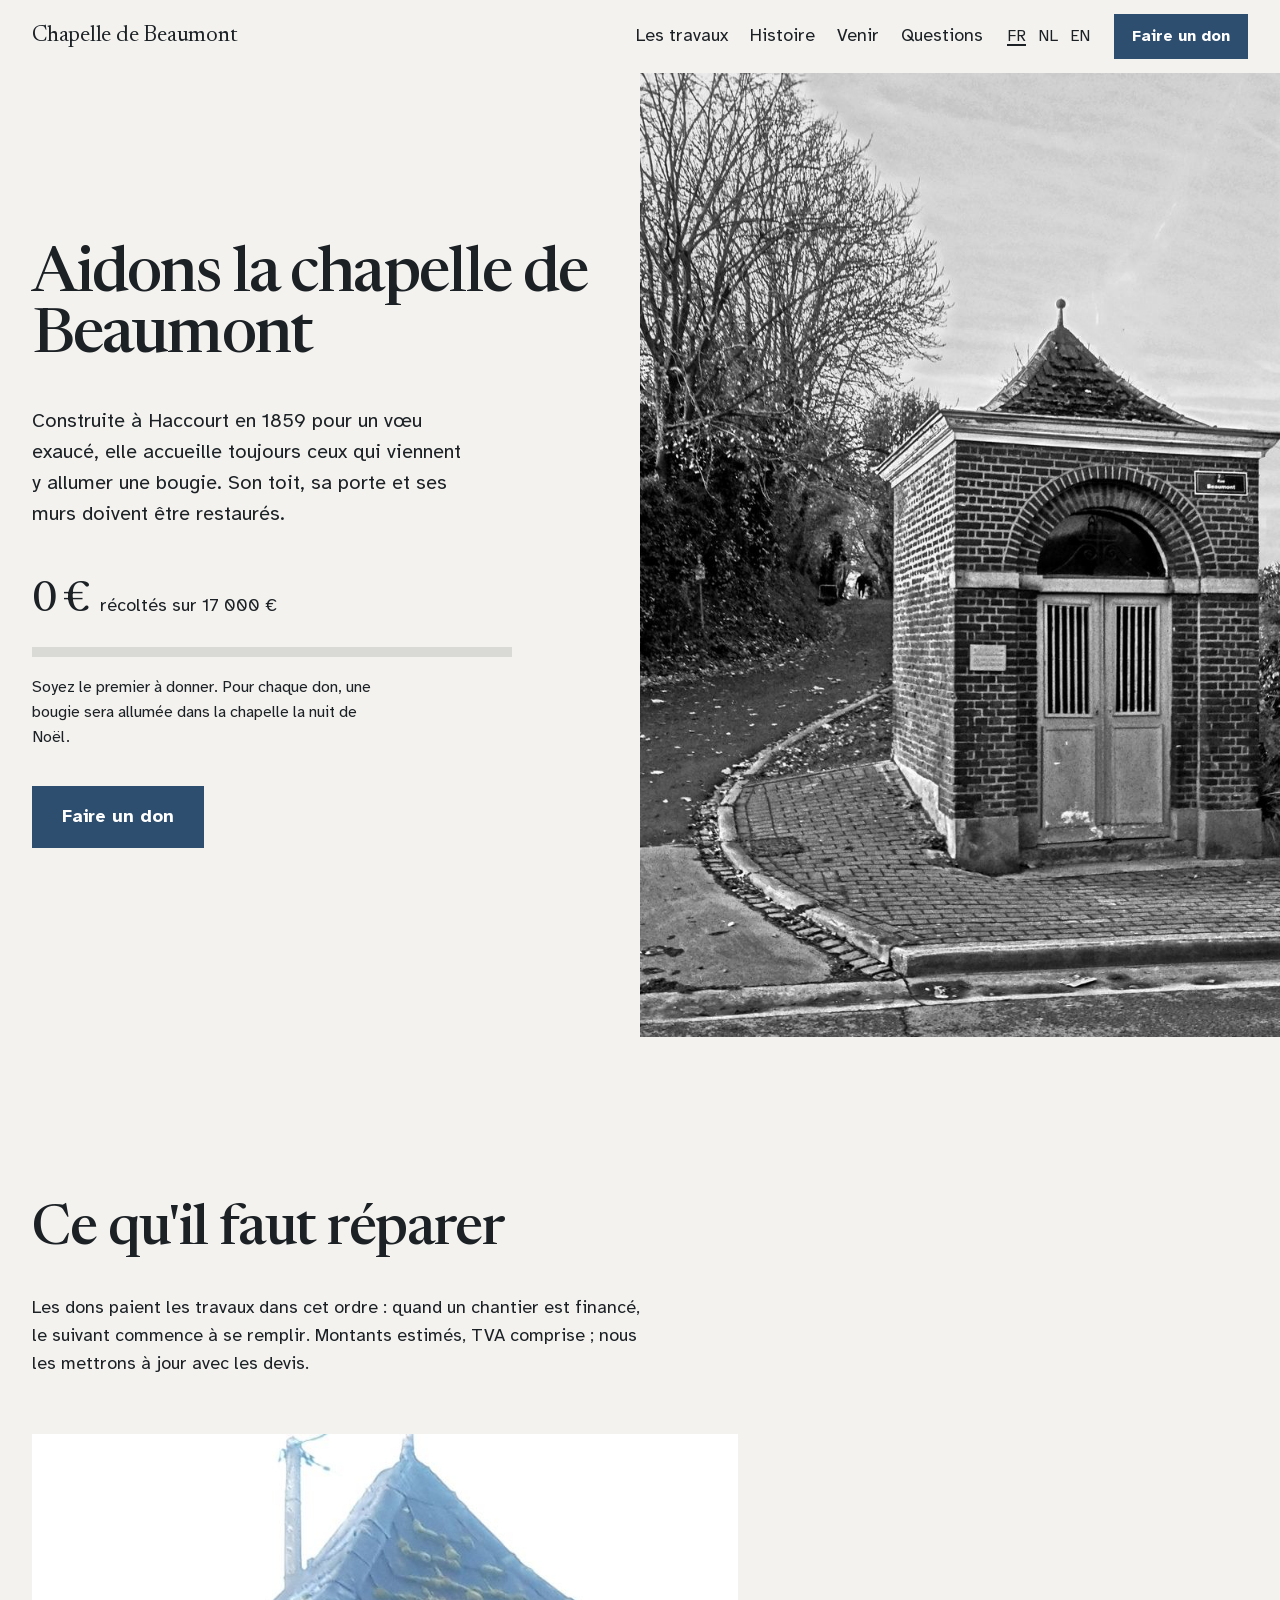
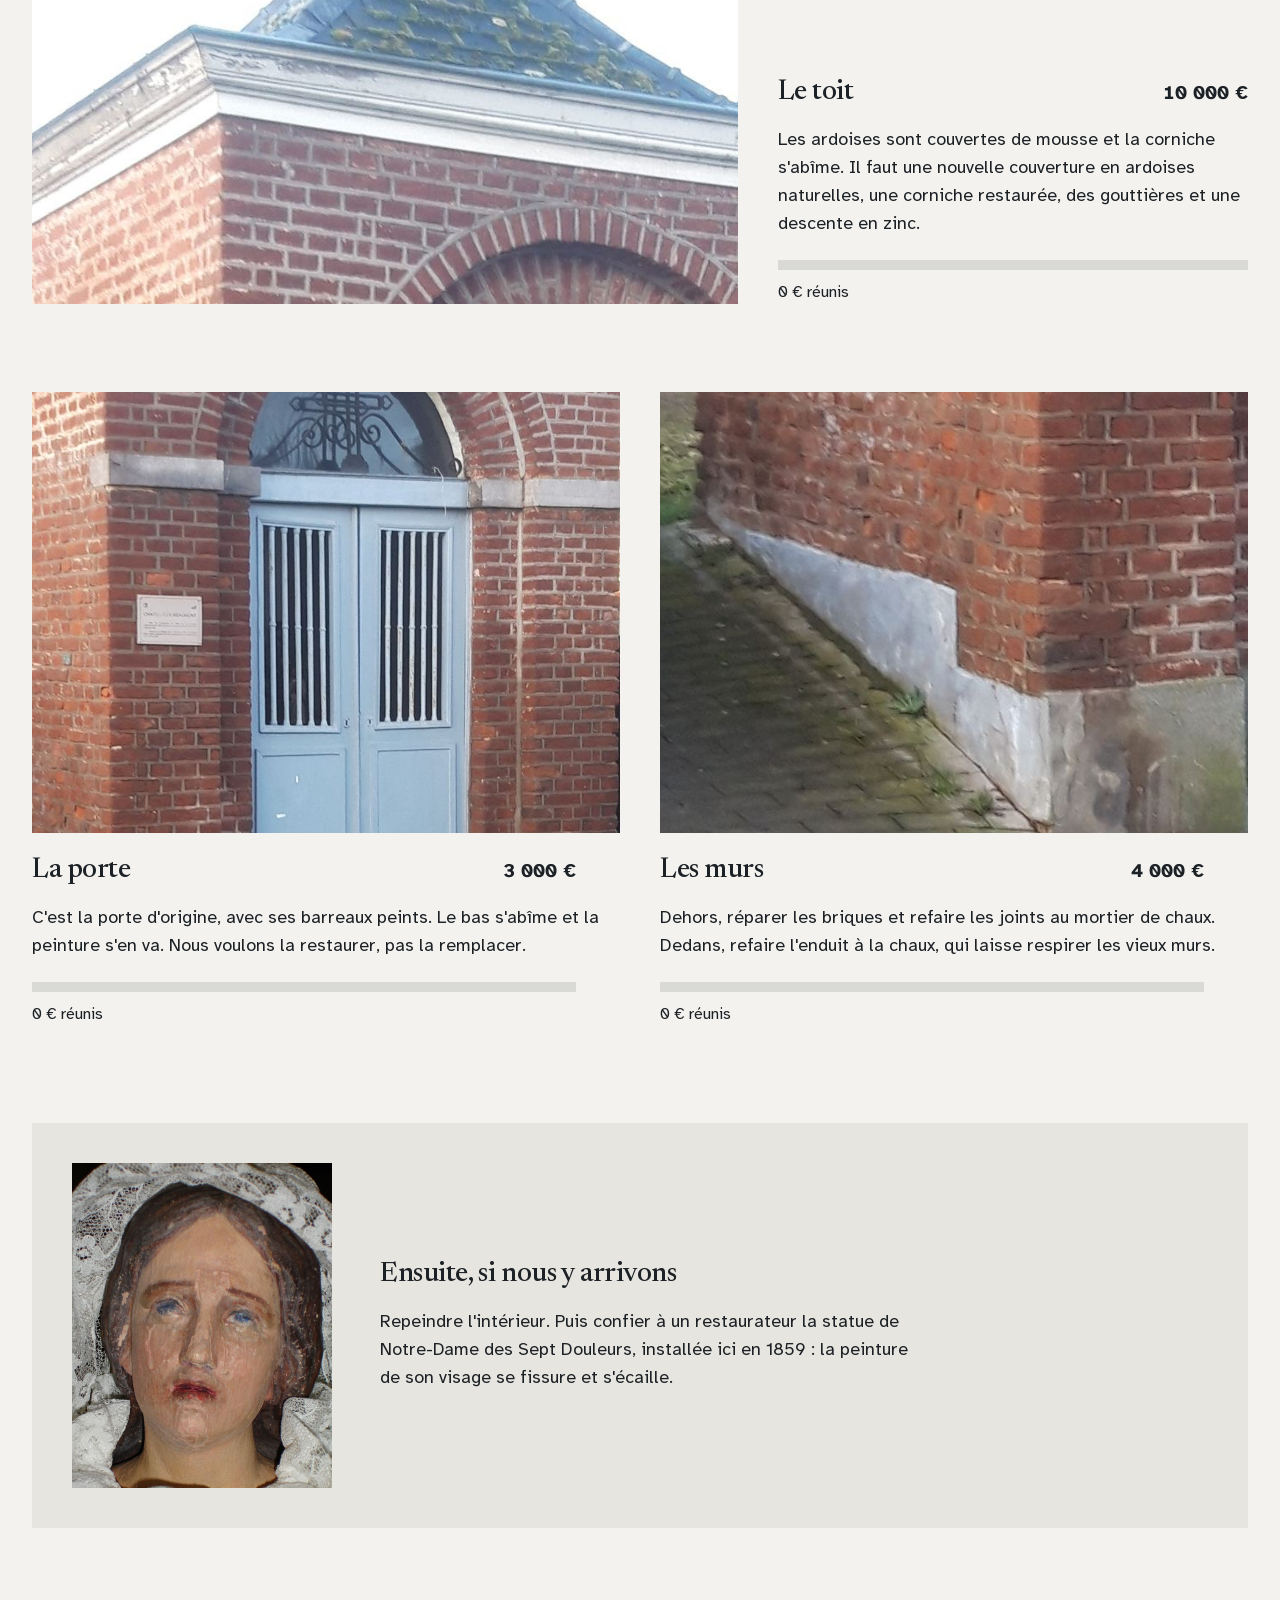
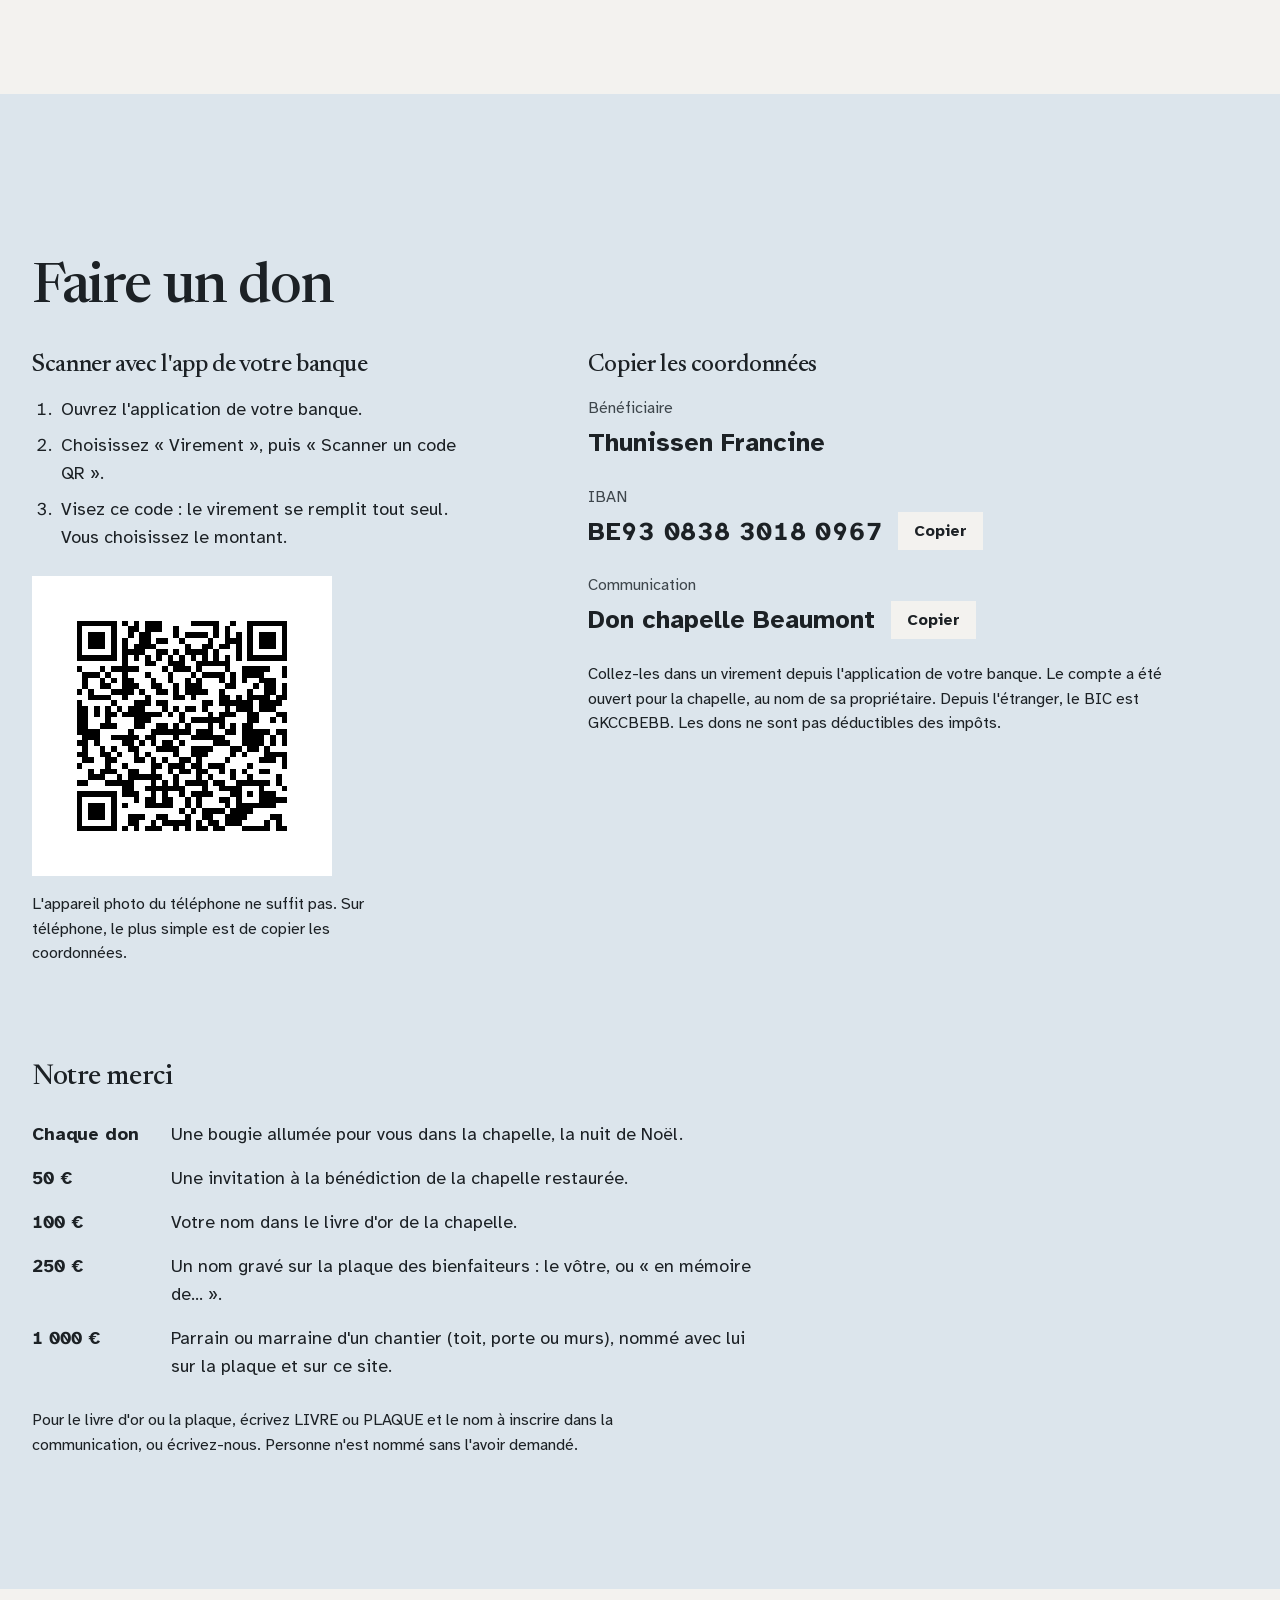
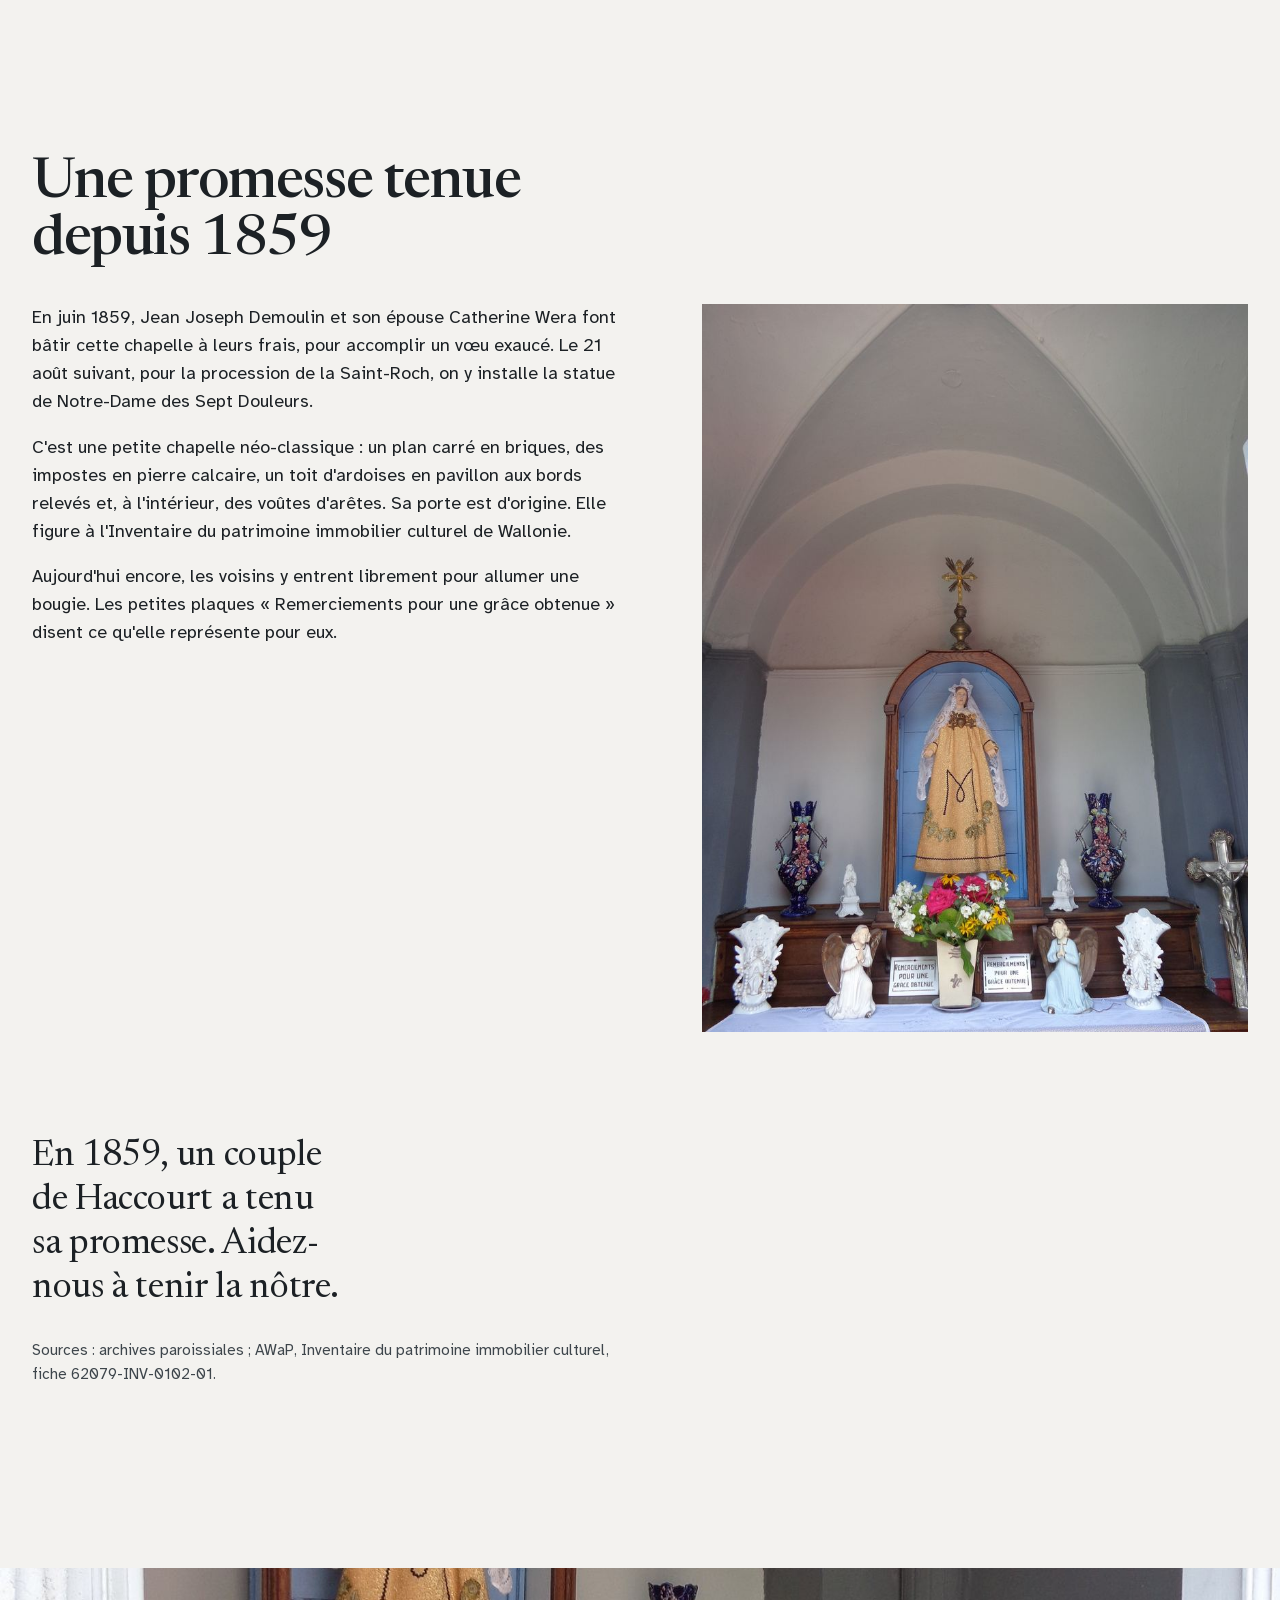
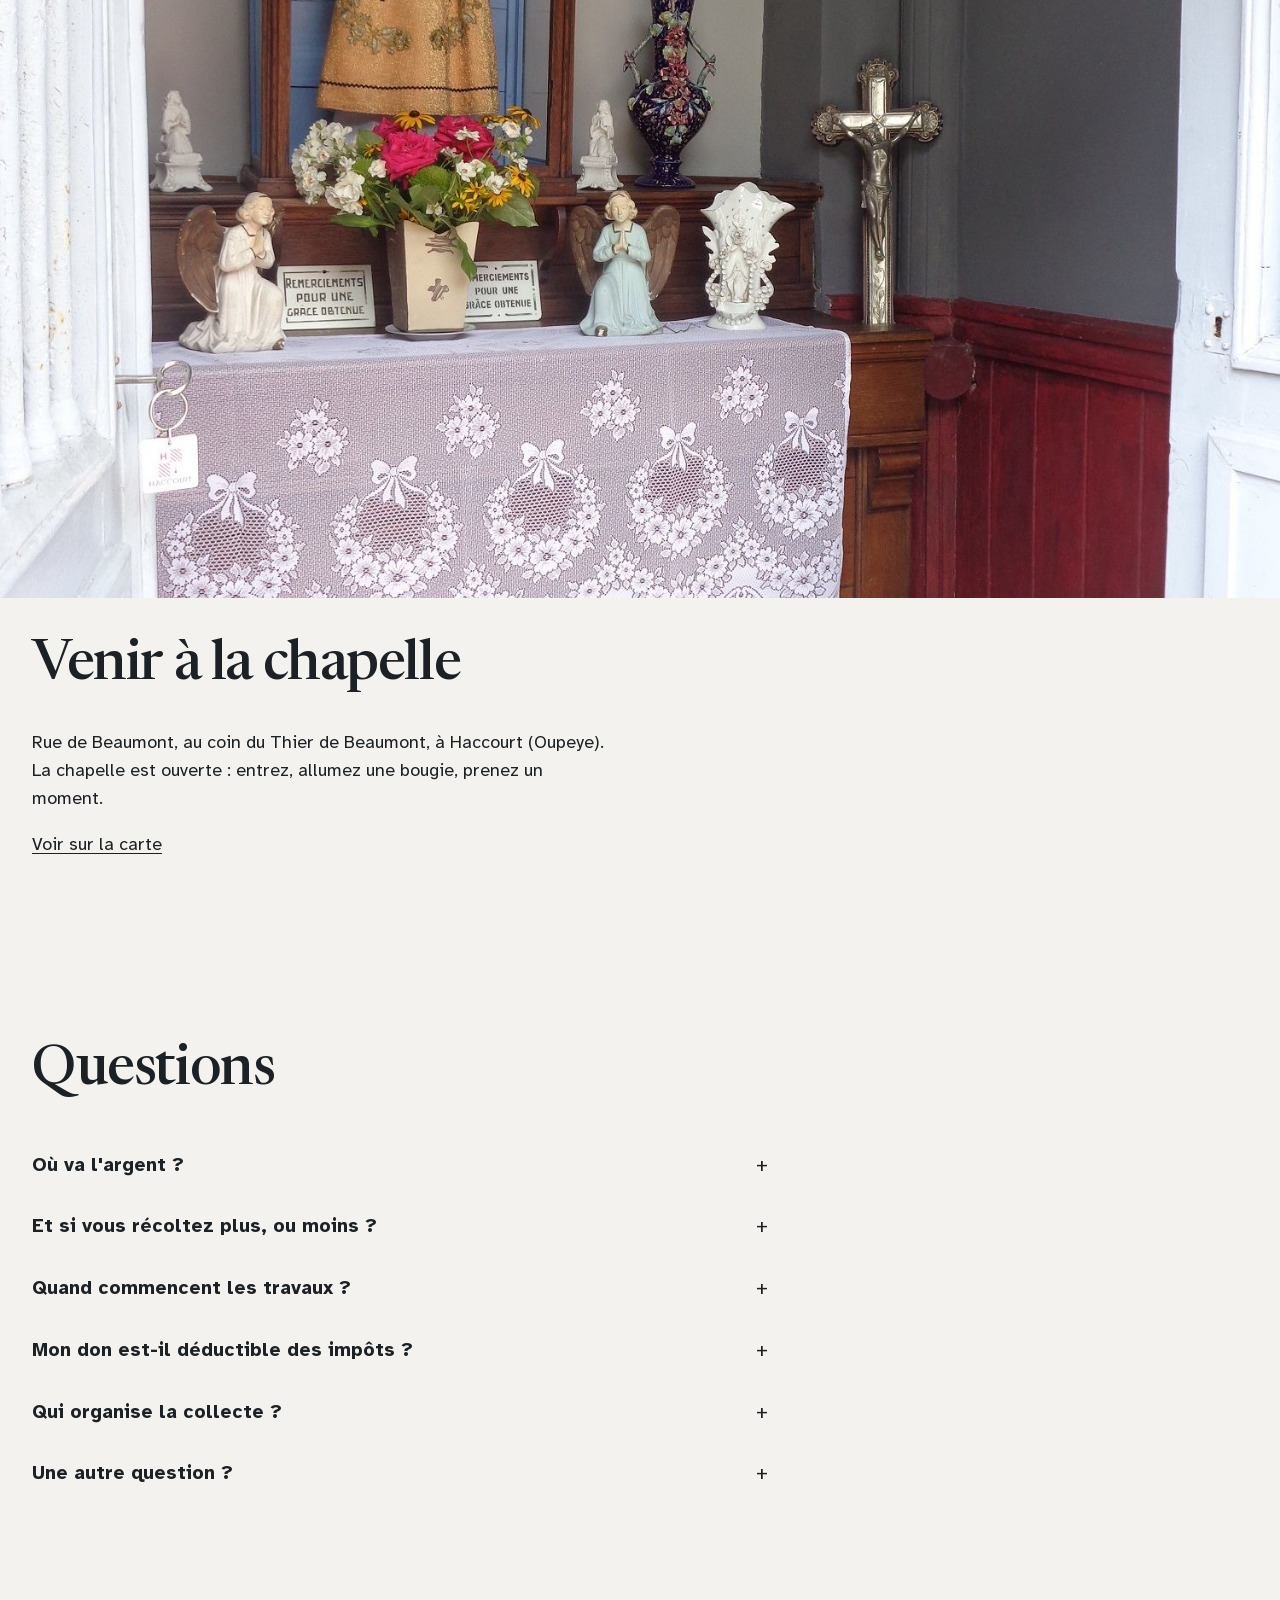
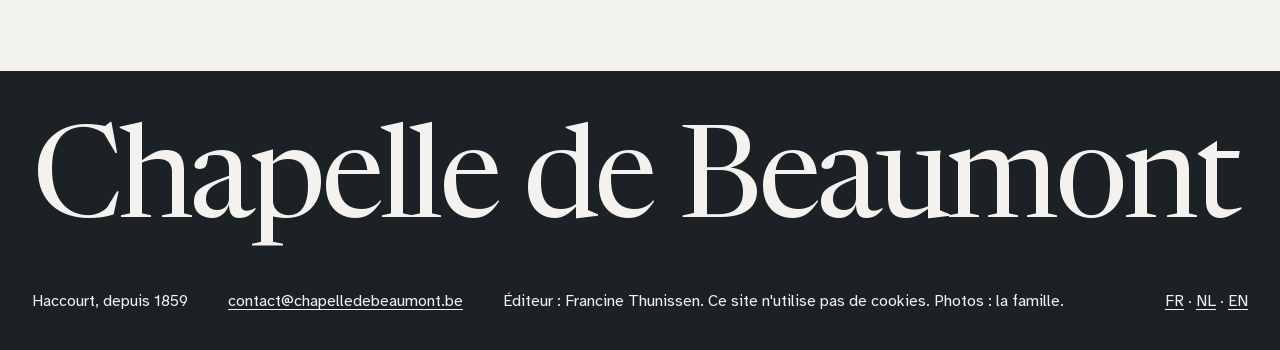
==== index.html @ e0d2d08d "Search: sitemap, robots.txt, structured data, x-default hreflang, IndexNow key; poster and flyer PDF" ====
<!doctype html>
<html lang="fr">
<head>
<meta charset="utf-8">
<meta name="viewport" content="width=device-width, initial-scale=1">
<title>Chapelle de Beaumont, Haccourt : aidez-nous à la restaurer</title>
<meta name="description" content="Construite en 1859 rue de Beaumont à Haccourt, la chapelle Notre-Dame des Sept Douleurs a besoin d'un nouveau toit, de sa porte restaurée et de murs sains. 17 000 € à réunir.">
<link rel="canonical" href="https://chapelledebeaumont.be/">
<link rel="alternate" hreflang="fr" href="https://chapelledebeaumont.be/">
<link rel="alternate" hreflang="nl" href="https://chapelledebeaumont.be/nl/">
<link rel="alternate" hreflang="en" href="https://chapelledebeaumont.be/en/">
<link rel="alternate" hreflang="x-default" href="https://chapelledebeaumont.be/">
<meta property="og:type" content="website">
<meta property="og:url" content="https://chapelledebeaumont.be/">
<meta property="og:title" content="Aidons la chapelle de Beaumont">
<meta property="og:description" content="Construite à Haccourt en 1859 pour un vœu exaucé. Il faut 17 000 € pour le toit, la porte et les murs. Chaque don allume une bougie.">
<meta property="og:image" content="https://chapelledebeaumont.be/img/og-fr.jpg">
<meta property="og:locale" content="fr_BE">
<meta name="theme-color" content="#F3F2EF">
<link rel="icon" href="/favicon.svg" type="image/svg+xml">
<link rel="stylesheet" href="/style.css">
<script type="module" src="/app.js"></script>
<script type="application/ld+json">{"@context": "https://schema.org", "@type": ["Church", "LandmarksOrHistoricalBuildings"], "name": "Chapelle de Beaumont", "alternateName": ["Chapelle Beaumont", "Chapelle Notre-Dame des Sept Douleurs"], "description": "Chapelle néo-classique bâtie en 1859 rue de Beaumont à Haccourt (Oupeye), dédiée à Notre-Dame des Sept Douleurs. Collecte pour restaurer son toit, sa porte et ses murs.", "url": "https://chapelledebeaumont.be/", "image": "https://chapelledebeaumont.be/img/og-fr.jpg", "address": {"@type": "PostalAddress", "streetAddress": "Rue de Beaumont", "addressLocality": "Haccourt", "addressRegion": "Liège", "postalCode": "4684", "addressCountry": "BE"}, "geo": {"@type": "GeoCoordinates", "latitude": 50.7371013, "longitude": 5.6656834}, "hasMap": "https://maps.app.goo.gl/DFtRdm73fBxWgoe66", "isAccessibleForFree": true, "publicAccess": true}</script>
</head>
<body data-goal="17000" data-last-total="0" data-last-count="0" data-last-date="" data-sheet="">
<a class="skip" href="#contenu">Aller au contenu</a>

<header class="top">
  <a class="wordmark" href="/">Chapelle de Beaumont</a>
  <nav class="links" aria-label="Sections">
    <a href="#travaux">Les travaux</a>
    <a href="#histoire">Histoire</a>
    <a href="#venir">Venir</a>
    <a href="#questions">Questions</a>
  </nav>
  <nav class="langs" aria-label="Langue">
    <a href="/" aria-current="page" hreflang="fr" lang="fr">FR</a>
    <a href="/nl/" hreflang="nl" lang="nl">NL</a>
    <a href="/en/" hreflang="en" lang="en">EN</a>
  </nav>
  <a class="btn btn-small" href="#don">Faire un don</a>
</header>

<main id="contenu">
  <section class="hero" aria-labelledby="titre">
    <div class="hero-photo">
      <img src="/img/exterieur-nb-1600.jpg" srcset="/img/exterieur-nb-800.jpg 800w, /img/exterieur-nb-1600.jpg 1360w" sizes="(min-width: 900px) 50vw, 100vw" width="1360" height="2048" fetchpriority="high"
        alt="La chapelle de Beaumont aujourd'hui, au coin de la rue : murs de briques, toit d'ardoises en pointe couvert de mousse, porte à deux battants.">
    </div>
    <div class="hero-text">
      <h1 id="titre">Aidons la chapelle de Beaumont</h1>
      <p class="lede">Construite à Haccourt en 1859 pour un vœu exaucé, elle accueille toujours ceux qui viennent y allumer une bougie. Son toit, sa porte et ses murs doivent être restaurés.</p>
      <div class="tally">
        <p class="sum"><strong data-total>0 €</strong> récoltés sur 17 000 €</p>
        <div class="bar" data-bar role="progressbar" aria-label="Montant récolté" aria-valuemin="0" aria-valuemax="17000" aria-valuenow="0"></div>
        <p class="gifts"><span data-count>0</span> <span data-count-label data-zero="Soyez le premier à donner." data-one="don reçu." data-many="dons reçus.">dons reçus.</span> Pour chaque don, une bougie sera allumée dans la chapelle la nuit de Noël.</p>
      </div>
      <a class="btn" href="#don">Faire un don</a>
    </div>
  </section>

  <section class="works" id="travaux" aria-labelledby="travaux-titre">
    <h2 id="travaux-titre">Ce qu'il faut réparer</h2>
    <p class="intro">Les dons paient les travaux dans cet ordre : quand un chantier est financé, le suivant commence à se remplir. Montants estimés, TVA comprise ; nous les mettrons à jour avec les devis.</p>

    <article class="job job-main" data-job="10000">
      <img src="/img/toit-1600.jpg" srcset="/img/toit-800.jpg 800w, /img/toit-1600.jpg 1600w" sizes="(min-width: 900px) 58vw, 100vw" loading="lazy"
        alt="Le toit d'ardoises couvert de mousse et la corniche blanche qui s'écaille.">
      <div>
        <h3>Le toit <span class="amount">10 000 €</span></h3>
        <p>Les ardoises sont couvertes de mousse et la corniche s'abîme. Il faut une nouvelle couverture en ardoises naturelles, une corniche restaurée, des gouttières et une descente en zinc.</p>
        <div class="bar" aria-hidden="true"></div>
        <p class="raised"><span data-raised>0 €</span> réunis</p>
      </div>
    </article>

    <div class="job-pair">
      <article class="job" data-job="3000">
        <img src="/img/porte-1600.jpg" srcset="/img/porte-800.jpg 800w, /img/porte-1600.jpg 1600w" sizes="(min-width: 900px) 45vw, 100vw" loading="lazy"
          alt="La porte bleue à deux battants, avec ses barreaux ; la peinture du bas s'en va.">
        <h3>La porte <span class="amount">3 000 €</span></h3>
        <p>C'est la porte d'origine, avec ses barreaux peints. Le bas s'abîme et la peinture s'en va. Nous voulons la restaurer, pas la remplacer.</p>
        <div class="bar" aria-hidden="true"></div>
        <p class="raised"><span data-raised>0 €</span> réunis</p>
      </article>
      <article class="job" data-job="4000">
        <img src="/img/murs-1600.jpg" srcset="/img/murs-800.jpg 800w, /img/murs-1600.jpg 1600w" sizes="(min-width: 900px) 45vw, 100vw" loading="lazy"
          alt="Le mur de briques et le soubassement en pierre bleue couvert d'algues.">
        <h3>Les murs <span class="amount">4 000 €</span></h3>
        <p>Dehors, réparer les briques et refaire les joints au mortier de chaux. Dedans, refaire l'enduit à la chaux, qui laisse respirer les vieux murs.</p>
        <div class="bar" aria-hidden="true"></div>
        <p class="raised"><span data-raised>0 €</span> réunis</p>
      </article>
    </div>

    <div class="next">
      <img src="/img/visage-800.jpg" width="800" height="1000" loading="lazy"
        alt="Le visage peint de la statue de Notre-Dame des Sept Douleurs ; la peinture se fissure et s'écaille.">
      <div>
        <h3>Ensuite, si nous y arrivons</h3>
        <p>Repeindre l'intérieur. Puis confier à un restaurateur la statue de Notre-Dame des Sept Douleurs, installée ici en 1859 : la peinture de son visage se fissure et s'écaille.</p>
      </div>
    </div>
  </section>

  <section class="give" id="don" aria-labelledby="don-titre">
    <h2 id="don-titre">Faire un don</h2>
    <div class="give-grid">
      <div class="bank">
        <h3>Copier les coordonnées</h3>
        <dl>
          <dt>Bénéficiaire</dt>
          <dd>Thunissen Francine</dd>
          <dt>IBAN</dt>
          <dd><span class="iban">BE93 0838 3018 0967</span> <button class="copy" type="button" data-copy="BE93083830180967" data-done="Copié">Copier</button></dd>
          <dt>Communication</dt>
          <dd>Don chapelle Beaumont <button class="copy" type="button" data-copy="Don chapelle Beaumont" data-done="Copié">Copier</button></dd>
        </dl>
        <p class="small">Collez-les dans un virement depuis l'application de votre banque. Le compte a été ouvert pour la chapelle, au nom de sa propriétaire. Depuis l'étranger, le BIC est GKCCBEBB. Les dons ne sont pas déductibles des impôts.</p>
      </div>
      <div class="scan">
        <h3>Scanner avec l'app de votre banque</h3>
        <ol class="steps">
          <li>Ouvrez l'application de votre banque.</li>
          <li>Choisissez « Virement », puis « Scanner un code QR ».</li>
          <li>Visez ce code : le virement se remplit tout seul. Vous choisissez le montant.</li>
        </ol>
        <div class="qr-tile"><img src="/qr-virement.svg?v=2" width="300" height="300" alt="Code QR de paiement : virement à Thunissen Francine, BE93 0838 3018 0967, communication « Don chapelle Beaumont »."></div>
        <p class="small">L'appareil photo du téléphone ne suffit pas. Sur téléphone, le plus simple est de copier les coordonnées.</p>
      </div>
    </div>

    <h3>Notre merci</h3>
    <dl class="thanks">
      <dt>Chaque don</dt><dd>Une bougie allumée pour vous dans la chapelle, la nuit de Noël.</dd>
      <dt>50 €</dt><dd>Une invitation à la bénédiction de la chapelle restaurée.</dd>
      <dt>100 €</dt><dd>Votre nom dans le livre d'or de la chapelle.</dd>
      <dt>250 €</dt><dd>Un nom gravé sur la plaque des bienfaiteurs : le vôtre, ou « en mémoire de… ».</dd>
      <dt>1 000 €</dt><dd>Parrain ou marraine d'un chantier (toit, porte ou murs), nommé avec lui sur la plaque et sur ce site.</dd>
    </dl>
    <p class="small">Pour le livre d'or ou la plaque, écrivez LIVRE ou PLAQUE et le nom à inscrire dans la communication, ou écrivez-nous. Personne n'est nommé sans l'avoir demandé.</p>
  </section>

  <section class="story" id="histoire" aria-labelledby="histoire-titre">
    <h2 id="histoire-titre">Une promesse tenue depuis 1859</h2>
    <div class="story-grid">
      <div class="story-text">
        <p>En juin 1859, Jean Joseph Demoulin et son épouse Catherine Wera font bâtir cette chapelle à leurs frais, pour accomplir un vœu exaucé. Le 21 août suivant, pour la procession de la Saint-Roch, on y installe la statue de Notre-Dame des Sept Douleurs.</p>
        <p>C'est une petite chapelle néo-classique : un plan carré en briques, des impostes en pierre calcaire, un toit d'ardoises en pavillon aux bords relevés et, à l'intérieur, des voûtes d'arêtes. Sa porte est d'origine. Elle figure à l'Inventaire du patrimoine immobilier culturel de Wallonie.</p>
        <p>Aujourd'hui encore, les voisins y entrent librement pour allumer une bougie. Les petites plaques « Remerciements pour une grâce obtenue » disent ce qu'elle représente pour eux.</p>
      </div>
      <img src="/img/interieur-1600.jpg" srcset="/img/interieur-800.jpg 800w, /img/interieur-1600.jpg 1500w" sizes="(min-width: 900px) 45vw, 100vw" loading="lazy"
        alt="L'autel : la statue habillée de Notre-Dame des Sept Douleurs dans sa niche bleue, entre des vases, des anges et des plaques de remerciement.">
    </div>
    <blockquote class="statement"><p>En 1859, un couple de Haccourt a tenu sa promesse. Aidez-nous à tenir la nôtre.</p></blockquote>
    <p class="source">Sources : archives paroissiales ; AWaP, Inventaire du patrimoine immobilier culturel, fiche 62079-INV-0102-01.</p>
  </section>

  <section class="visit" id="venir" aria-labelledby="venir-titre">
    <img src="/img/bougies-1600.jpg" srcset="/img/bougies-800.jpg 800w, /img/bougies-1600.jpg 1500w" sizes="100vw" loading="lazy"
      alt="L'intérieur vu depuis la porte : la statue, les fleurs et des bougies allumées.">
    <div class="visit-text">
      <h2 id="venir-titre">Venir à la chapelle</h2>
      <p>Rue de Beaumont, au coin du Thier de Beaumont, à Haccourt (Oupeye). La chapelle est ouverte : entrez, allumez une bougie, prenez un moment.</p>
      <p><a href="https://maps.app.goo.gl/DFtRdm73fBxWgoe66">Voir sur la carte</a></p>
    </div>
  </section>

  <section class="faq" id="questions" aria-labelledby="questions-titre">
    <h2 id="questions-titre">Questions</h2>
    <details><summary>Où va l'argent ?</summary><p>Sur un compte d'épargne ouvert pour la chapelle, au nom de sa propriétaire, Francine Thunissen. Il ne sert qu'aux travaux. Nous publierons ici l'avancement et les dépenses.</p></details>
    <details><summary>Et si vous récoltez plus, ou moins ?</summary><p>Les travaux se font dans l'ordre : le toit, la porte, puis les murs. S'il reste de l'argent, il va au chantier suivant : la peinture intérieure, puis la statue.</p></details>
    <details><summary>Quand commencent les travaux ?</summary><p>Quand l'argent du toit est réuni et que la Région wallonne a répondu à notre demande de subside pour le petit patrimoine : la règle interdit de commencer avant sa décision. Nous annoncerons la date ici.</p></details>
    <details><summary>Mon don est-il déductible des impôts ?</summary><p>Non. La chapelle appartient à une famille, pas à une association reconnue.</p></details>
    <details><summary>Qui organise la collecte ?</summary><p>Francine Thunissen, propriétaire de la chapelle, avec sa famille.</p></details>
    <details><summary>Une autre question ?</summary><p>Écrivez à <a href="mailto:contact@chapelledebeaumont.be">contact@chapelledebeaumont.be</a>.</p></details>
  </section>
</main>

<footer class="foot">
  <p class="foot-name">Chapelle de Beaumont</p>
  <div class="foot-row">
    <p>Haccourt, depuis 1859</p>
    <p><a href="mailto:contact@chapelledebeaumont.be">contact@chapelledebeaumont.be</a></p>
    <p>Éditeur : Francine Thunissen. Ce site n'utilise pas de cookies. Photos : la famille.</p>
    <nav aria-label="Langue"><a href="/" lang="fr">FR</a> · <a href="/nl/" lang="nl">NL</a> · <a href="/en/" lang="en">EN</a></nav>
  </div>
</footer>
</body>
</html>
---- style.css ----
@font-face {
  font-family: 'Atkinson Hyperlegible';
  font-style: normal;
  font-weight: 400;
  font-display: swap;
  src: url(/fonts/atkinson-hyperlegible-400-latin-ext.woff2) format('woff2');
  unicode-range: U+0100-02BA, U+02BD-02C5, U+02C7-02CC, U+02CE-02D7, U+02DD-02FF, U+0304, U+0308, U+0329, U+1D00-1DBF, U+1E00-1E9F, U+1EF2-1EFF, U+2020, U+20A0-20AB, U+20AD-20C4, U+2113, U+2C60-2C7F, U+A720-A7FF;
}
@font-face {
  font-family: 'Atkinson Hyperlegible';
  font-style: normal;
  font-weight: 400;
  font-display: swap;
  src: url(/fonts/atkinson-hyperlegible-400-latin.woff2) format('woff2');
  unicode-range: U+0000-00FF, U+0131, U+0152-0153, U+02BB-02BC, U+02C6, U+02DA, U+02DC, U+0304, U+0308, U+0329, U+2000-206F, U+20AC, U+2122, U+2191, U+2193, U+2212, U+2215, U+FEFF, U+FFFD;
}
@font-face {
  font-family: 'Atkinson Hyperlegible';
  font-style: normal;
  font-weight: 700;
  font-display: swap;
  src: url(/fonts/atkinson-hyperlegible-700-latin-ext.woff2) format('woff2');
  unicode-range: U+0100-02BA, U+02BD-02C5, U+02C7-02CC, U+02CE-02D7, U+02DD-02FF, U+0304, U+0308, U+0329, U+1D00-1DBF, U+1E00-1E9F, U+1EF2-1EFF, U+2020, U+20A0-20AB, U+20AD-20C4, U+2113, U+2C60-2C7F, U+A720-A7FF;
}
@font-face {
  font-family: 'Atkinson Hyperlegible';
  font-style: normal;
  font-weight: 700;
  font-display: swap;
  src: url(/fonts/atkinson-hyperlegible-700-latin.woff2) format('woff2');
  unicode-range: U+0000-00FF, U+0131, U+0152-0153, U+02BB-02BC, U+02C6, U+02DA, U+02DC, U+0304, U+0308, U+0329, U+2000-206F, U+20AC, U+2122, U+2191, U+2193, U+2212, U+2215, U+FEFF, U+FFFD;
}
@font-face {
  font-family: 'Newsreader';
  font-style: normal;
  font-weight: 400 600;
  font-display: swap;
  src: url(/fonts/newsreader-400-600-latin-ext.woff2) format('woff2');
  unicode-range: U+0100-02BA, U+02BD-02C5, U+02C7-02CC, U+02CE-02D7, U+02DD-02FF, U+0304, U+0308, U+0329, U+1D00-1DBF, U+1E00-1E9F, U+1EF2-1EFF, U+2020, U+20A0-20AB, U+20AD-20C4, U+2113, U+2C60-2C7F, U+A720-A7FF;
}
@font-face {
  font-family: 'Newsreader';
  font-style: normal;
  font-weight: 400 600;
  font-display: swap;
  src: url(/fonts/newsreader-400-600-latin.woff2) format('woff2');
  unicode-range: U+0000-00FF, U+0131, U+0152-0153, U+02BB-02BC, U+02C6, U+02DA, U+02DC, U+0304, U+0308, U+0329, U+2000-206F, U+20AC, U+2122, U+2191, U+2193, U+2212, U+2215, U+FEFF, U+FFFD;
}
:root {
  --ground: #F3F2EF;
  --ink: #1C2125;
  --muted: #3E464C;
  --accent: #2D4E6E;
  --accent-hover: #233F5A;
  --field: #DCE5EC;
  --tone: #E7E5E0;
  --flame: #E9A23B;
  --serif: "Newsreader", Georgia, "Times New Roman", serif;
  --sans: "Atkinson Hyperlegible", system-ui, sans-serif;
  --ease-out: cubic-bezier(0.23, 1, 0.32, 1);
  --gutter: clamp(16px, 4vw, 32px);
  --gap: clamp(96px, 13vw, 200px);
}

* { box-sizing: border-box; }
html { -webkit-text-size-adjust: 100%; scroll-behavior: smooth; }
body { margin: 0; background: var(--ground); color: var(--ink); font: 400 1.125rem/1.55 var(--sans); }
img { display: block; max-width: 100%; height: auto; }
a { color: inherit; text-underline-offset: 0.18em; }
:focus-visible { outline: 3px solid var(--flame); outline-offset: 3px; }

h1, h2, h3 { font-family: var(--serif); font-weight: 500; margin: 0; }
h1 { font-size: clamp(2.6rem, 4.9vw, 4.6rem); line-height: 0.98; letter-spacing: -0.03em; max-width: 15ch; }
h2 { font-size: clamp(2.1rem, 4.4vw, 3.6rem); line-height: 1.02; letter-spacing: -0.025em; margin-bottom: 0.6em; max-width: 16ch; }
h3 { font-size: clamp(1.5rem, 2.2vw, 1.9rem); line-height: 1.1; letter-spacing: -0.015em; }

.skip { position: absolute; left: -9999px; }
.skip:focus { left: var(--gutter); top: 8px; z-index: 2; background: var(--ink); color: var(--ground); padding: 8px 14px; }

/* Header */
.top { display: flex; align-items: center; gap: 24px; padding: 14px var(--gutter); }
.wordmark { font-family: var(--serif); font-size: 1.4rem; letter-spacing: -0.01em; text-decoration: none; margin-right: auto; }
.links, .langs { display: flex; gap: 22px; }
.langs { gap: 12px; font-size: 1rem; }
.links a, .langs a { text-decoration: none; }
.langs [aria-current] { text-decoration: underline; text-decoration-thickness: 2px; }
@media (hover: hover) and (pointer: fine) {
  .links a:hover, .langs a:hover { text-decoration: underline; }
}
@media (max-width: 899px) { .links, .top .btn-small { display: none; } }

/* Buttons */
.btn {
  display: inline-block; background: var(--accent); color: #fff; font-weight: 700; text-decoration: none;
  padding: 17px 30px; transition: transform 160ms var(--ease-out), background-color 160ms ease;
}
.btn:active { transform: scale(0.97); }
@media (hover: hover) and (pointer: fine) { .btn:hover { background: var(--accent-hover); } }
.btn-small { padding: 10px 18px; font-size: 1rem; }

/* Hero */
.hero-photo img { width: 100%; aspect-ratio: 4 / 5; object-fit: cover; object-position: 50% 45%; }
.hero-text { padding: 32px var(--gutter) 0; }
.lede { font-size: 1.25rem; max-width: 34ch; margin: 36px 0 0; }
.tally { margin: 40px 0 36px; max-width: 30rem; }
.sum { margin: 0 0 14px; }
.sum strong { font-family: var(--serif); font-size: 2.6rem; font-weight: 500; letter-spacing: -0.02em; font-variant-numeric: tabular-nums; margin-right: 6px; }
@media (min-width: 900px) {
  .hero { display: grid; grid-template-columns: minmax(0, 1fr) minmax(0, 1fr); min-height: calc(100svh - 70px); }
  .hero-photo { order: 2; }
  .hero-photo img { height: 100%; aspect-ratio: auto; }
  .hero-text { align-self: center; padding: 48px var(--gutter) 64px; }
}

/* Progress */
.bar { height: 10px; background: rgba(28, 33, 37, 0.12); position: relative; overflow: hidden; }
.bar::after {
  content: ""; position: absolute; inset: 0; background: var(--accent);
  transform-origin: left; transform: scaleX(var(--p, 0)); transition: transform 900ms var(--ease-out);
}
.gifts { margin: 18px 0 0; font-size: 1rem; max-width: 34ch; }

/* Sections */
section:not(.hero) { padding: var(--gap) var(--gutter) 0; }
.intro { max-width: 52ch; margin: 0 0 56px; }
.job img { width: 100%; aspect-ratio: 4 / 3; object-fit: cover; margin-bottom: 22px; }
.job h3 { display: flex; justify-content: space-between; align-items: baseline; gap: 16px; max-width: 34rem; }
.amount { font-family: var(--sans); font-size: 1.2rem; font-weight: 700; letter-spacing: 0; font-variant-numeric: tabular-nums; }
.job p { max-width: 52ch; }
.job .bar { max-width: 34rem; margin-top: 22px; }
.raised { font-size: 1rem; margin: 10px 0 0; }
.job-main img { aspect-ratio: 3 / 2; }
.job-pair { display: grid; gap: 64px; margin-top: 88px; }
@media (min-width: 900px) {
  .job-main { display: grid; grid-template-columns: minmax(0, 1.5fr) minmax(0, 1fr); gap: 40px; align-items: end; }
  .job-main img { margin-bottom: 0; }
  .job-pair { grid-template-columns: 1fr 1fr; gap: 40px; }
}

.next { display: grid; gap: 28px; margin-top: 96px; background: var(--tone); padding: 28px; }
.next img { width: 100%; max-width: 320px; aspect-ratio: 4 / 5; object-fit: cover; }
.next p { max-width: 46ch; margin-bottom: 0; }
@media (min-width: 700px) { .next { grid-template-columns: 260px minmax(0, 1fr); align-items: center; padding: 40px; gap: 48px; } }

/* Give */
section.give { background: var(--field); margin-top: var(--gap); padding-bottom: clamp(80px, 9vw, 140px); }
.give-grid { display: grid; gap: 48px; }
@media (min-width: 900px) { .give-grid { grid-template-columns: minmax(0, 1fr) minmax(0, 1.3fr); } .give-grid .scan { order: -1; } }
.bank dl { margin: 0 0 20px; }
.bank dt { color: var(--muted); font-size: 1rem; }
.bank dd { margin: 2px 0 22px; font-size: clamp(1.3rem, 2.4vw, 1.6rem); font-weight: 700; display: flex; flex-wrap: wrap; align-items: center; gap: 10px 16px; }
.iban { font-variant-numeric: tabular-nums; letter-spacing: 0.03em; }
.copy {
  font: 700 1rem var(--sans); background: var(--ground); color: var(--ink); border: 0; padding: 9px 16px; cursor: pointer;
  transition: transform 160ms var(--ease-out), background-color 160ms ease, color 160ms ease;
}
.copy:active { transform: scale(0.97); }
.copy[data-copied] { background: var(--accent); color: #fff; }
.qr-tile { background: #fff; width: min(100%, 300px); aspect-ratio: 1; padding: 22px; display: grid; place-items: center; text-align: center; color: var(--muted); font-size: 1rem; }
.qr-tile img { width: 100%; height: auto; }
.give > h3 { margin-top: 80px; }
.give-grid h3 { font-size: 1.5rem; margin-bottom: 18px; }
.steps { margin: 0 0 24px; padding-left: 1.4em; max-width: 36ch; }
.steps li { margin-bottom: 8px; padding-left: 4px; }
.scan .small { margin-top: 16px; max-width: 34ch; }
.thanks { display: grid; grid-template-columns: max-content minmax(0, 1fr); gap: 16px 32px; margin: 28px 0; max-width: 46rem; }
.thanks dt { font-weight: 700; font-variant-numeric: tabular-nums; }
.thanks dd { margin: 0; }
.small { font-size: 1rem; max-width: 60ch; }

/* Story */
.story-grid { display: grid; gap: 40px; }
.story-text p { max-width: 58ch; margin: 0 0 1em; }
.story-grid img { width: 100%; aspect-ratio: 3 / 4; object-fit: cover; }
@media (min-width: 900px) { .story-grid { grid-template-columns: minmax(0, 1fr) minmax(0, 0.9fr); gap: 64px; align-items: start; } }
.statement { margin: 104px 0 0; max-width: 26ch; }
.statement p { font-family: var(--serif); font-size: clamp(1.55rem, 3vw, 2.25rem); line-height: 1.22; letter-spacing: -0.01em; margin: 0; }
.source { font-size: 0.95rem; color: var(--muted); margin-top: 28px; max-width: 60ch; }

/* Visit */
section.visit { padding-left: 0; padding-right: 0; }
.visit img { width: 100%; height: min(70vh, 640px); object-fit: cover; object-position: 50% 55%; }
.visit-text { padding: 40px var(--gutter) 0; max-width: 40rem; }

/* Questions */
.faq details { padding: 16px 0; max-width: 46rem; }
.faq summary { font-weight: 700; font-size: 1.2rem; cursor: pointer; list-style: none; display: flex; justify-content: space-between; gap: 16px; }
.faq summary::-webkit-details-marker { display: none; }
.faq summary::after { content: "+"; font-weight: 400; }
.faq details[open] summary::after { content: "–"; }
.faq details p { margin: 10px 0 0; max-width: 60ch; }

/* Footer */
.foot { margin-top: var(--gap); background: var(--ink); color: var(--ground); padding: 56px var(--gutter) 36px; }
.foot-name { font-family: var(--serif); font-size: clamp(2.6rem, 10vw, 9rem); line-height: 0.95; letter-spacing: -0.035em; margin: 0 0 40px; }
.foot-row { display: grid; gap: 10px; font-size: 1rem; }
.foot-row p { margin: 0; }
@media (min-width: 900px) { .foot-row { grid-template-columns: auto auto minmax(0, 1fr) auto; gap: 40px; } }

@media (prefers-reduced-motion: reduce) {
  html { scroll-behavior: auto; }
  .bar::after { transition: none; }
}
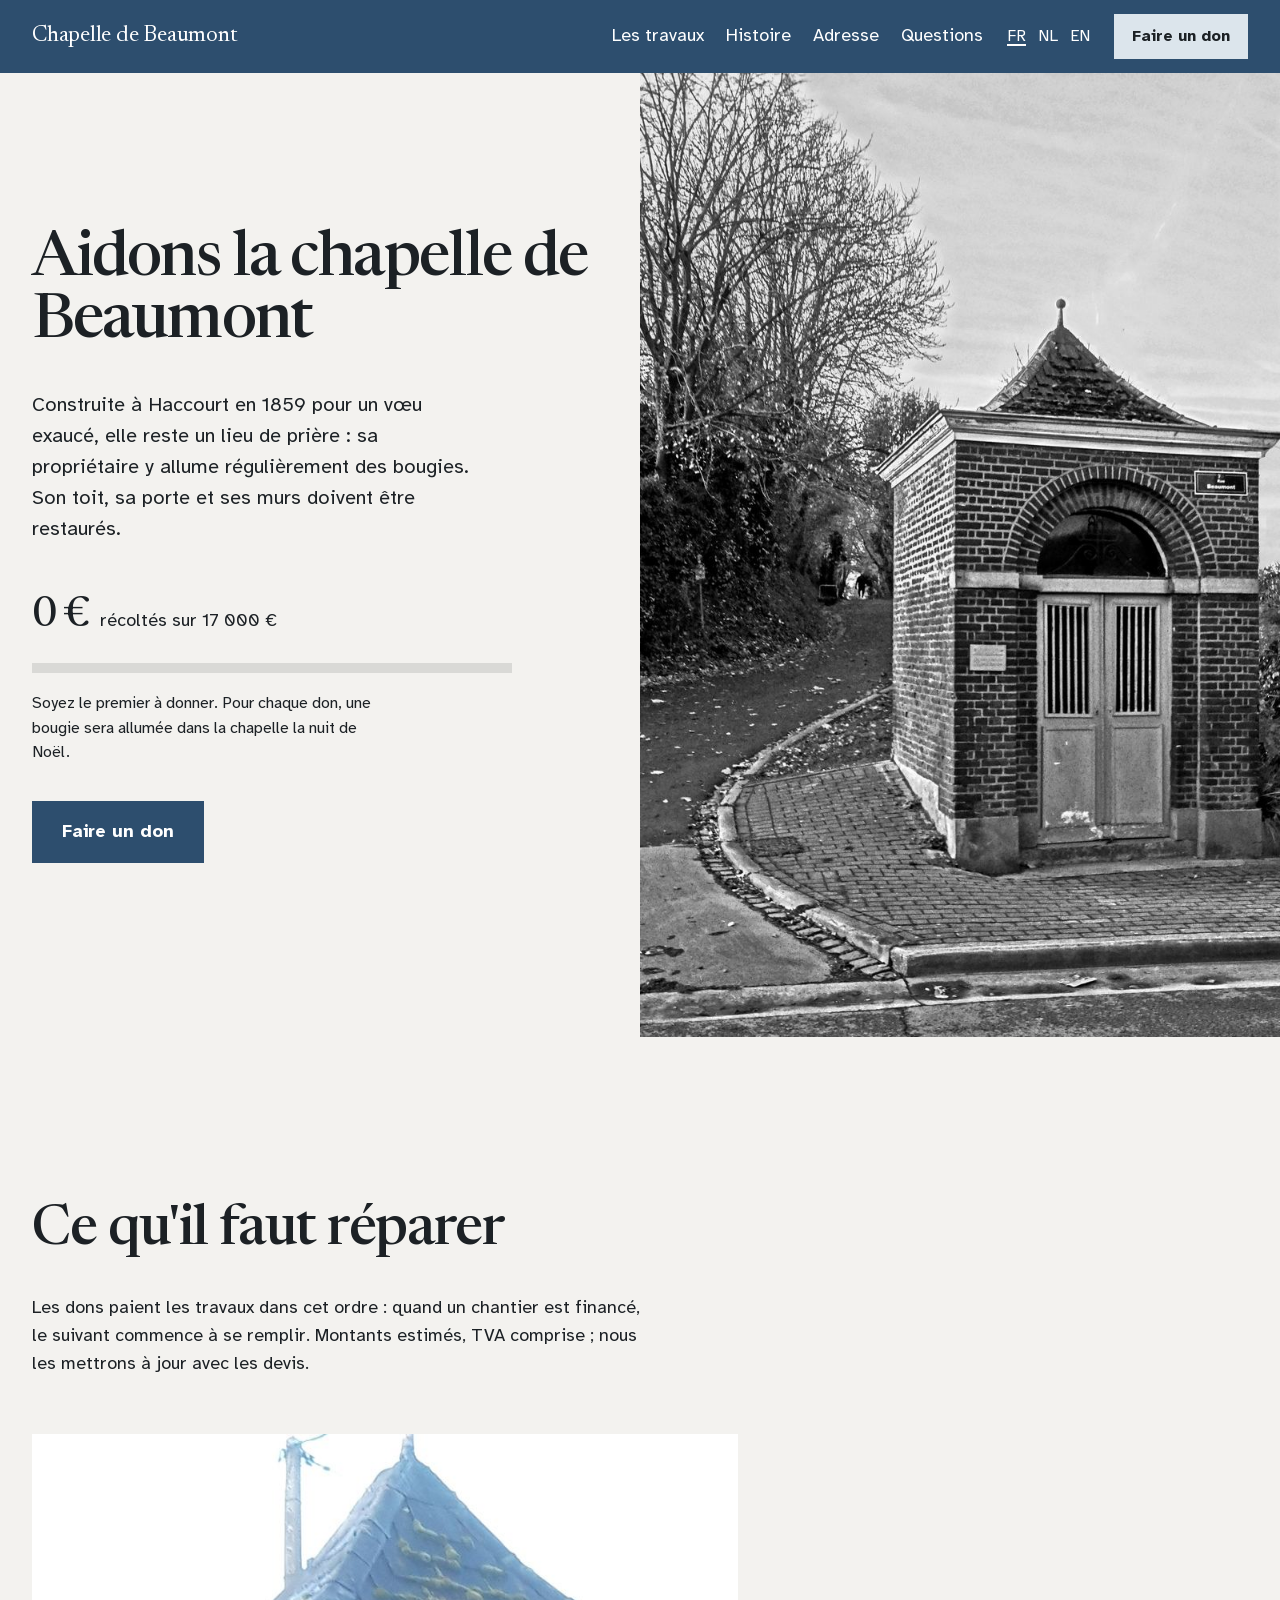
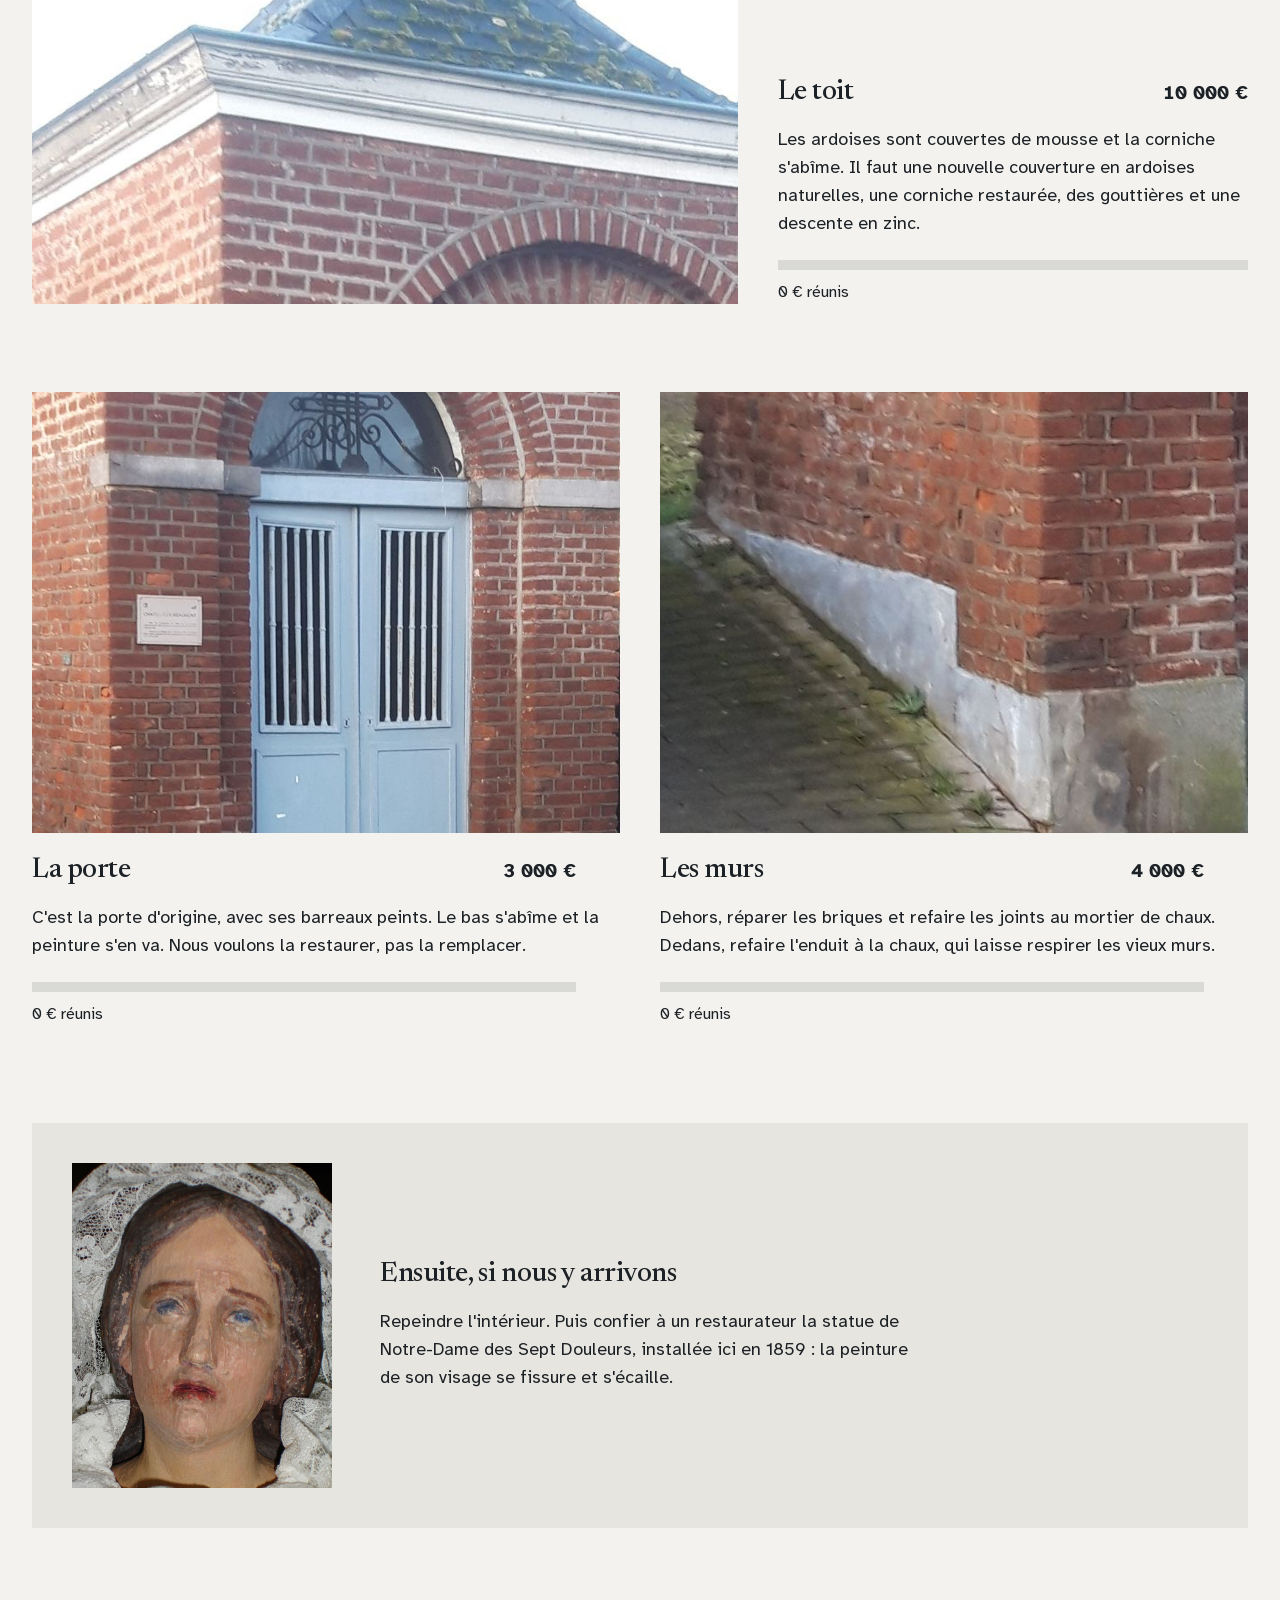
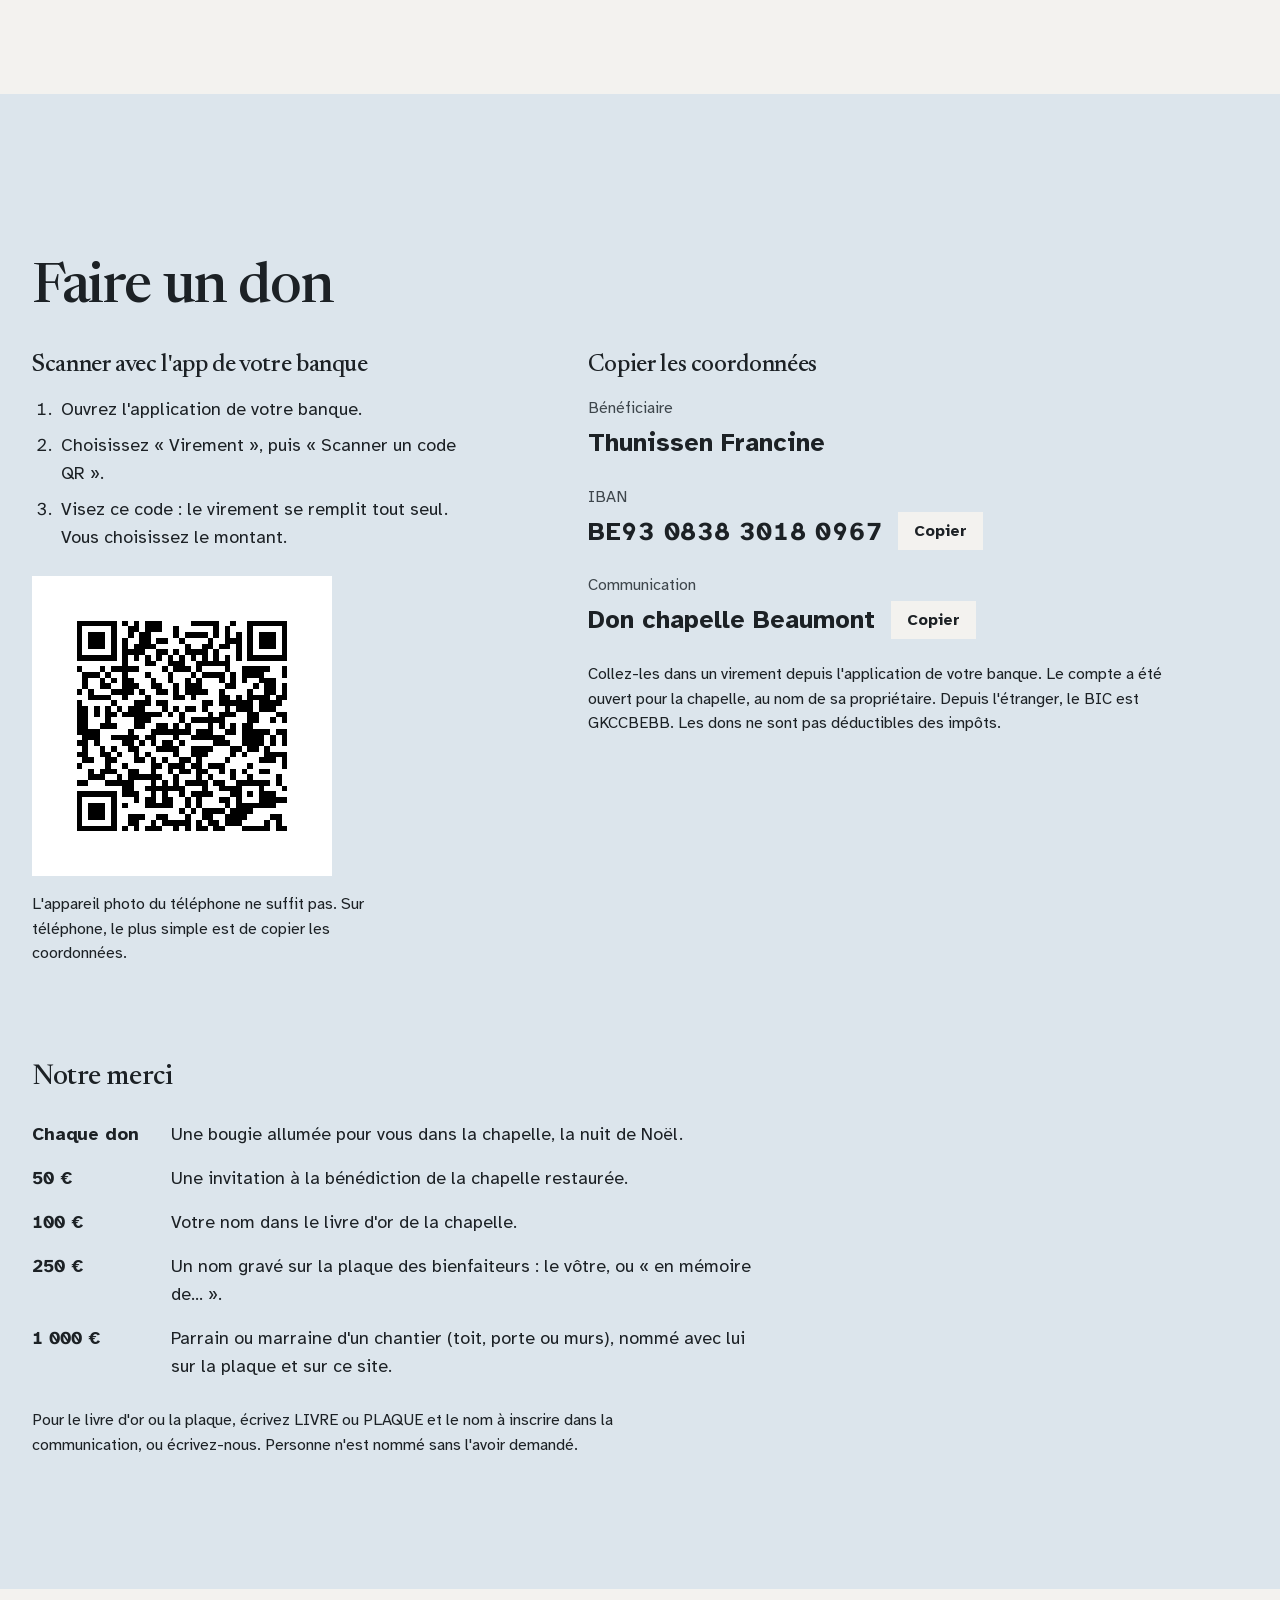
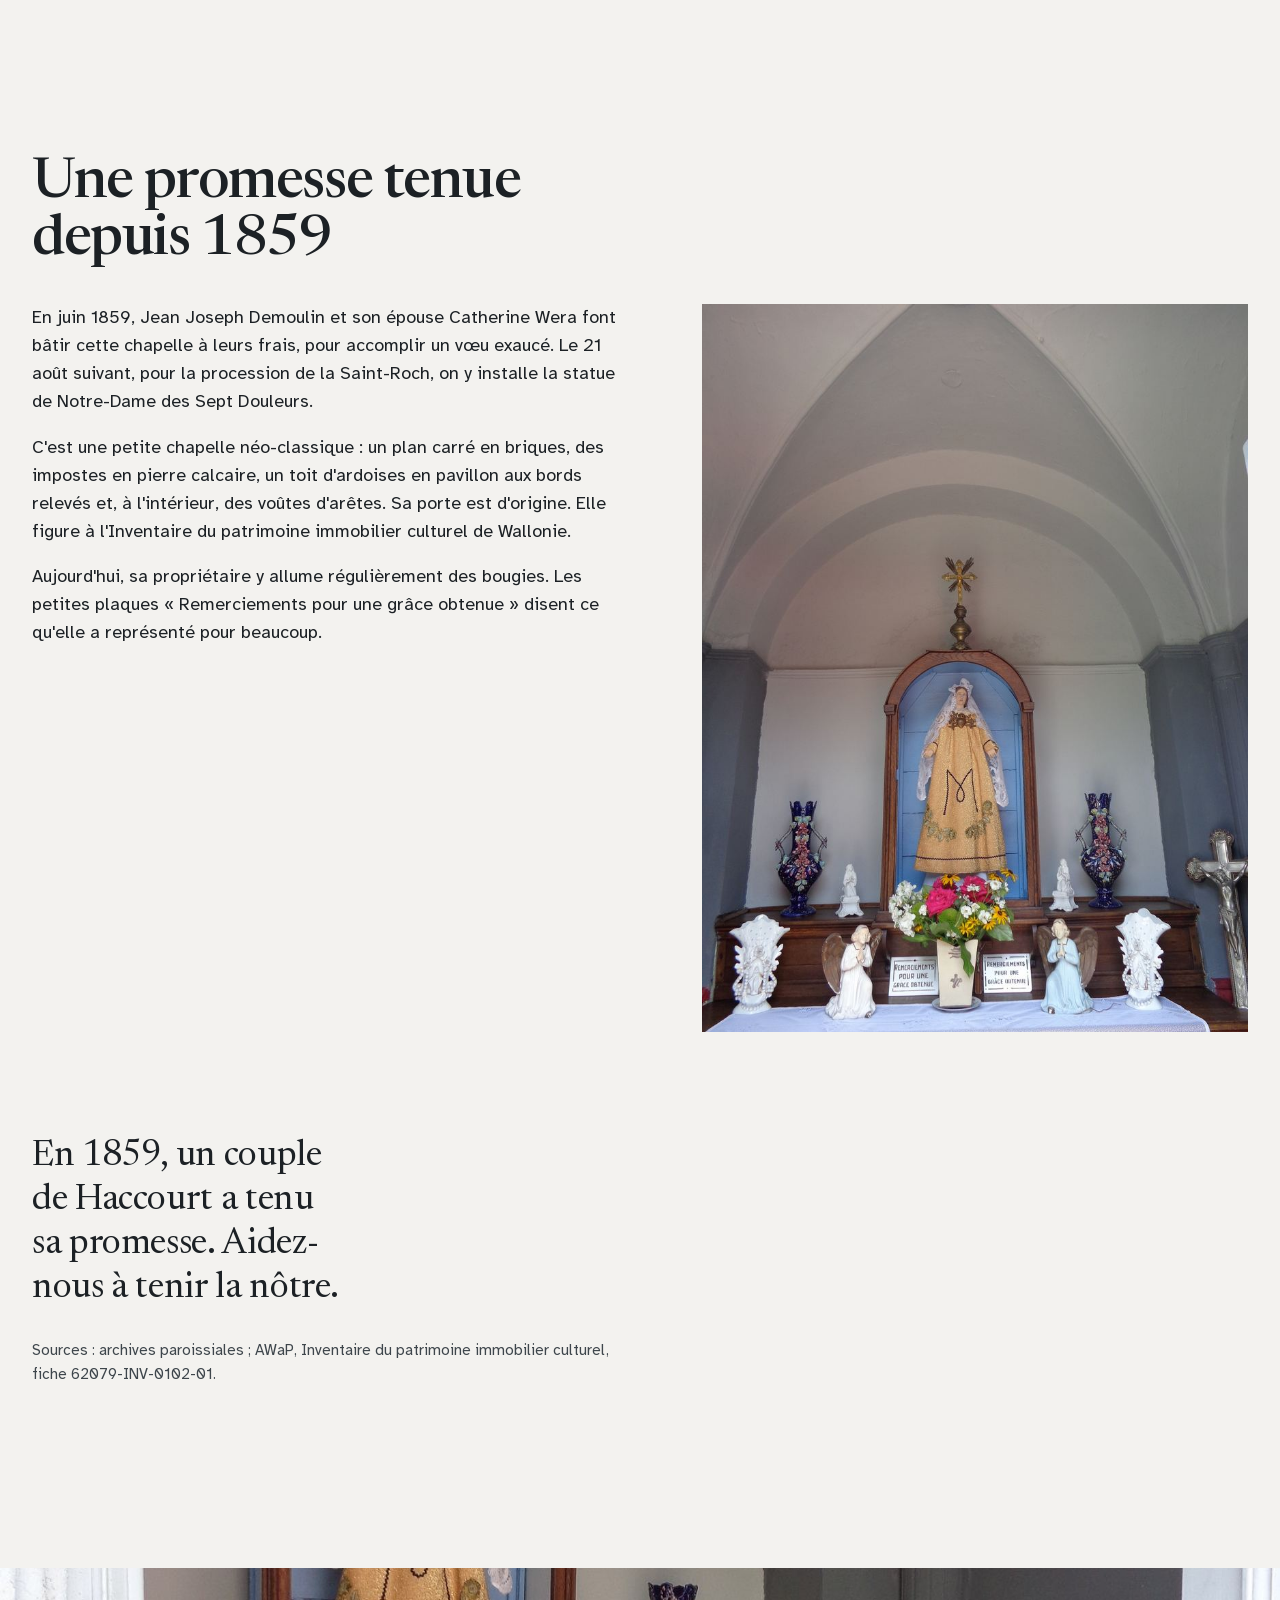
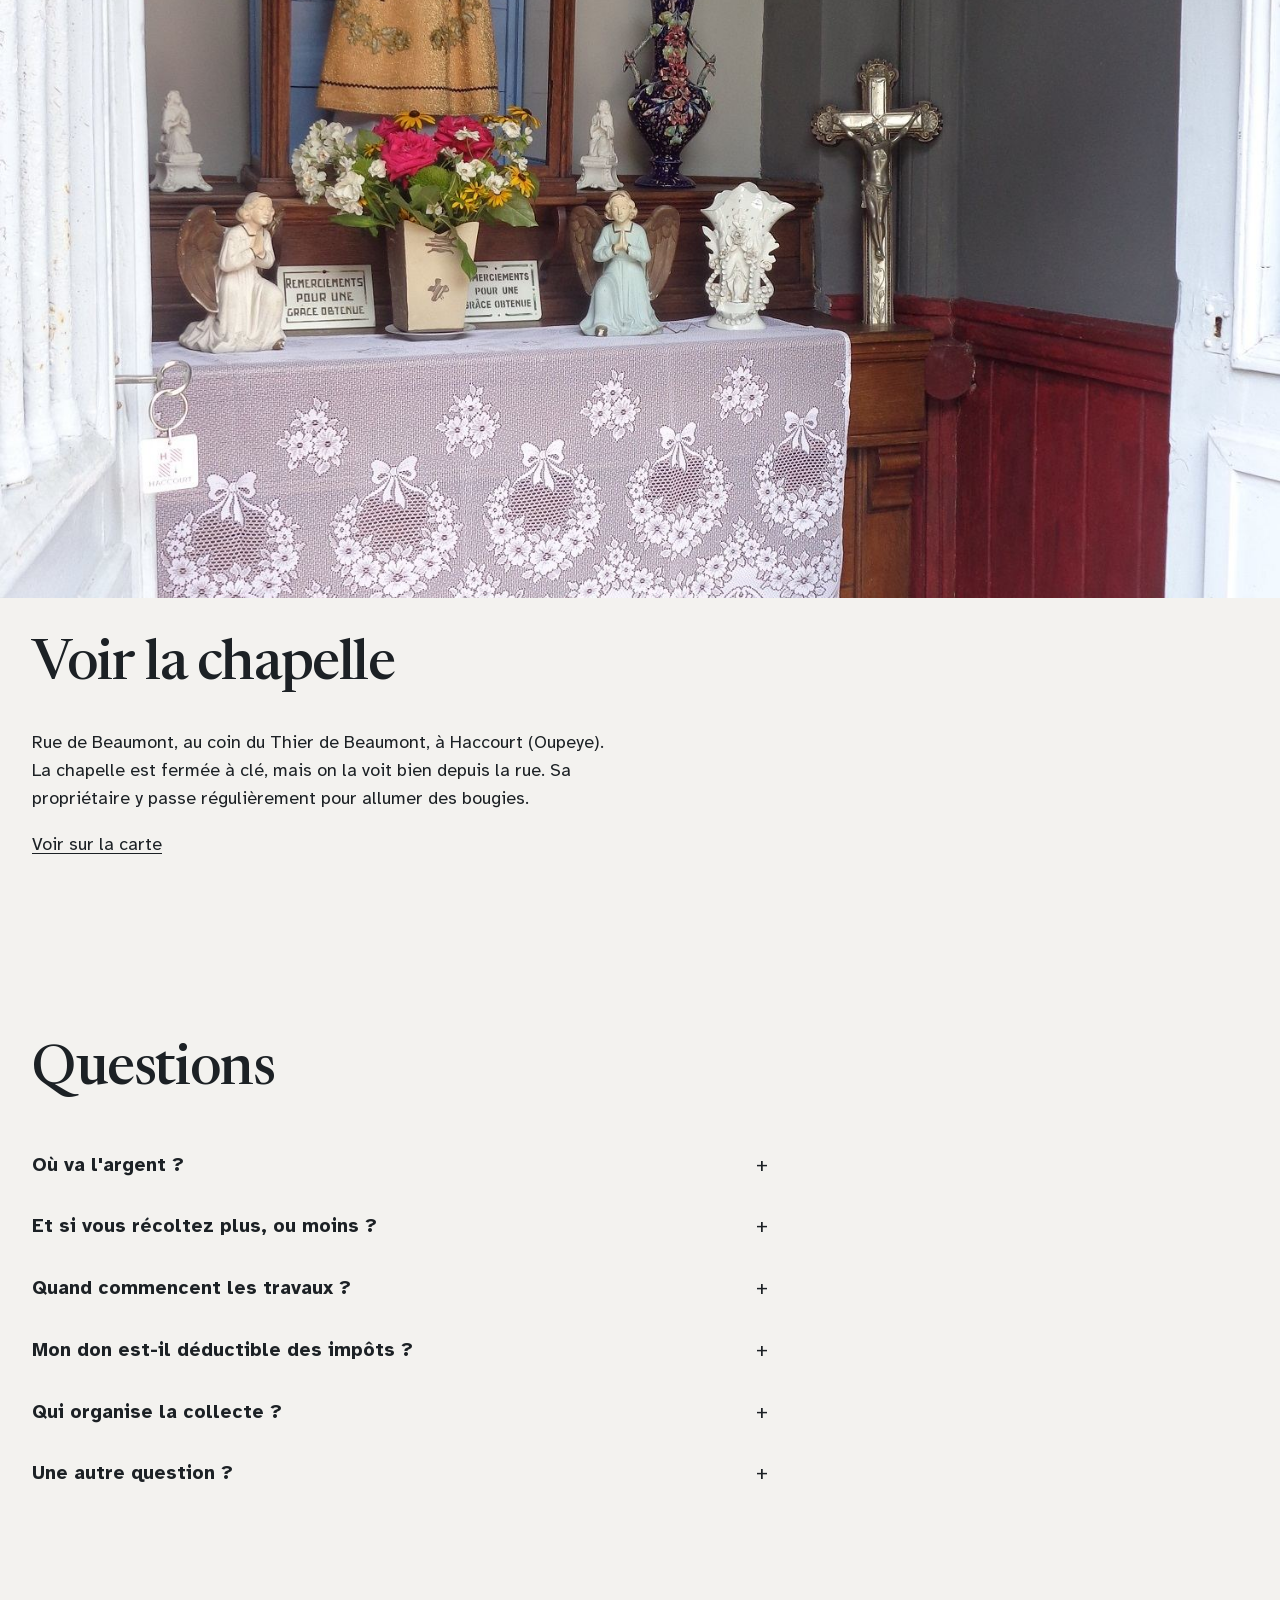
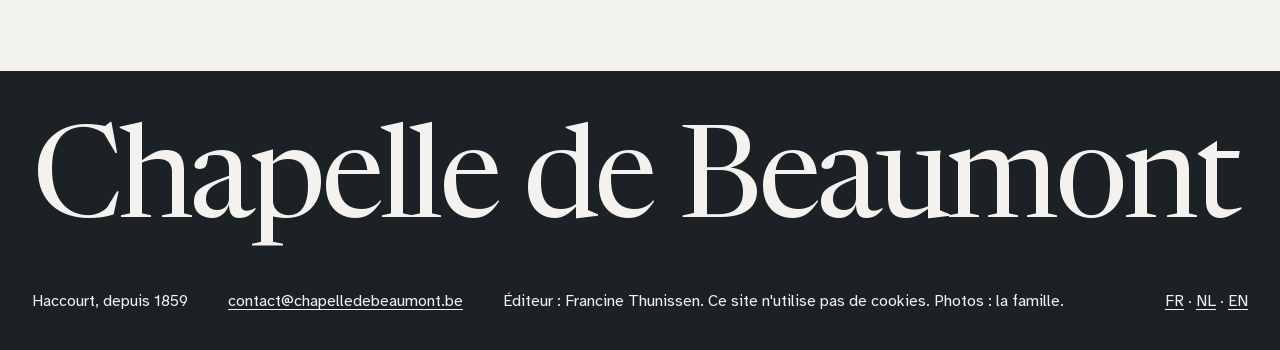
==== commit 3151b20b: "The chapel is locked: the owner lights the candles; blue header band and theme colour Co-Authored-By" ====
--- a/index.html
+++ b/index.html
@@ -16,11 +16,11 @@
 <meta property="og:description" content="Construite à Haccourt en 1859 pour un vœu exaucé. Il faut 17 000 € pour le toit, la porte et les murs. Chaque don allume une bougie.">
 <meta property="og:image" content="https://chapelledebeaumont.be/img/og-fr.jpg">
 <meta property="og:locale" content="fr_BE">
-<meta name="theme-color" content="#F3F2EF">
+<meta name="theme-color" content="#2D4E6E">
 <link rel="icon" href="/favicon.svg" type="image/svg+xml">
 <link rel="stylesheet" href="/style.css">
 <script type="module" src="/app.js"></script>
-<script type="application/ld+json">{"@context": "https://schema.org", "@type": ["Church", "LandmarksOrHistoricalBuildings"], "name": "Chapelle de Beaumont", "alternateName": ["Chapelle Beaumont", "Chapelle Notre-Dame des Sept Douleurs"], "description": "Chapelle néo-classique bâtie en 1859 rue de Beaumont à Haccourt (Oupeye), dédiée à Notre-Dame des Sept Douleurs. Collecte pour restaurer son toit, sa porte et ses murs.", "url": "https://chapelledebeaumont.be/", "image": "https://chapelledebeaumont.be/img/og-fr.jpg", "address": {"@type": "PostalAddress", "streetAddress": "Rue de Beaumont", "addressLocality": "Haccourt", "addressRegion": "Liège", "postalCode": "4684", "addressCountry": "BE"}, "geo": {"@type": "GeoCoordinates", "latitude": 50.7371013, "longitude": 5.6656834}, "hasMap": "https://maps.app.goo.gl/DFtRdm73fBxWgoe66", "isAccessibleForFree": true, "publicAccess": true}</script>
+<script type="application/ld+json">{"@context": "https://schema.org", "@type": ["Church", "LandmarksOrHistoricalBuildings"], "name": "Chapelle de Beaumont", "alternateName": ["Chapelle Beaumont", "Chapelle Notre-Dame des Sept Douleurs"], "description": "Chapelle néo-classique bâtie en 1859 rue de Beaumont à Haccourt (Oupeye), dédiée à Notre-Dame des Sept Douleurs. Collecte pour restaurer son toit, sa porte et ses murs.", "url": "https://chapelledebeaumont.be/", "image": "https://chapelledebeaumont.be/img/og-fr.jpg", "address": {"@type": "PostalAddress", "streetAddress": "Rue de Beaumont", "addressLocality": "Haccourt", "addressRegion": "Liège", "postalCode": "4684", "addressCountry": "BE"}, "geo": {"@type": "GeoCoordinates", "latitude": 50.7371013, "longitude": 5.6656834}, "hasMap": "https://maps.app.goo.gl/DFtRdm73fBxWgoe66"}</script>
 </head>
 <body data-goal="17000" data-last-total="0" data-last-count="0" data-last-date="" data-sheet="">
 <a class="skip" href="#contenu">Aller au contenu</a>
@@ -30,7 +30,7 @@
   <nav class="links" aria-label="Sections">
     <a href="#travaux">Les travaux</a>
     <a href="#histoire">Histoire</a>
-    <a href="#venir">Venir</a>
+    <a href="#venir">Adresse</a>
     <a href="#questions">Questions</a>
   </nav>
   <nav class="langs" aria-label="Langue">
@@ -49,7 +49,7 @@
     </div>
     <div class="hero-text">
       <h1 id="titre">Aidons la chapelle de Beaumont</h1>
-      <p class="lede">Construite à Haccourt en 1859 pour un vœu exaucé, elle accueille toujours ceux qui viennent y allumer une bougie. Son toit, sa porte et ses murs doivent être restaurés.</p>
+      <p class="lede">Construite à Haccourt en 1859 pour un vœu exaucé, elle reste un lieu de prière : sa propriétaire y allume régulièrement des bougies. Son toit, sa porte et ses murs doivent être restaurés.</p>
       <div class="tally">
         <p class="sum"><strong data-total>0 €</strong> récoltés sur 17 000 €</p>
         <div class="bar" data-bar role="progressbar" aria-label="Montant récolté" aria-valuemin="0" aria-valuemax="17000" aria-valuenow="0"></div>
@@ -147,7 +147,7 @@
       <div class="story-text">
         <p>En juin 1859, Jean Joseph Demoulin et son épouse Catherine Wera font bâtir cette chapelle à leurs frais, pour accomplir un vœu exaucé. Le 21 août suivant, pour la procession de la Saint-Roch, on y installe la statue de Notre-Dame des Sept Douleurs.</p>
         <p>C'est une petite chapelle néo-classique : un plan carré en briques, des impostes en pierre calcaire, un toit d'ardoises en pavillon aux bords relevés et, à l'intérieur, des voûtes d'arêtes. Sa porte est d'origine. Elle figure à l'Inventaire du patrimoine immobilier culturel de Wallonie.</p>
-        <p>Aujourd'hui encore, les voisins y entrent librement pour allumer une bougie. Les petites plaques « Remerciements pour une grâce obtenue » disent ce qu'elle représente pour eux.</p>
+        <p>Aujourd'hui, sa propriétaire y allume régulièrement des bougies. Les petites plaques « Remerciements pour une grâce obtenue » disent ce qu'elle a représenté pour beaucoup.</p>
       </div>
       <img src="/img/interieur-1600.jpg" srcset="/img/interieur-800.jpg 800w, /img/interieur-1600.jpg 1500w" sizes="(min-width: 900px) 45vw, 100vw" loading="lazy"
         alt="L'autel : la statue habillée de Notre-Dame des Sept Douleurs dans sa niche bleue, entre des vases, des anges et des plaques de remerciement.">
@@ -160,8 +160,8 @@
     <img src="/img/bougies-1600.jpg" srcset="/img/bougies-800.jpg 800w, /img/bougies-1600.jpg 1500w" sizes="100vw" loading="lazy"
       alt="L'intérieur vu depuis la porte : la statue, les fleurs et des bougies allumées.">
     <div class="visit-text">
-      <h2 id="venir-titre">Venir à la chapelle</h2>
-      <p>Rue de Beaumont, au coin du Thier de Beaumont, à Haccourt (Oupeye). La chapelle est ouverte : entrez, allumez une bougie, prenez un moment.</p>
+      <h2 id="venir-titre">Voir la chapelle</h2>
+      <p>Rue de Beaumont, au coin du Thier de Beaumont, à Haccourt (Oupeye). La chapelle est fermée à clé, mais on la voit bien depuis la rue. Sa propriétaire y passe régulièrement pour allumer des bougies.</p>
       <p><a href="https://maps.app.goo.gl/DFtRdm73fBxWgoe66">Voir sur la carte</a></p>
     </div>
   </section>
--- a/style.css
+++ b/style.css
@@ -78,7 +78,8 @@
 .skip:focus { left: var(--gutter); top: 8px; z-index: 2; background: var(--ink); color: var(--ground); padding: 8px 14px; }
 
 /* Header */
-.top { display: flex; align-items: center; gap: 24px; padding: 14px var(--gutter); }
+.top { display: flex; align-items: center; gap: 24px; padding: 14px var(--gutter); background: var(--accent); color: #fff; }
+.top .btn-small { background: var(--field); color: var(--ink); }
 .wordmark { font-family: var(--serif); font-size: 1.4rem; letter-spacing: -0.01em; text-decoration: none; margin-right: auto; }
 .links, .langs { display: flex; gap: 22px; }
 .langs { gap: 12px; font-size: 1rem; }
@@ -95,7 +96,7 @@
   padding: 17px 30px; transition: transform 160ms var(--ease-out), background-color 160ms ease;
 }
 .btn:active { transform: scale(0.97); }
-@media (hover: hover) and (pointer: fine) { .btn:hover { background: var(--accent-hover); } }
+@media (hover: hover) and (pointer: fine) { .btn:hover { background: var(--accent-hover); } .top .btn-small:hover { background: #fff; } }
 .btn-small { padding: 10px 18px; font-size: 1rem; }
 
 /* Hero */
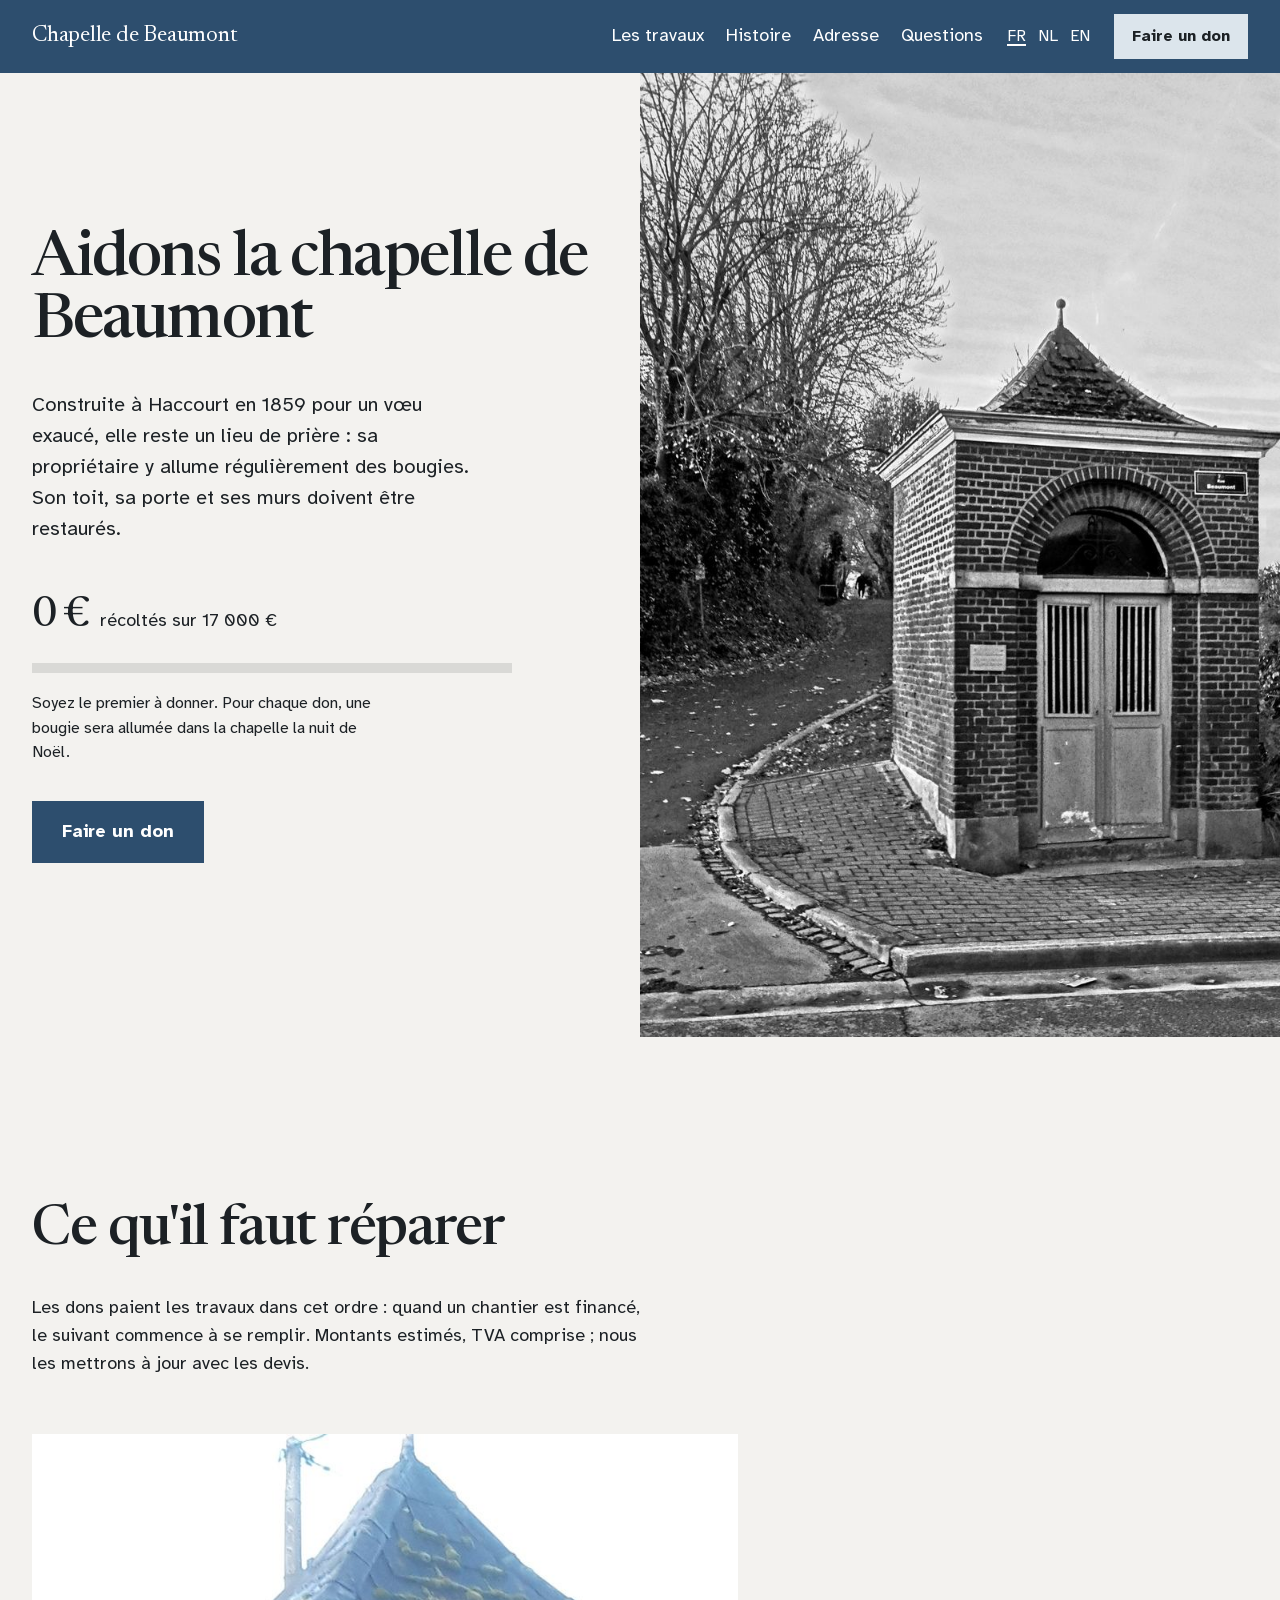
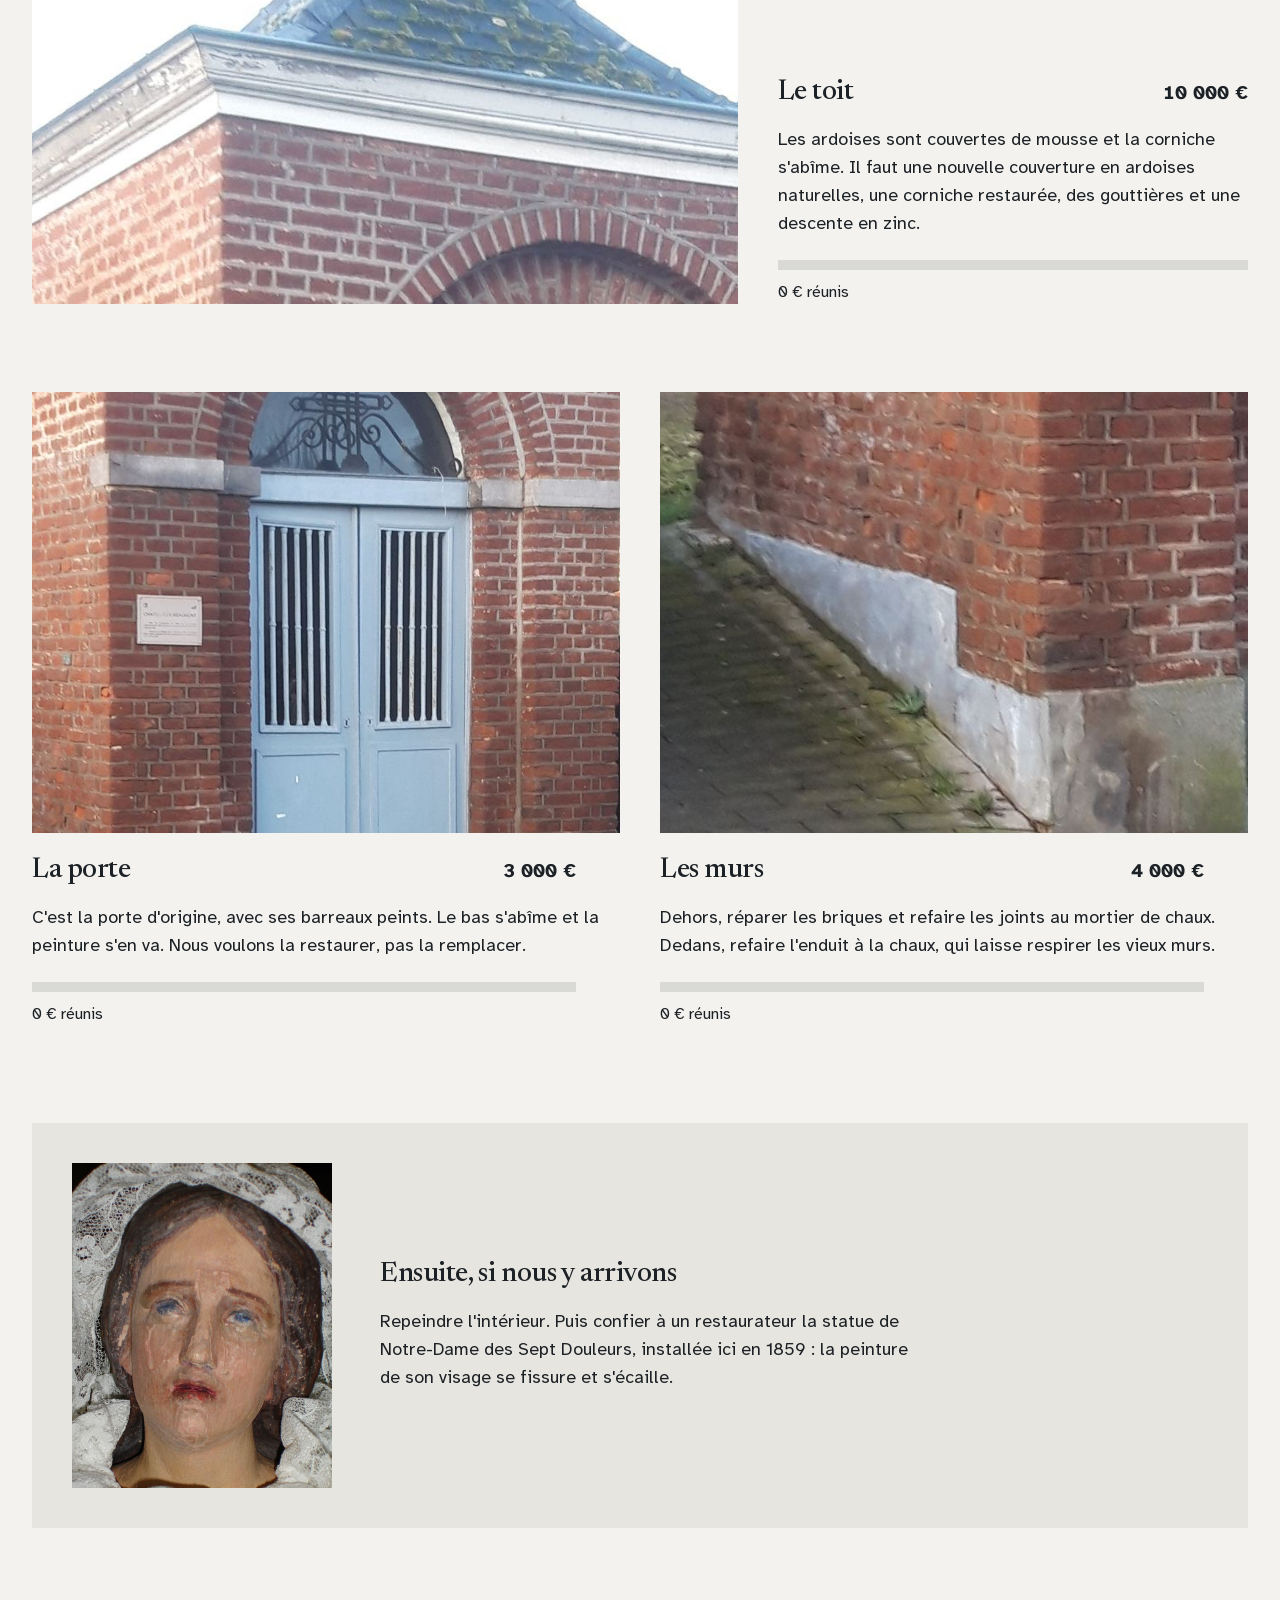
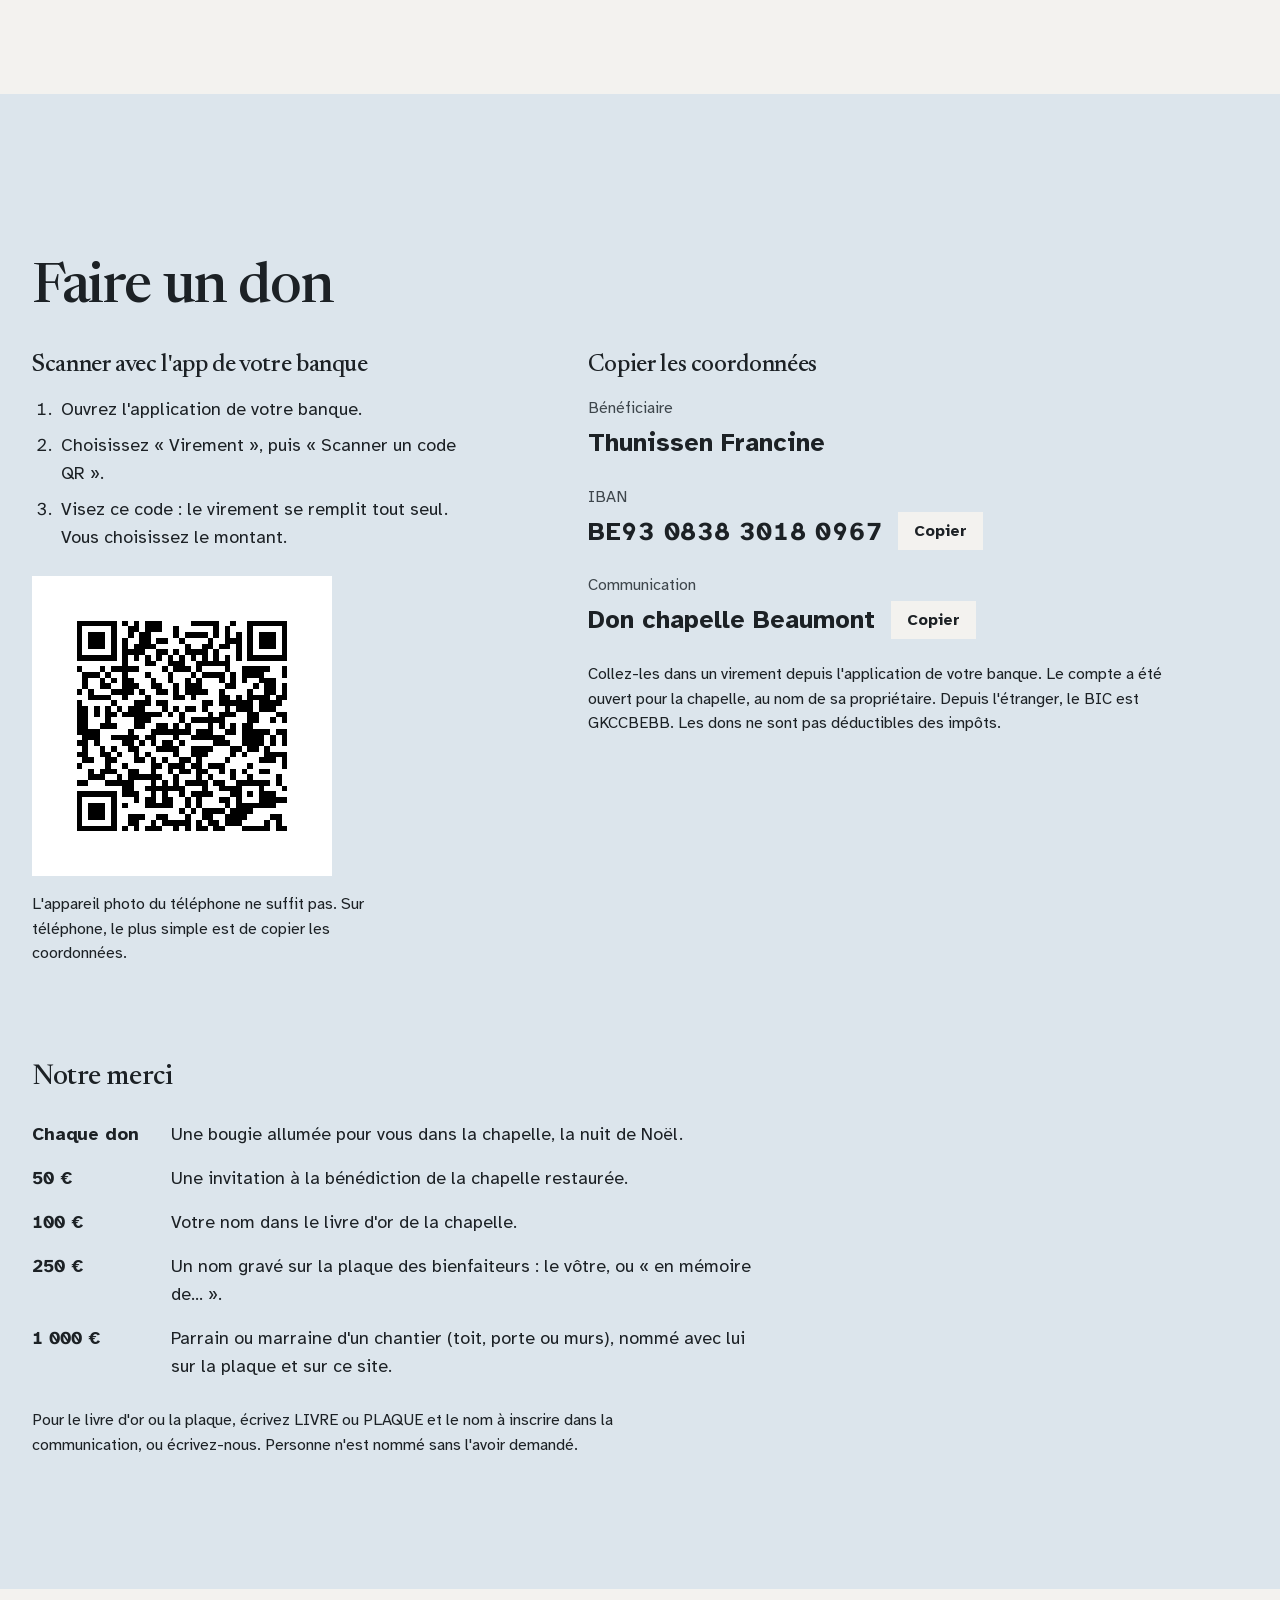
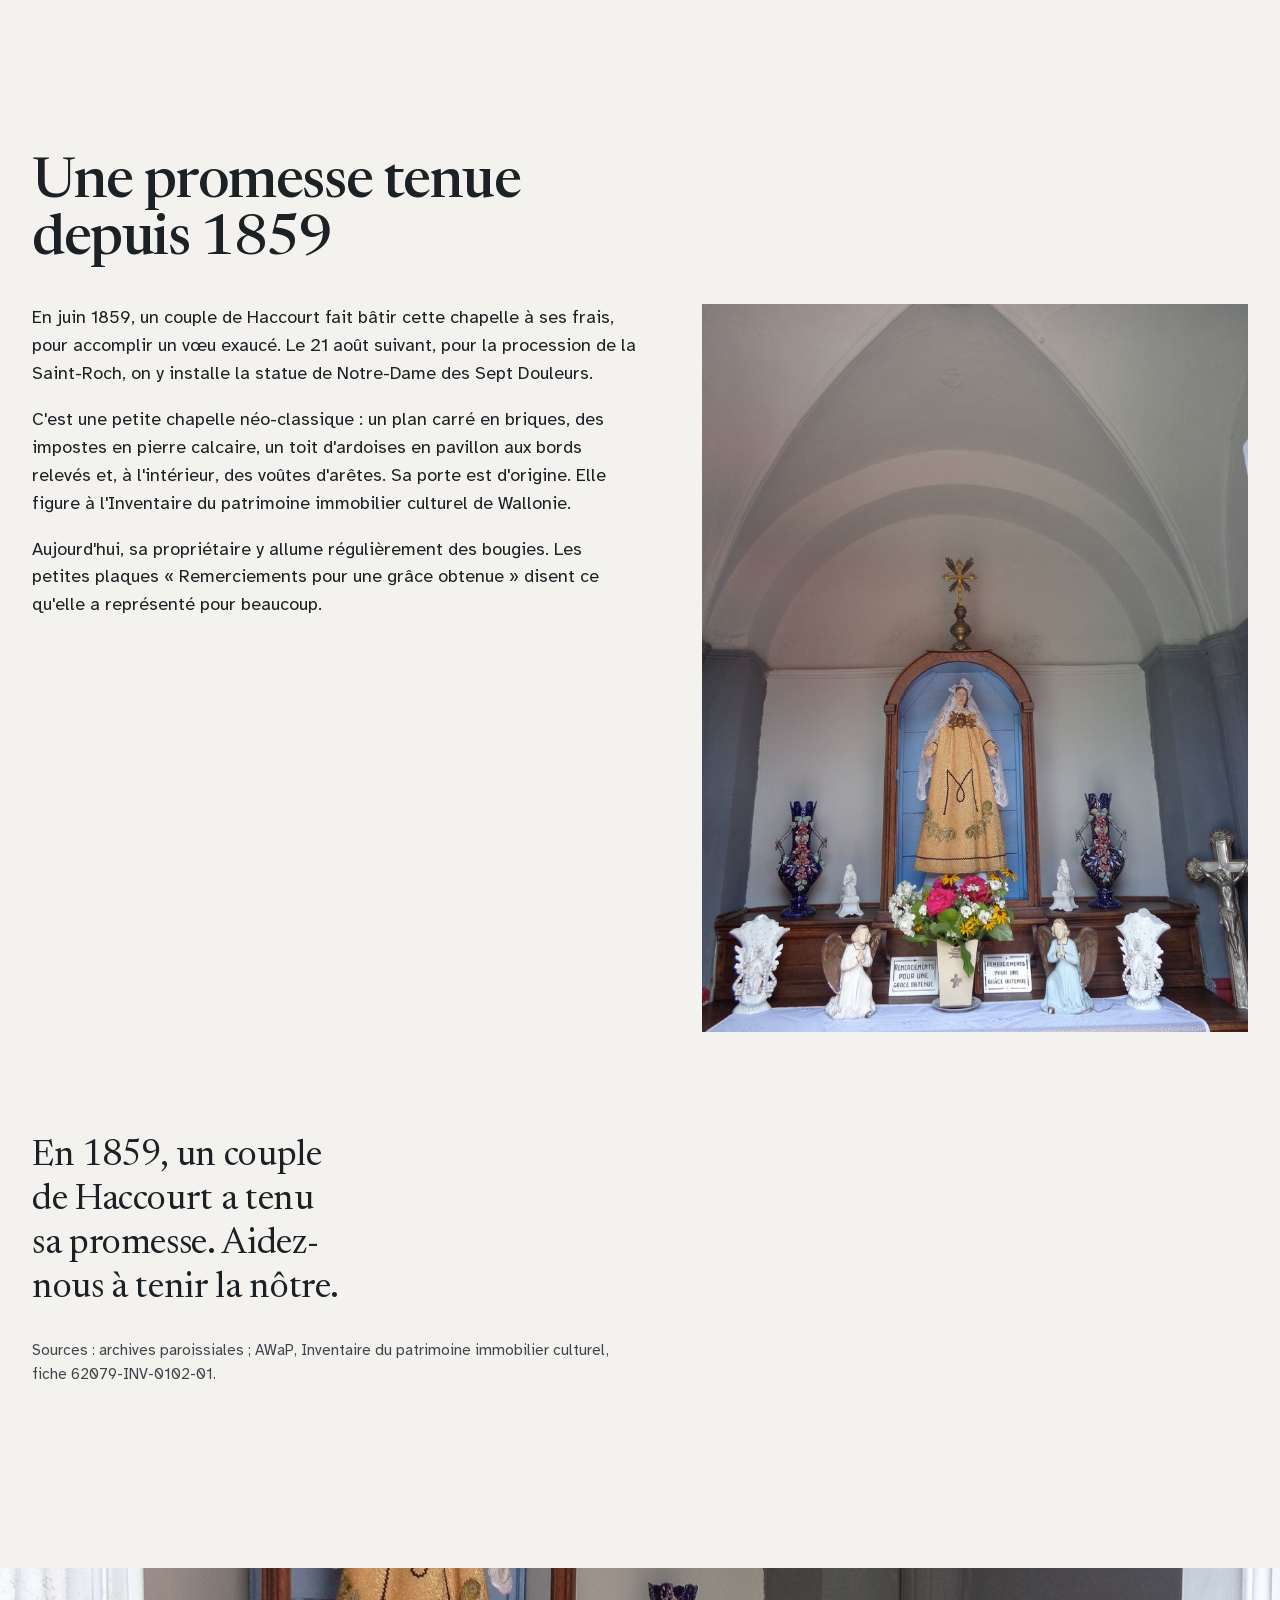
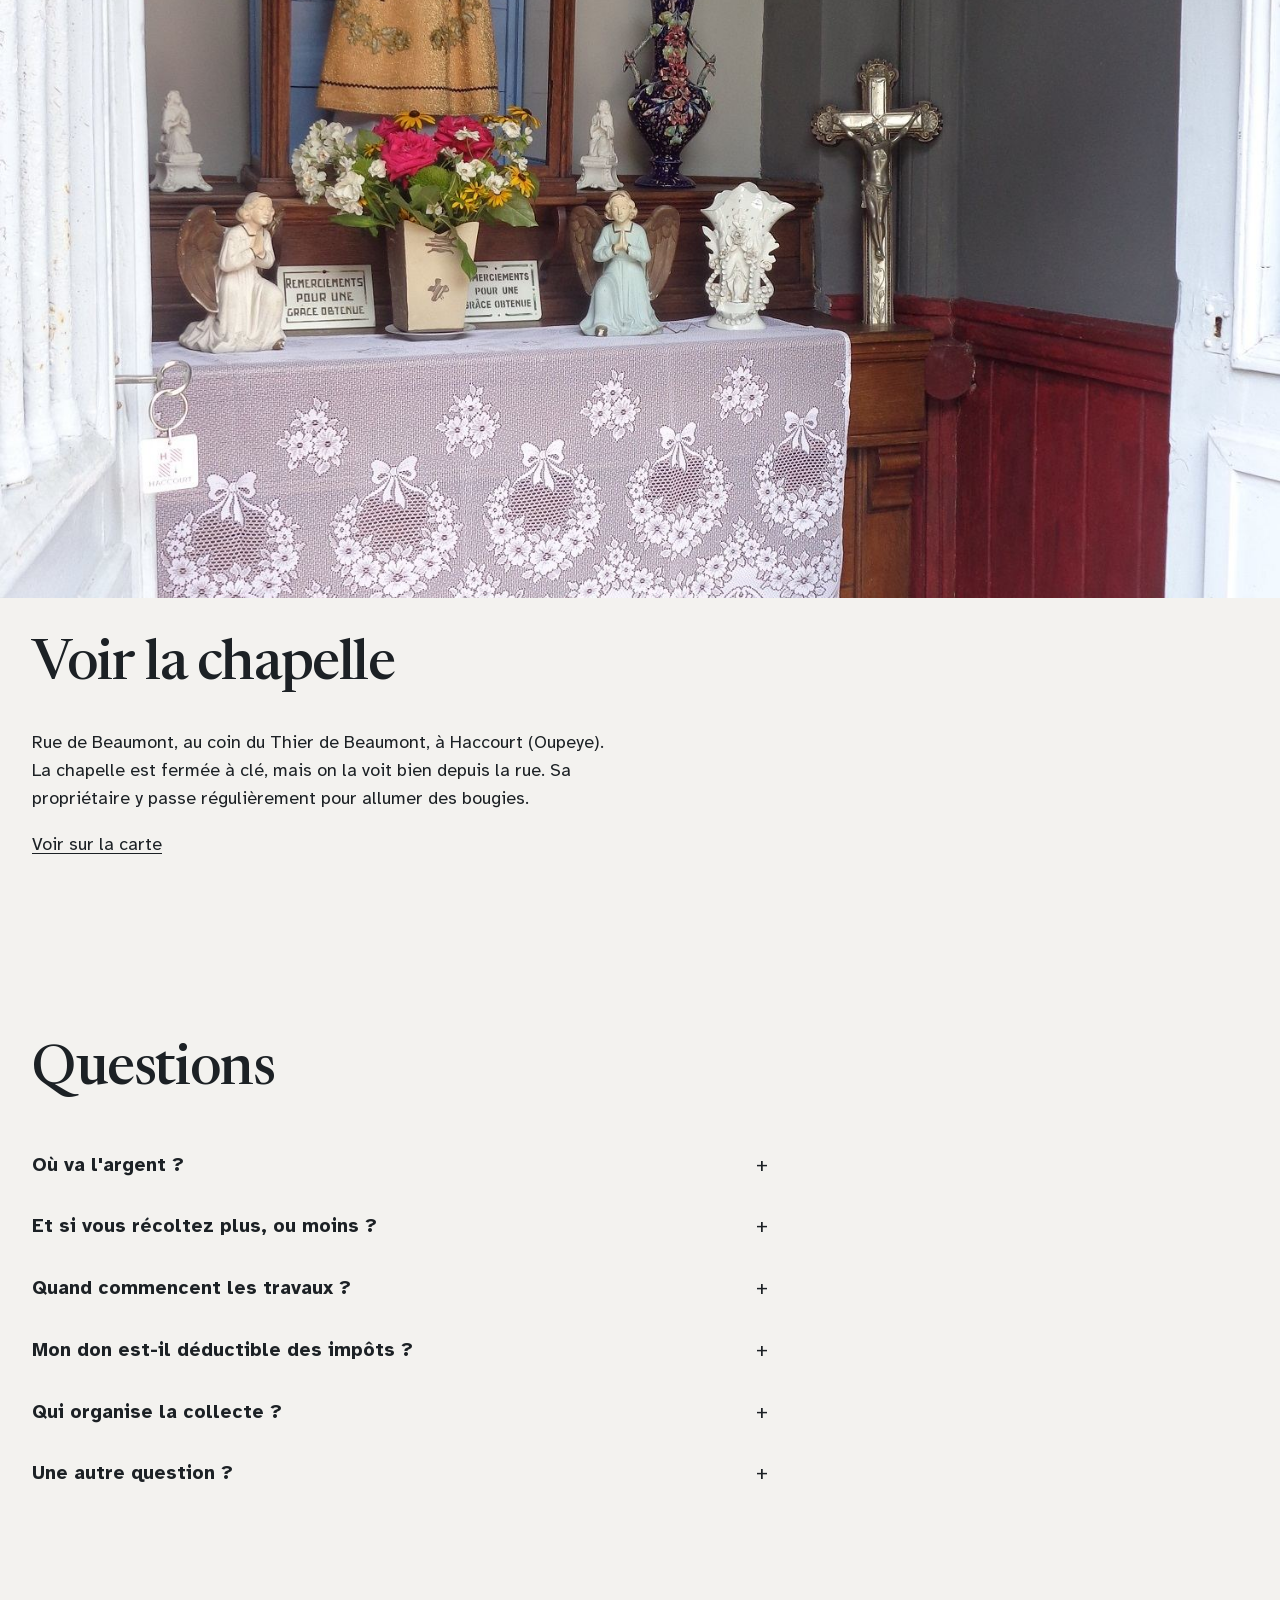
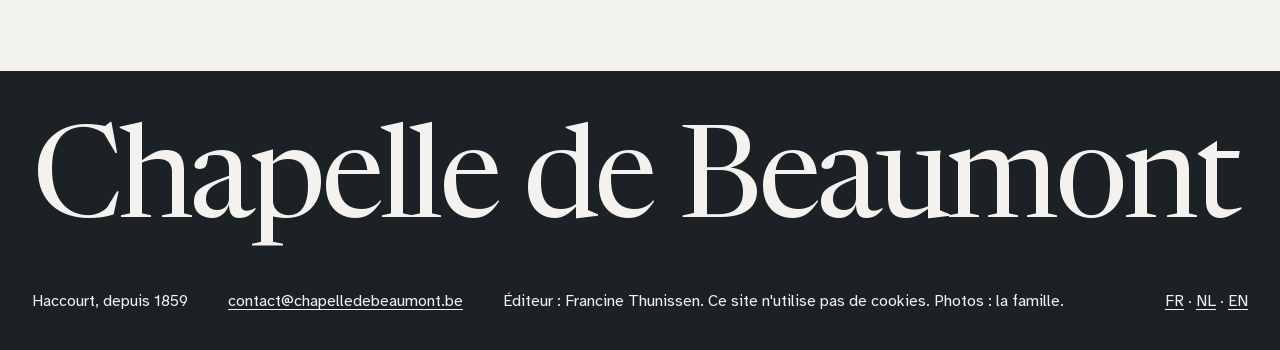
==== commit 135430e8: "Remove the founders' names from the site and launch texts; fix the last neighbour-candle sentence Co" ====
--- a/index.html
+++ b/index.html
@@ -145,7 +145,7 @@
     <h2 id="histoire-titre">Une promesse tenue depuis 1859</h2>
     <div class="story-grid">
       <div class="story-text">
-        <p>En juin 1859, Jean Joseph Demoulin et son épouse Catherine Wera font bâtir cette chapelle à leurs frais, pour accomplir un vœu exaucé. Le 21 août suivant, pour la procession de la Saint-Roch, on y installe la statue de Notre-Dame des Sept Douleurs.</p>
+        <p>En juin 1859, un couple de Haccourt fait bâtir cette chapelle à ses frais, pour accomplir un vœu exaucé. Le 21 août suivant, pour la procession de la Saint-Roch, on y installe la statue de Notre-Dame des Sept Douleurs.</p>
         <p>C'est une petite chapelle néo-classique : un plan carré en briques, des impostes en pierre calcaire, un toit d'ardoises en pavillon aux bords relevés et, à l'intérieur, des voûtes d'arêtes. Sa porte est d'origine. Elle figure à l'Inventaire du patrimoine immobilier culturel de Wallonie.</p>
         <p>Aujourd'hui, sa propriétaire y allume régulièrement des bougies. Les petites plaques « Remerciements pour une grâce obtenue » disent ce qu'elle a représenté pour beaucoup.</p>
       </div>
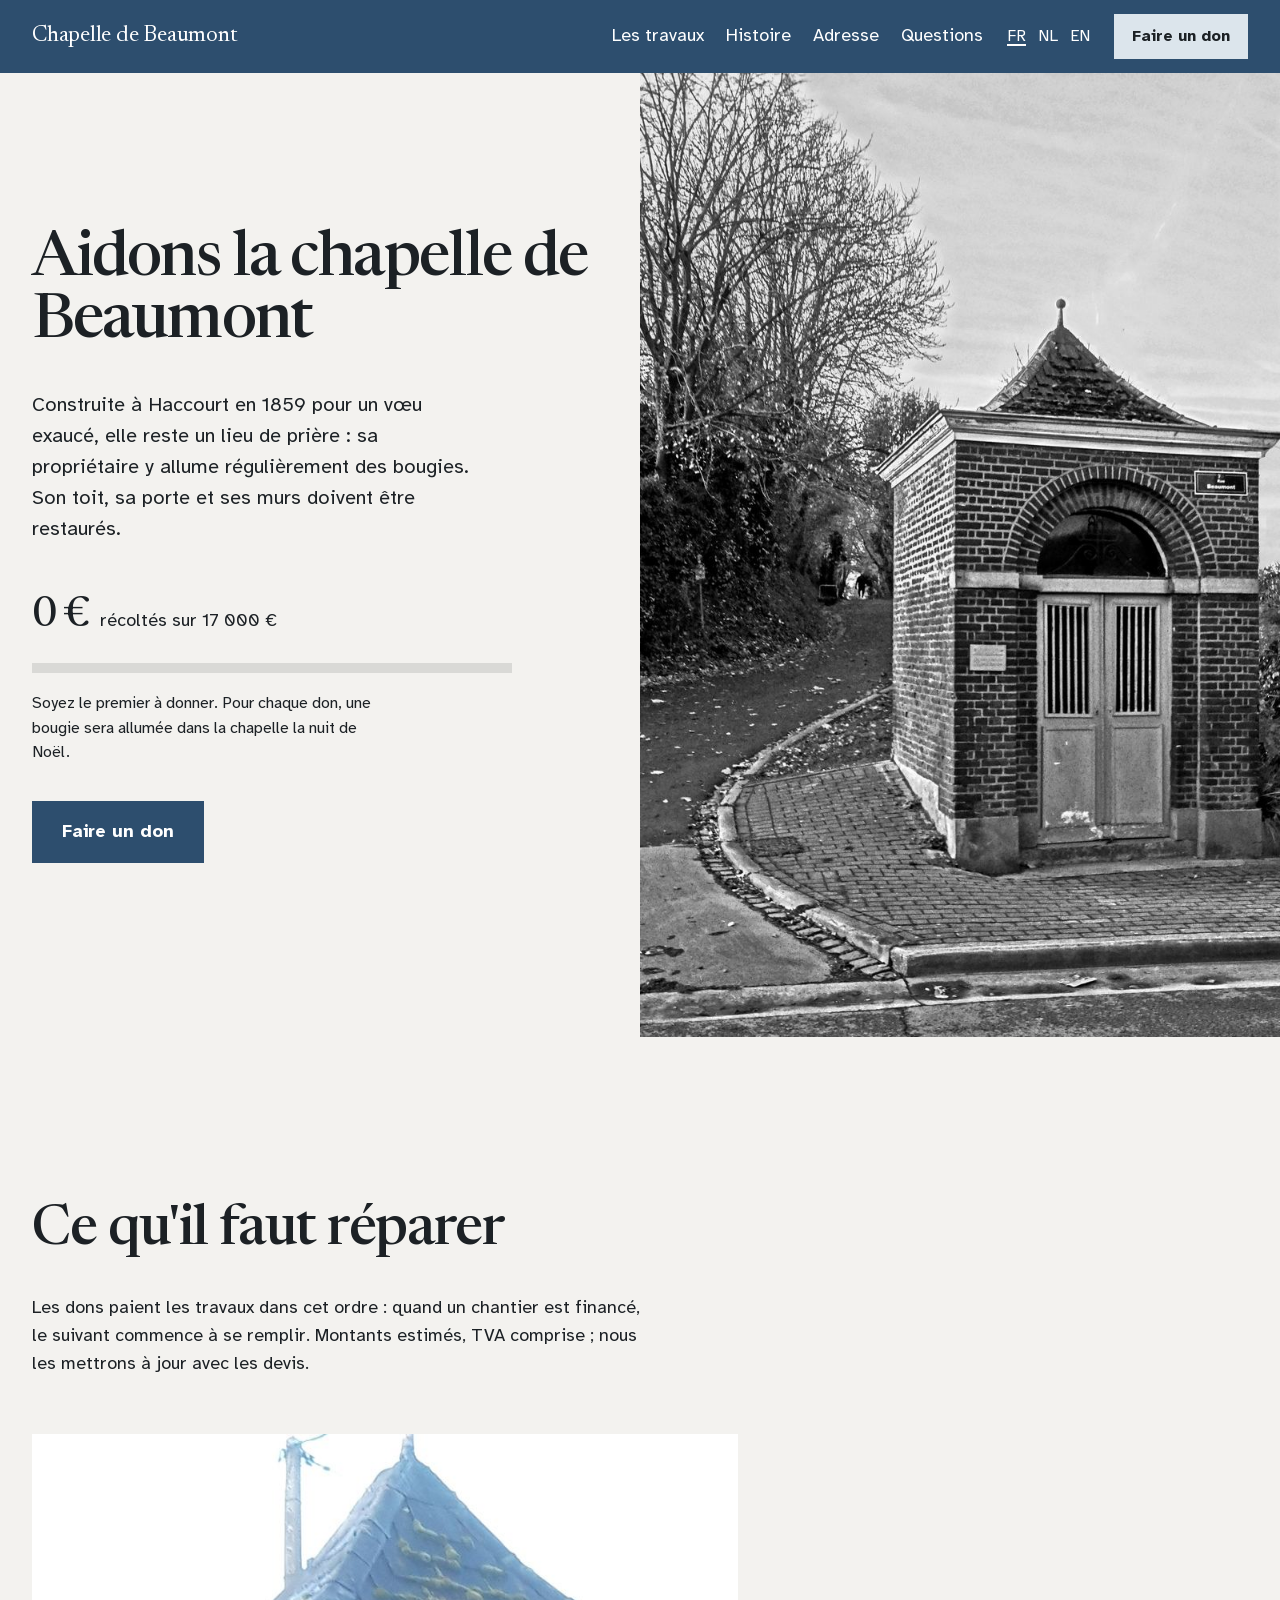
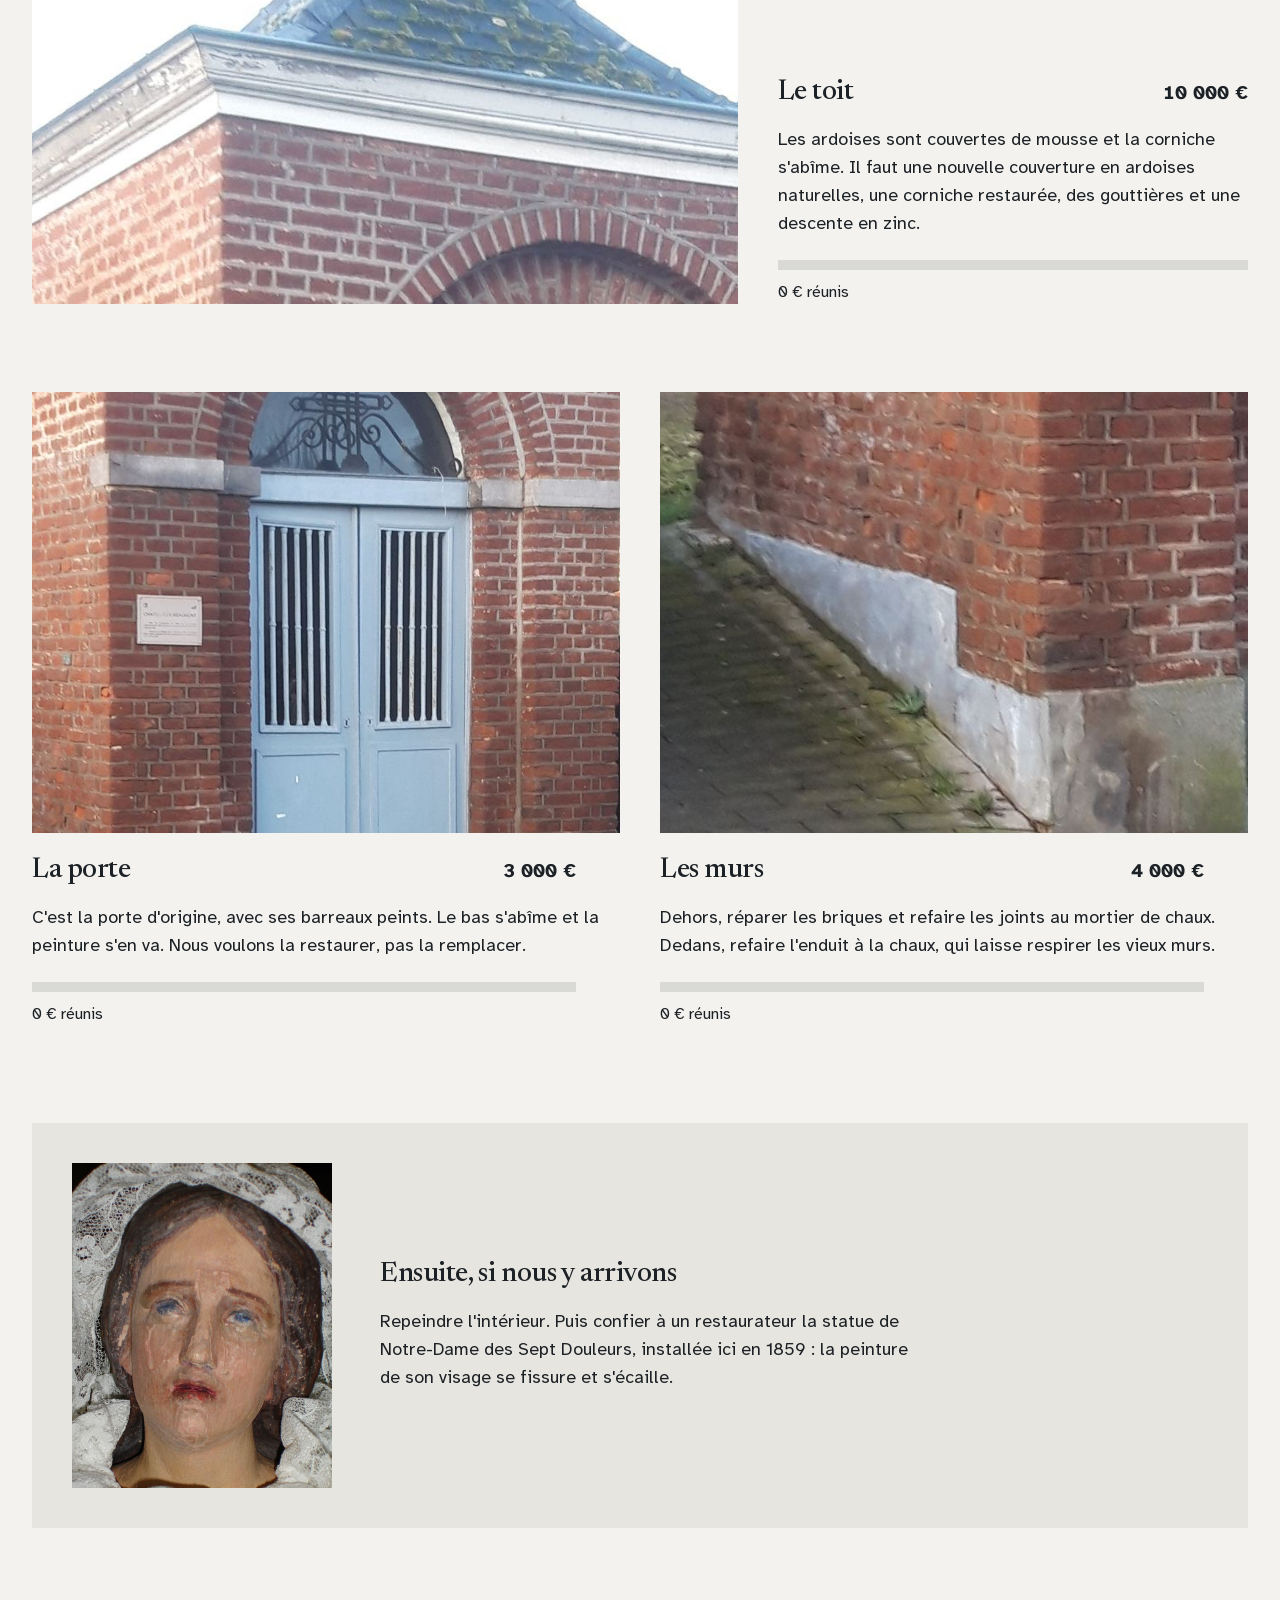
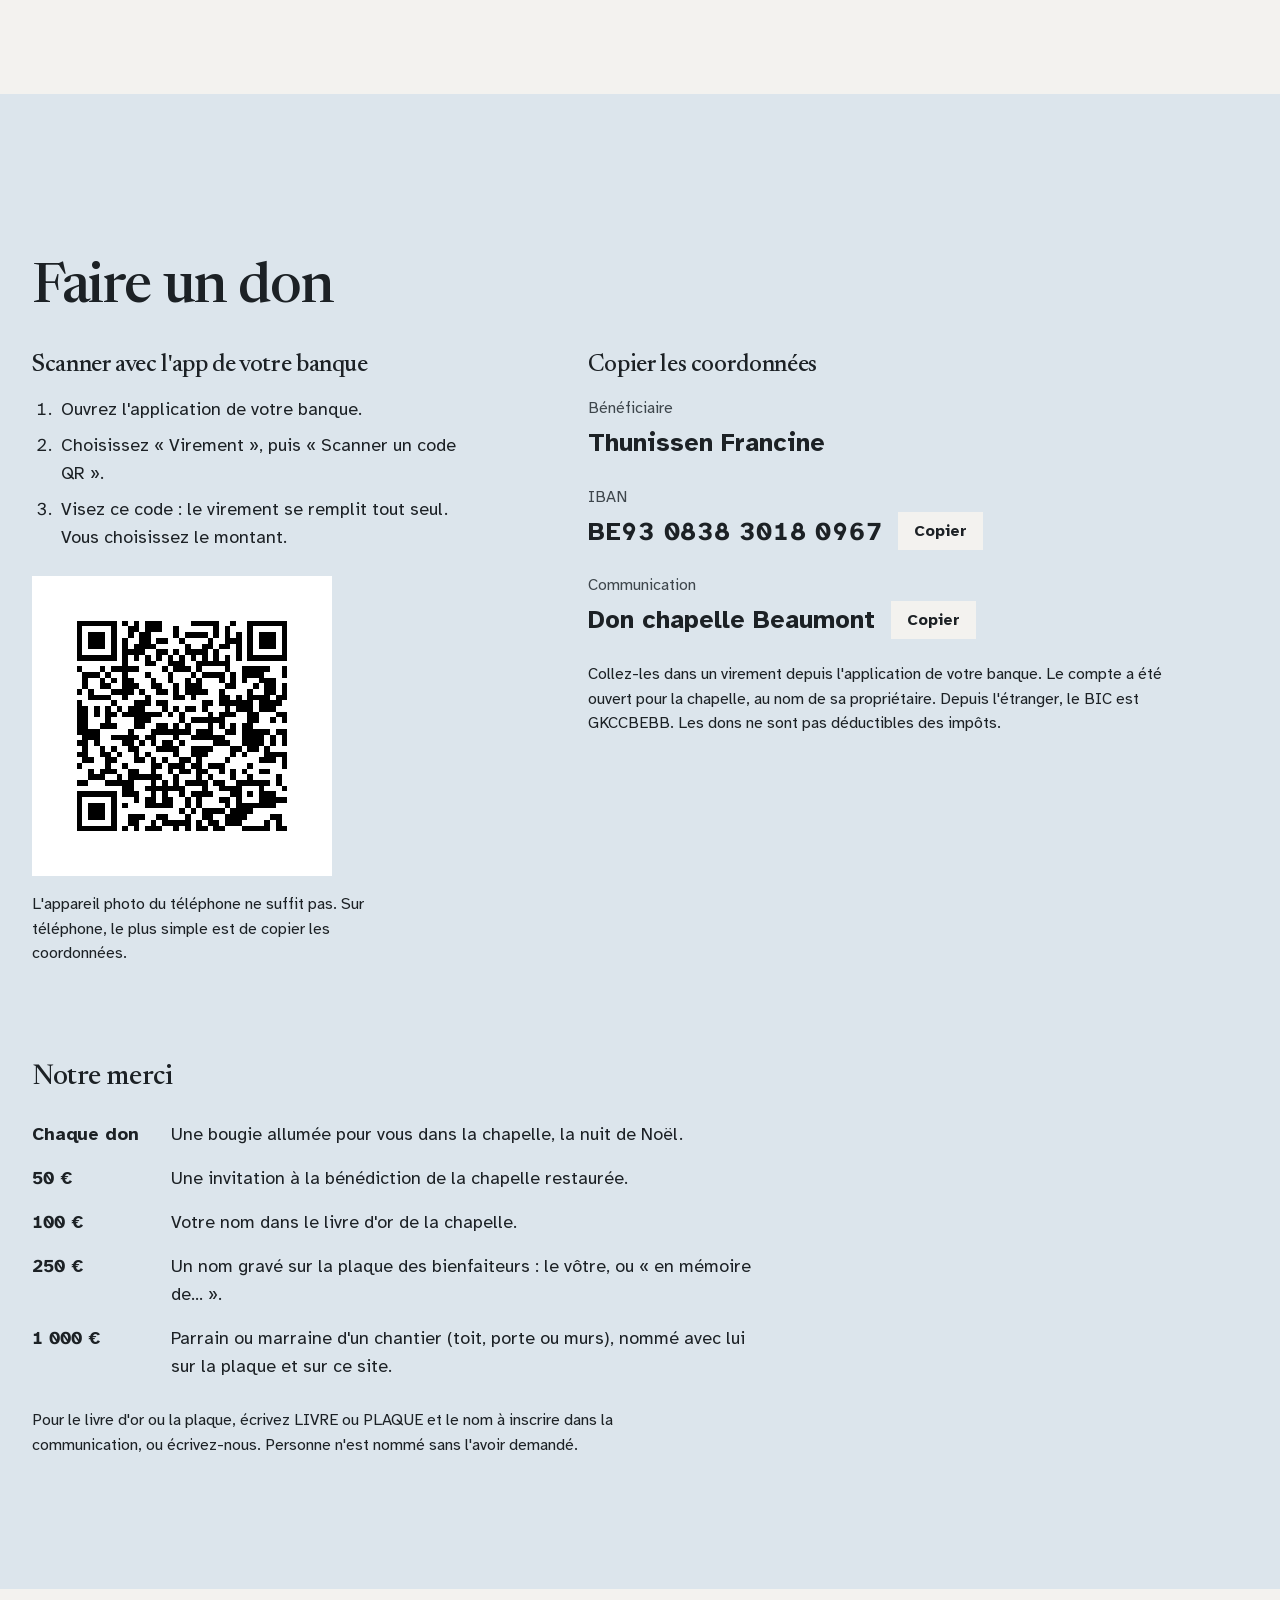
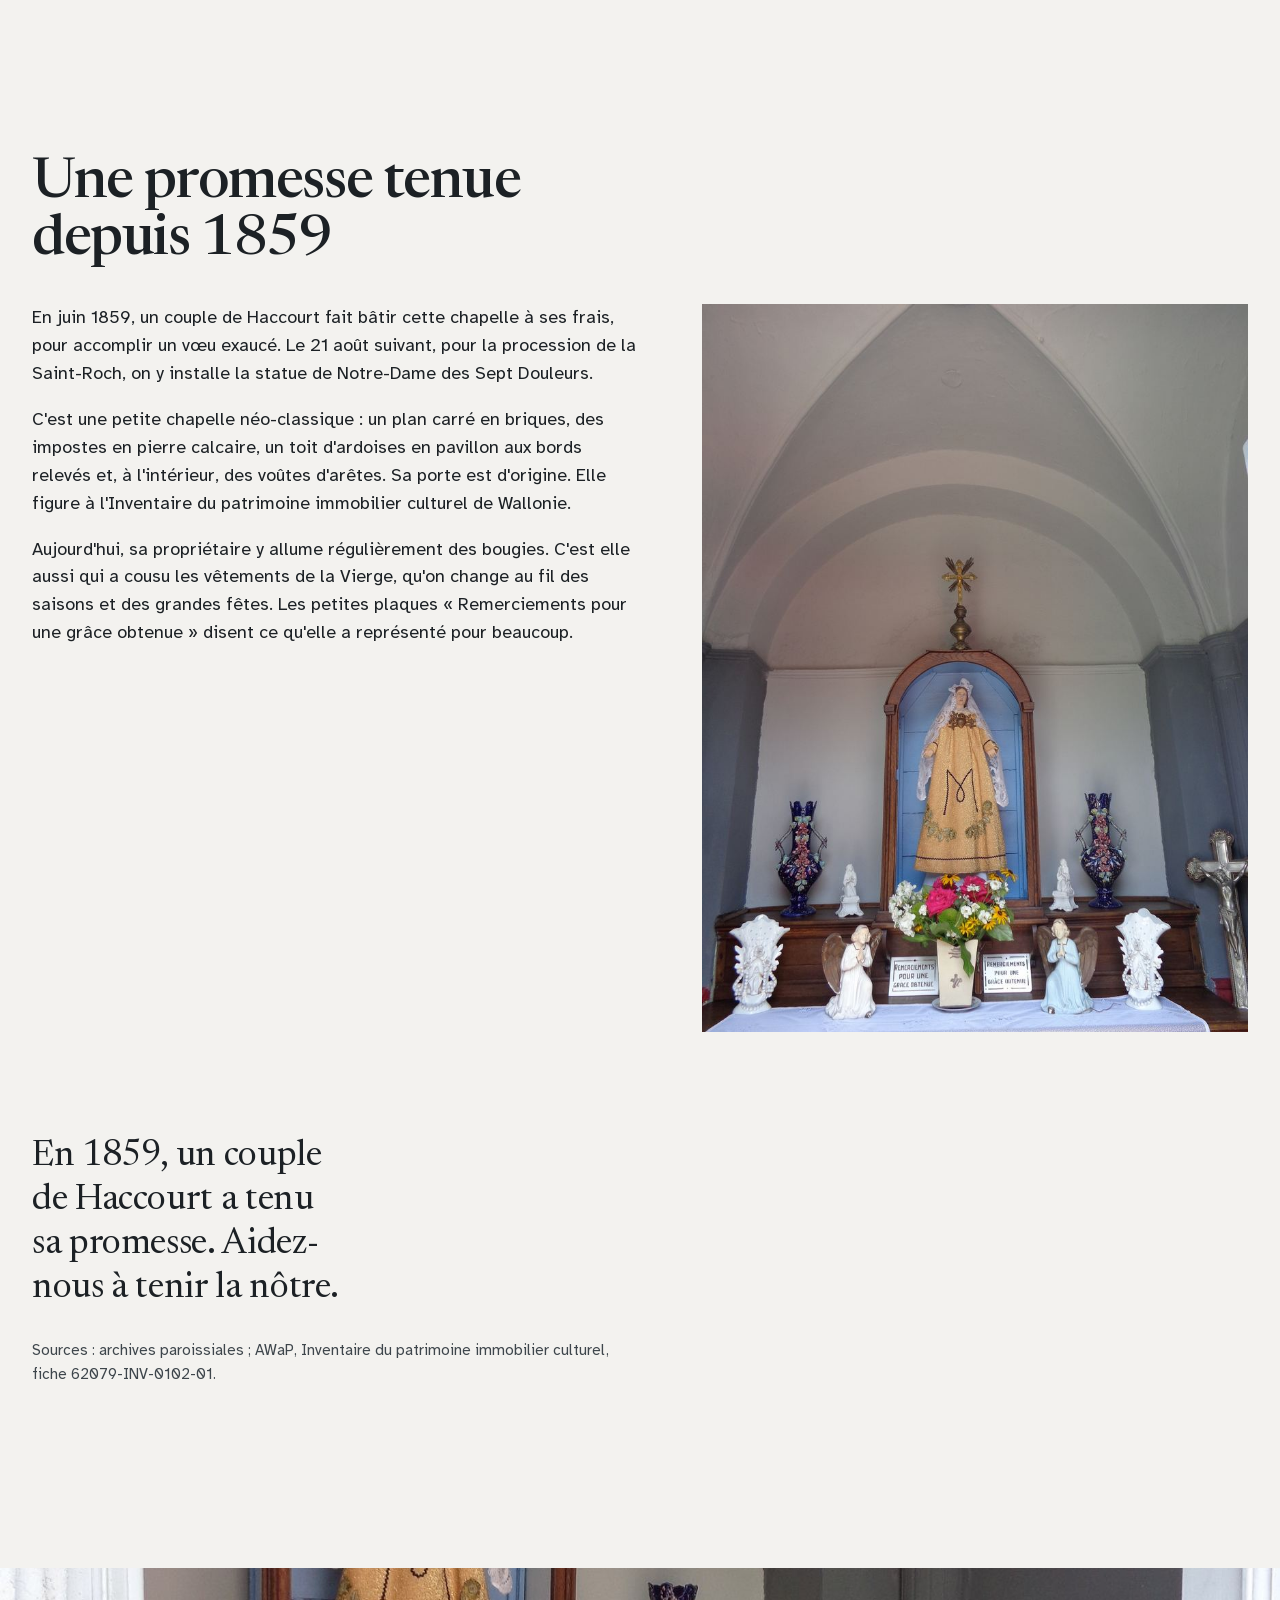
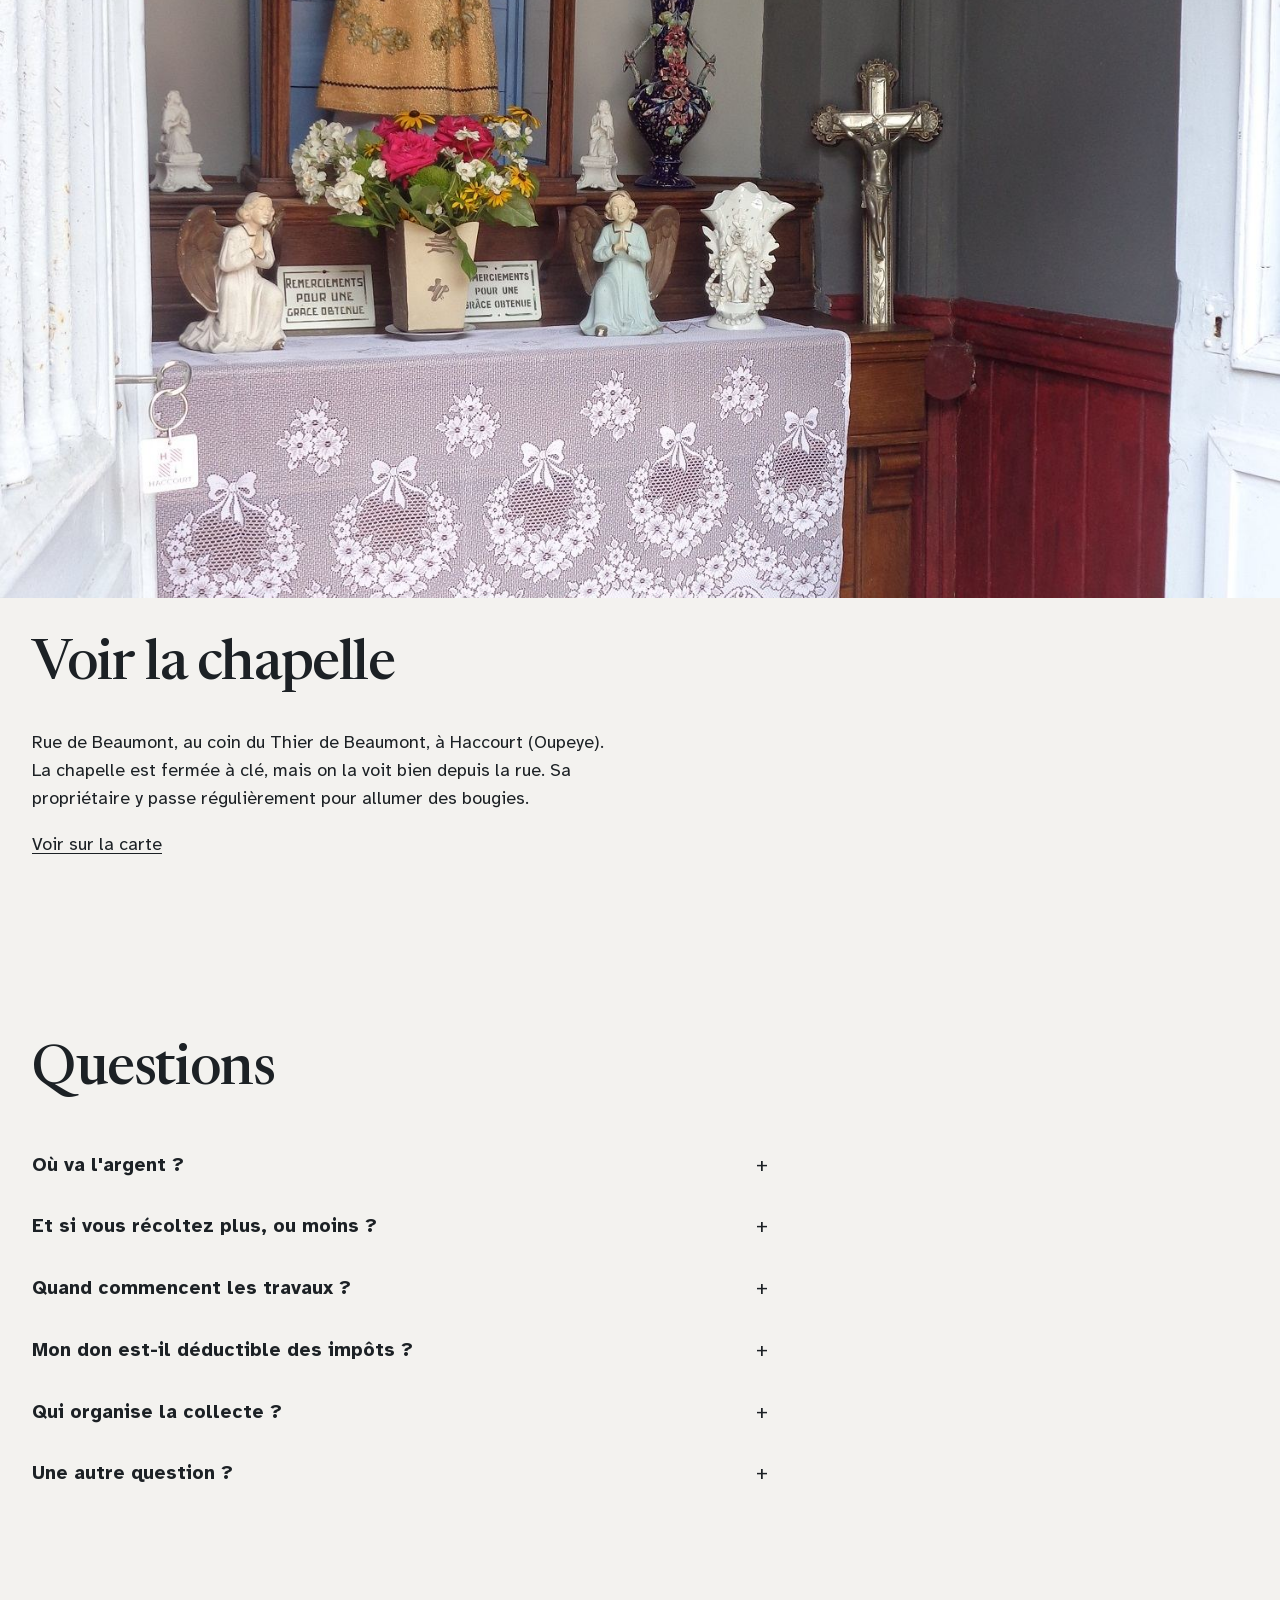
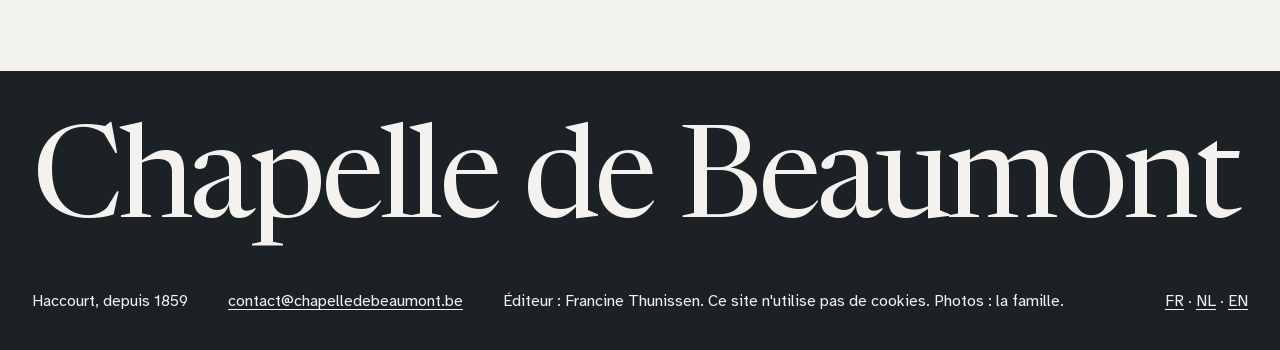
==== commit 955cf7d9: "Story: the owner sewed the Virgin's clothes, changed with the seasons and feasts Co-Authored-By: Cla" ====
--- a/index.html
+++ b/index.html
@@ -147,7 +147,7 @@
       <div class="story-text">
         <p>En juin 1859, un couple de Haccourt fait bâtir cette chapelle à ses frais, pour accomplir un vœu exaucé. Le 21 août suivant, pour la procession de la Saint-Roch, on y installe la statue de Notre-Dame des Sept Douleurs.</p>
         <p>C'est une petite chapelle néo-classique : un plan carré en briques, des impostes en pierre calcaire, un toit d'ardoises en pavillon aux bords relevés et, à l'intérieur, des voûtes d'arêtes. Sa porte est d'origine. Elle figure à l'Inventaire du patrimoine immobilier culturel de Wallonie.</p>
-        <p>Aujourd'hui, sa propriétaire y allume régulièrement des bougies. Les petites plaques « Remerciements pour une grâce obtenue » disent ce qu'elle a représenté pour beaucoup.</p>
+        <p>Aujourd'hui, sa propriétaire y allume régulièrement des bougies. C'est elle aussi qui a cousu les vêtements de la Vierge, qu'on change au fil des saisons et des grandes fêtes. Les petites plaques « Remerciements pour une grâce obtenue » disent ce qu'elle a représenté pour beaucoup.</p>
       </div>
       <img src="/img/interieur-1600.jpg" srcset="/img/interieur-800.jpg 800w, /img/interieur-1600.jpg 1500w" sizes="(min-width: 900px) 45vw, 100vw" loading="lazy"
         alt="L'autel : la statue habillée de Notre-Dame des Sept Douleurs dans sa niche bleue, entre des vases, des anges et des plaques de remerciement.">
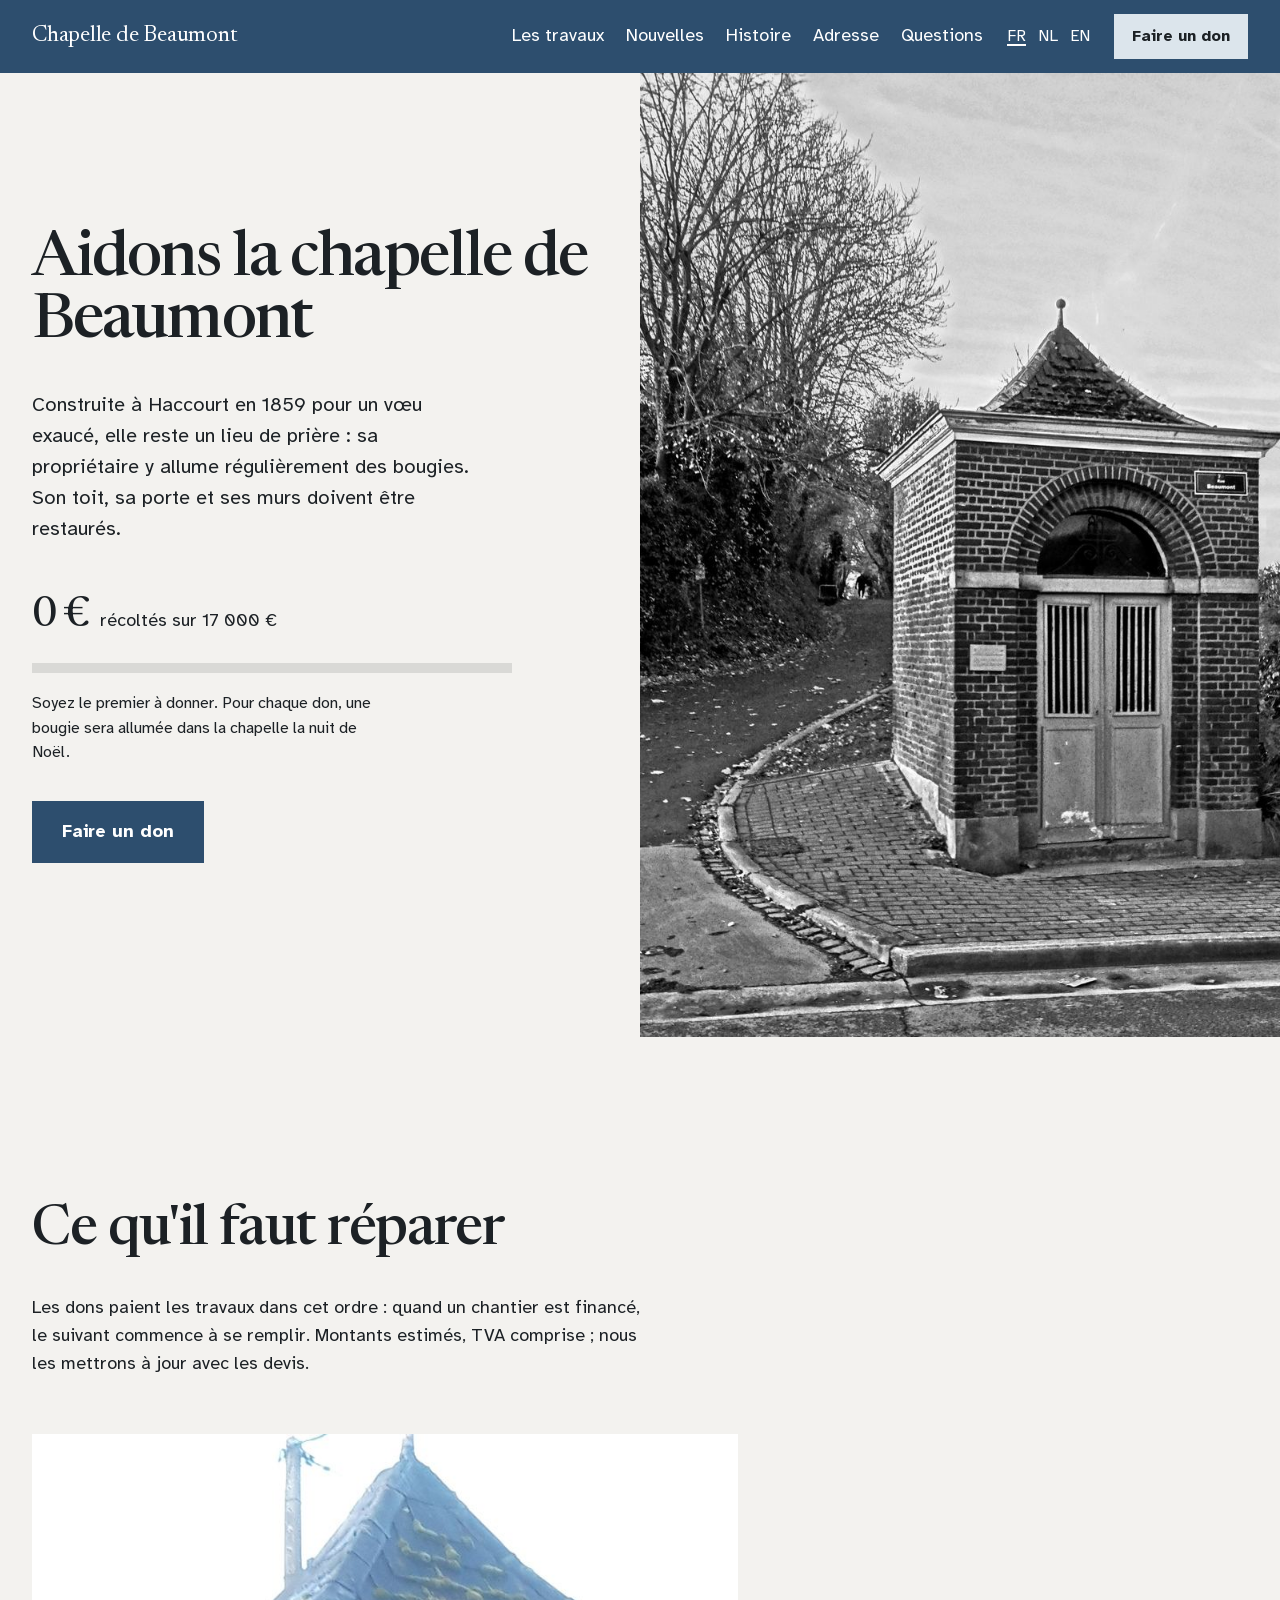
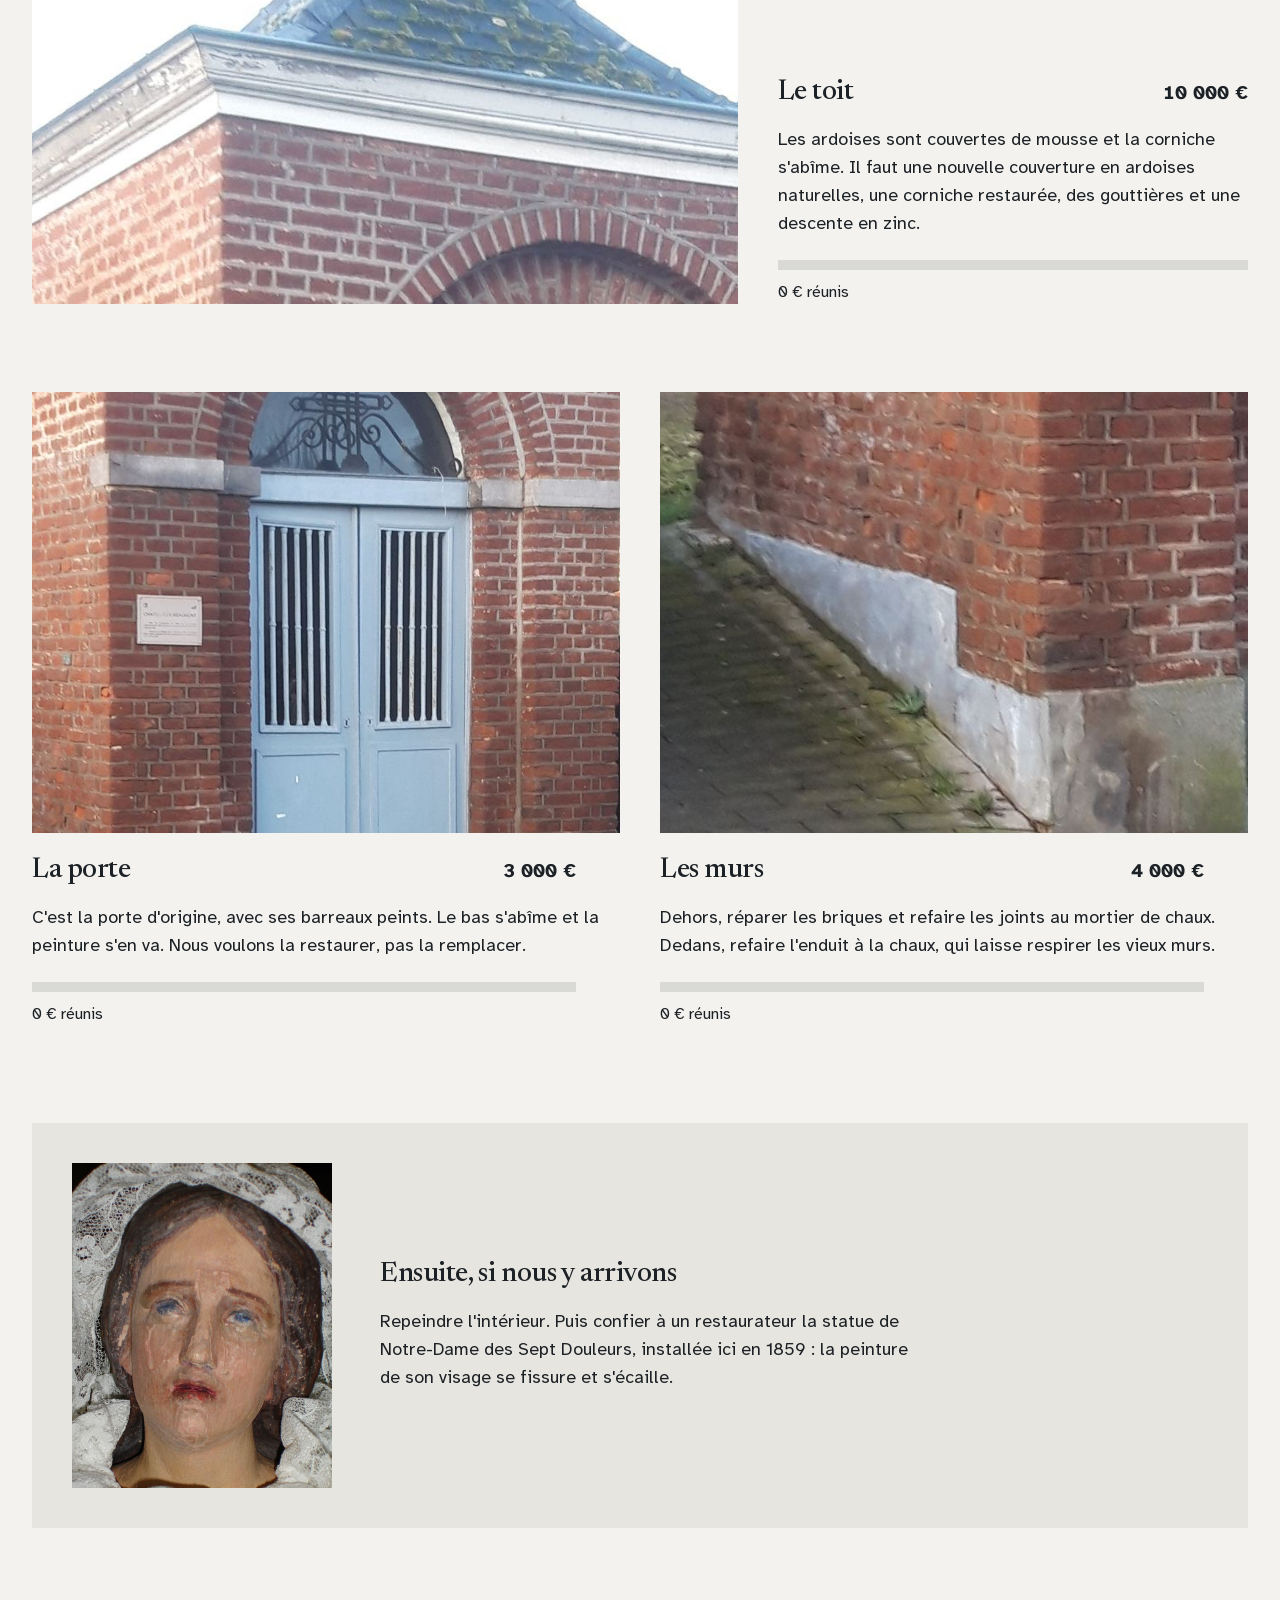
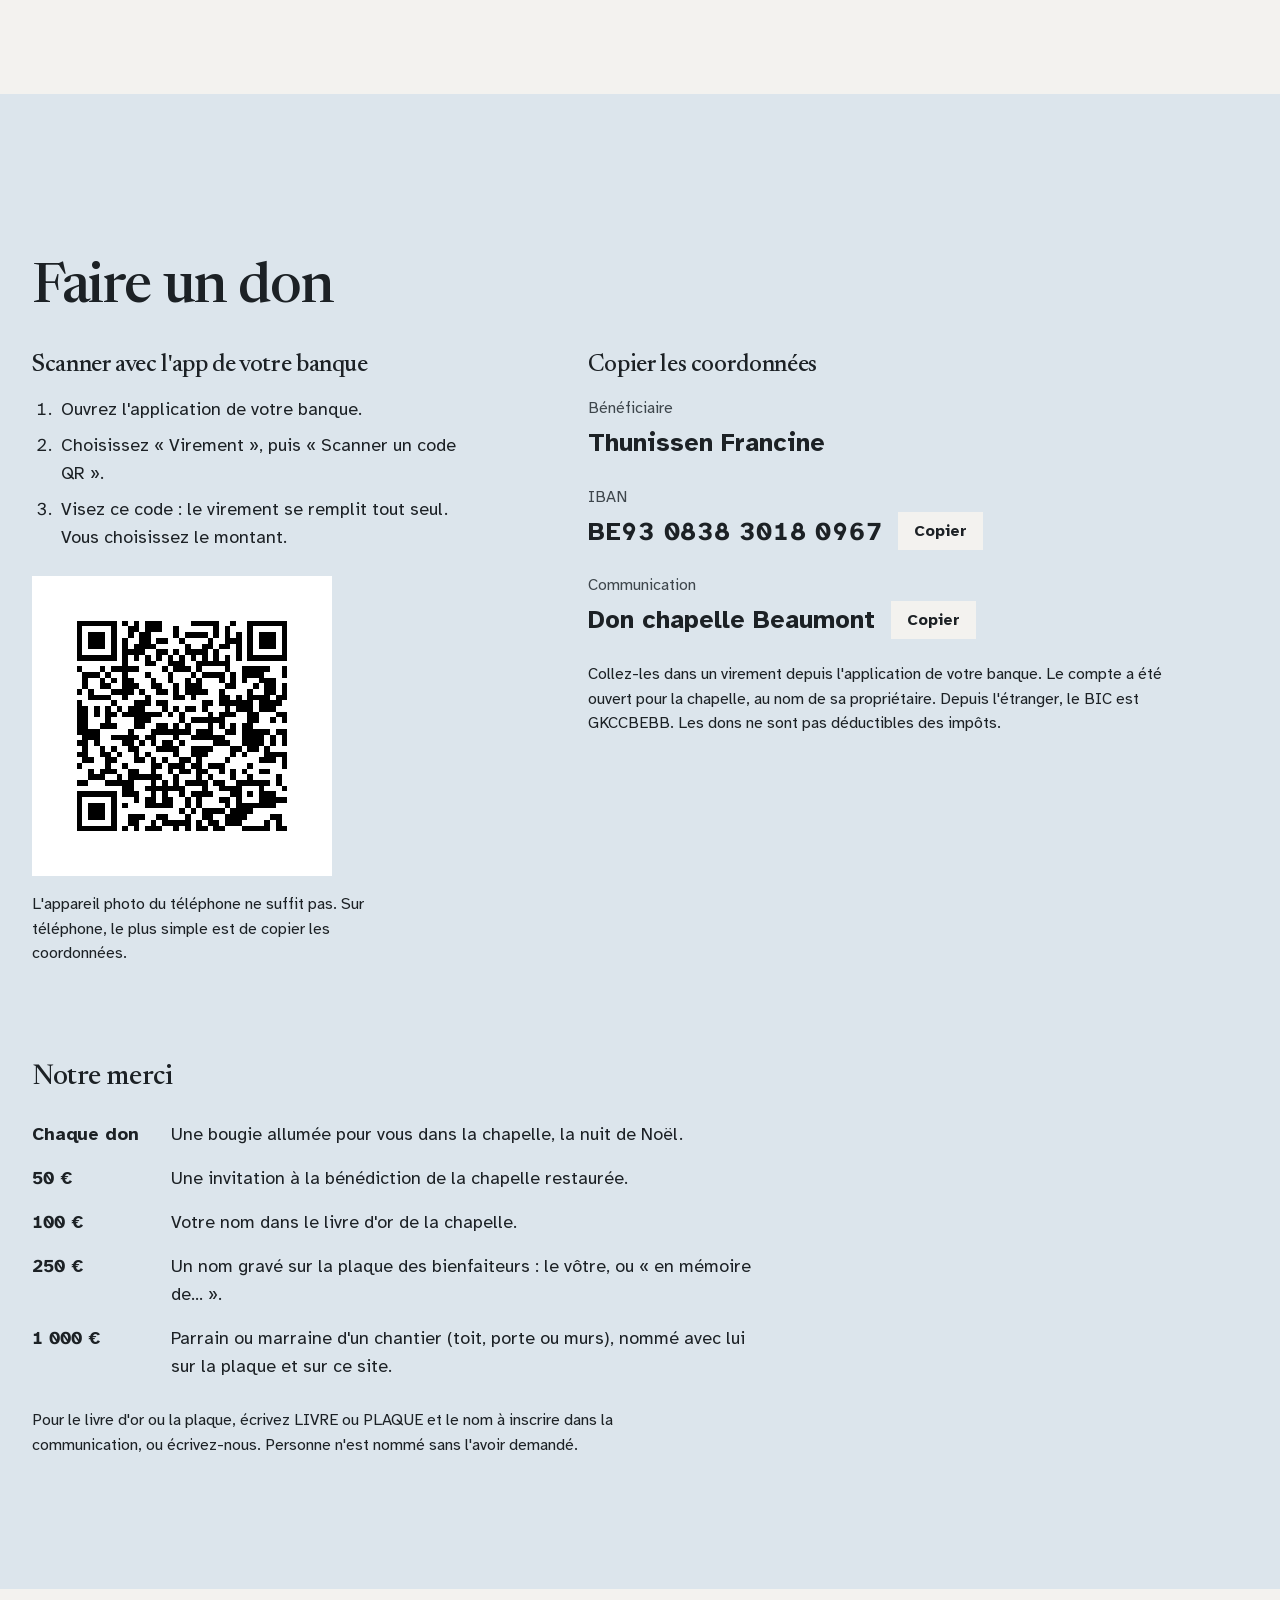
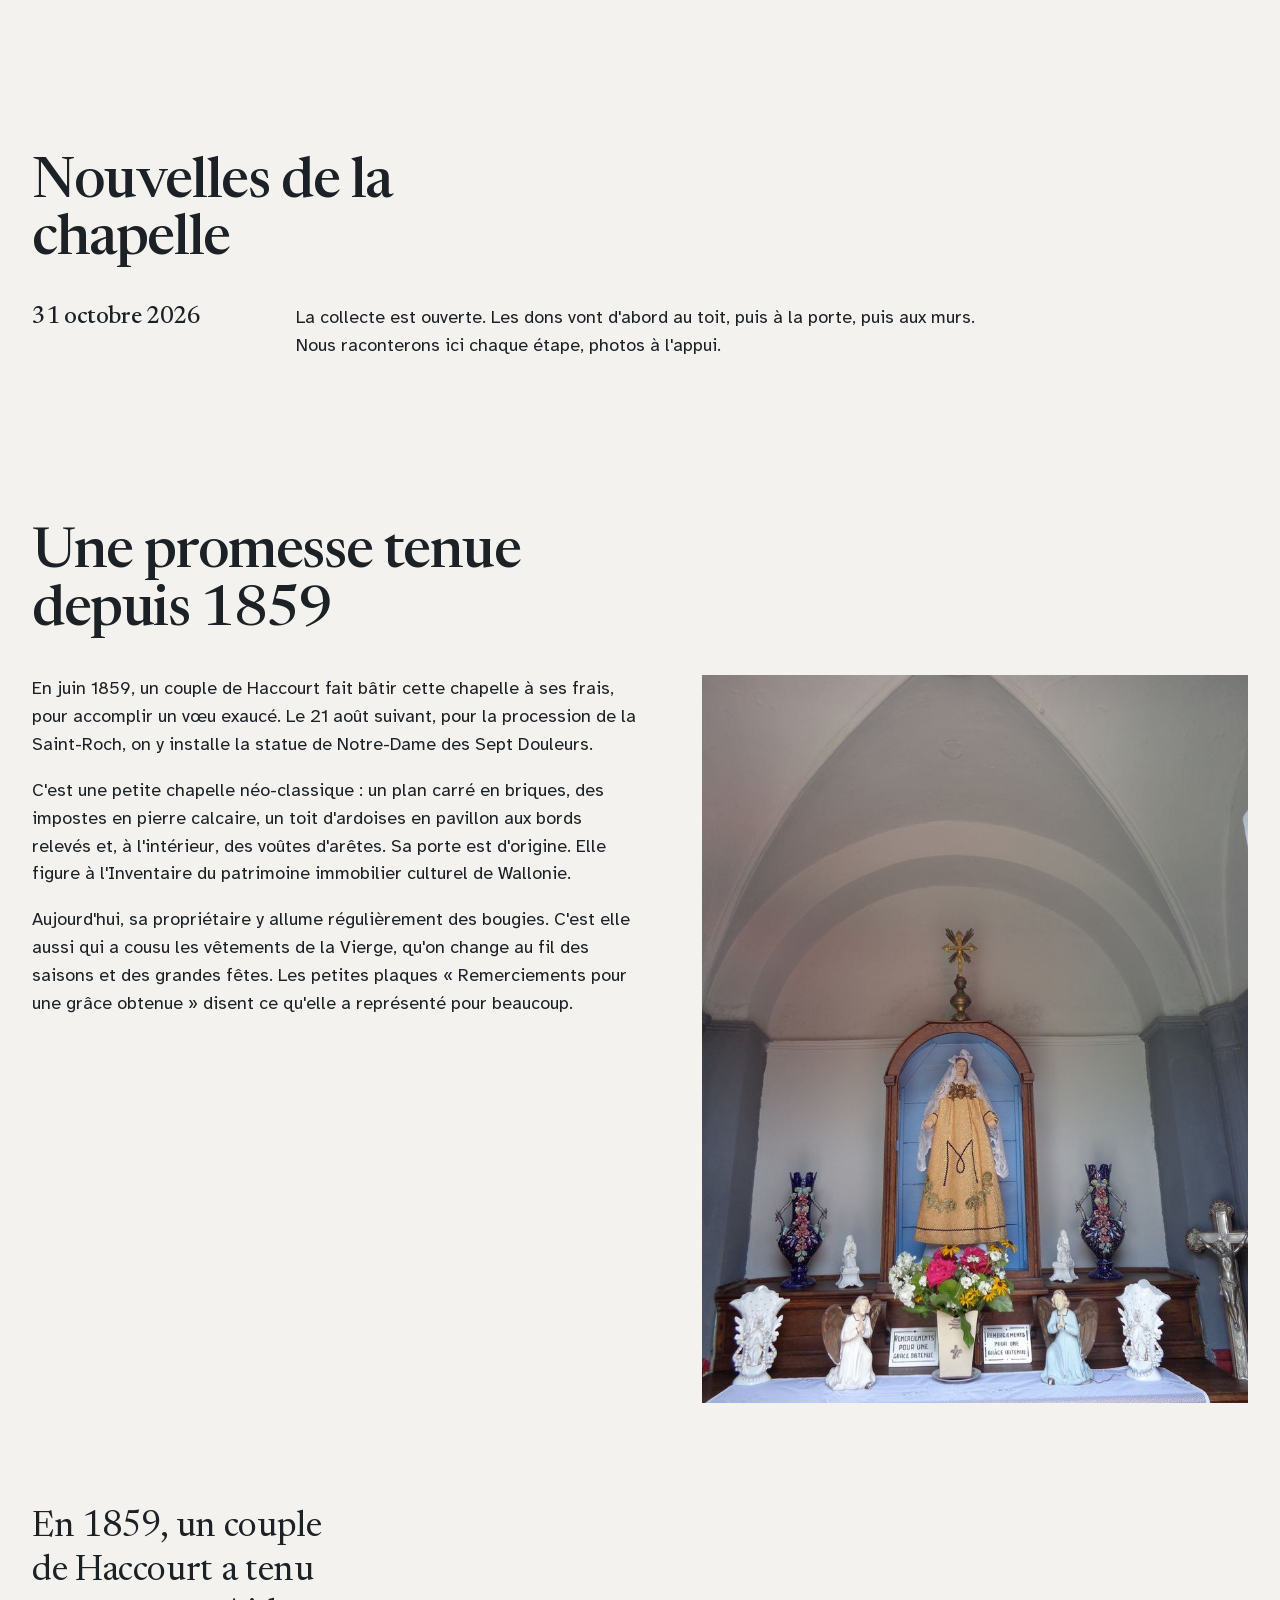
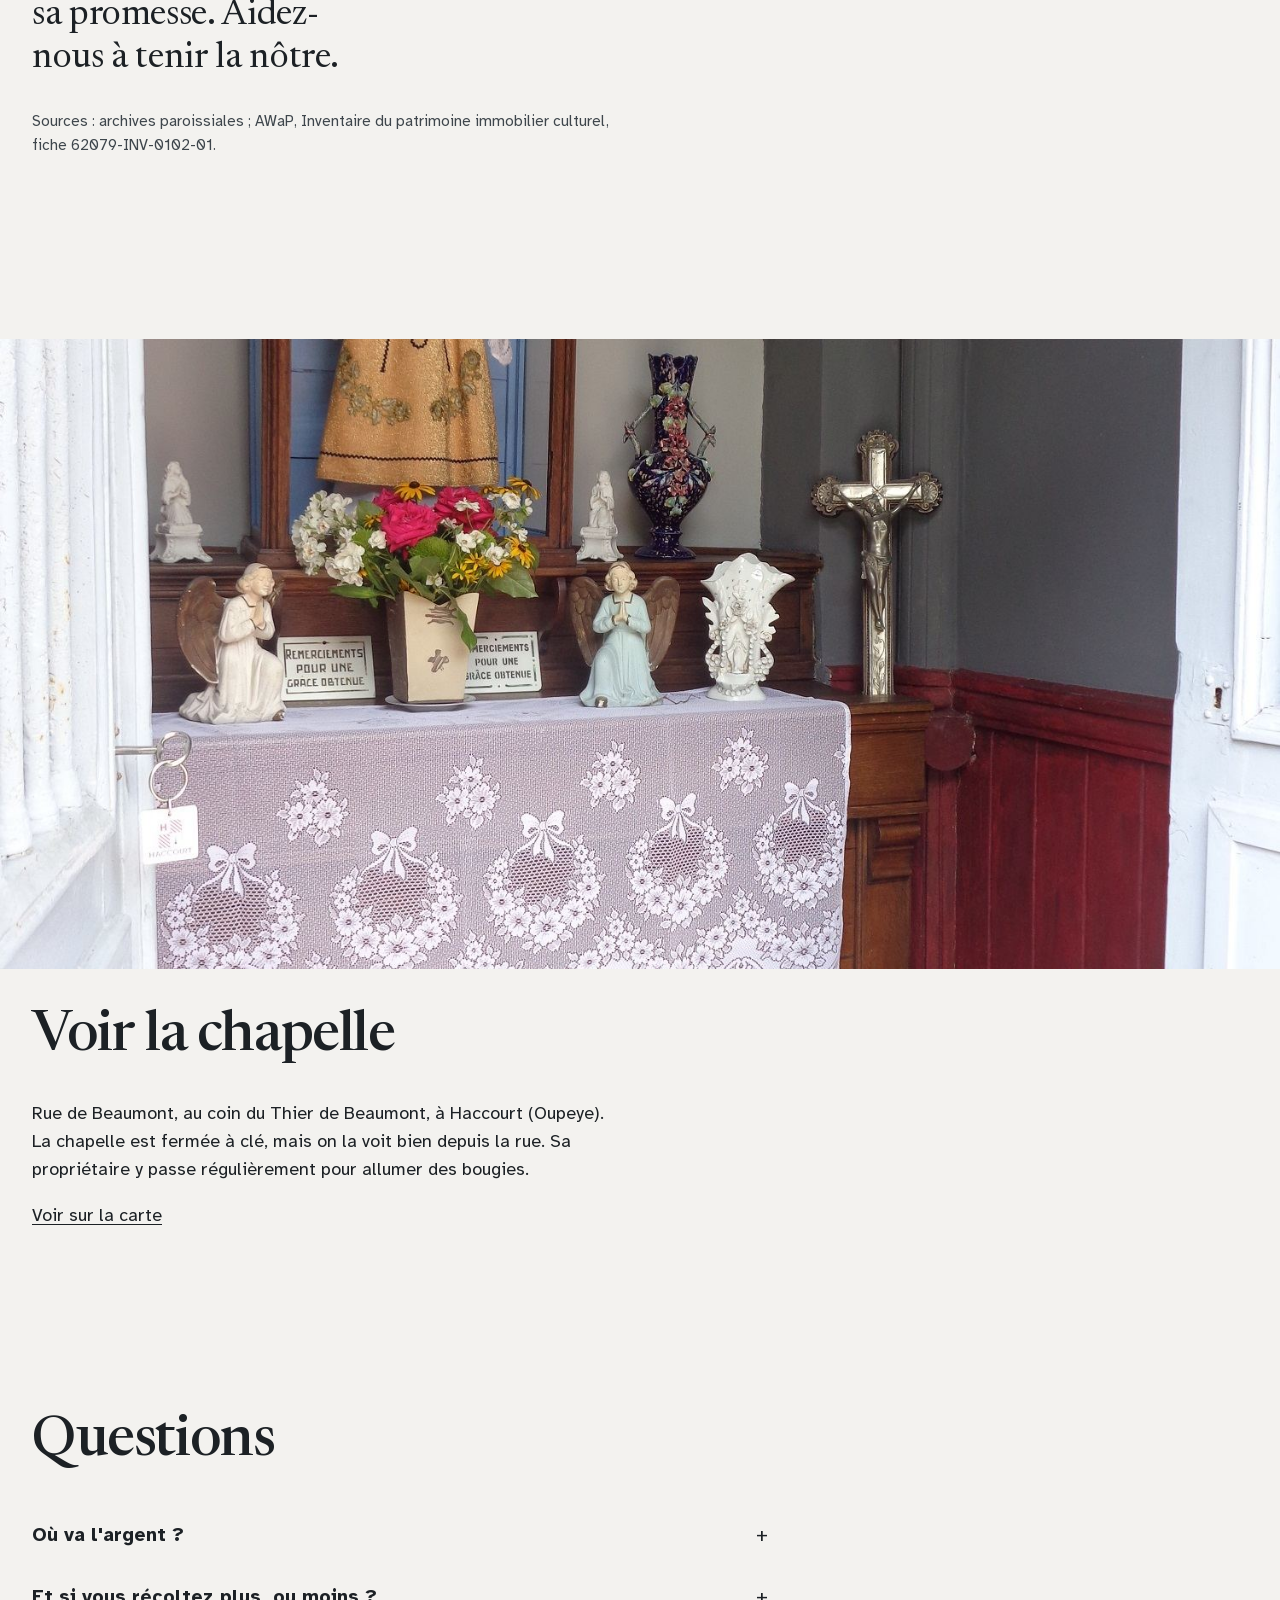
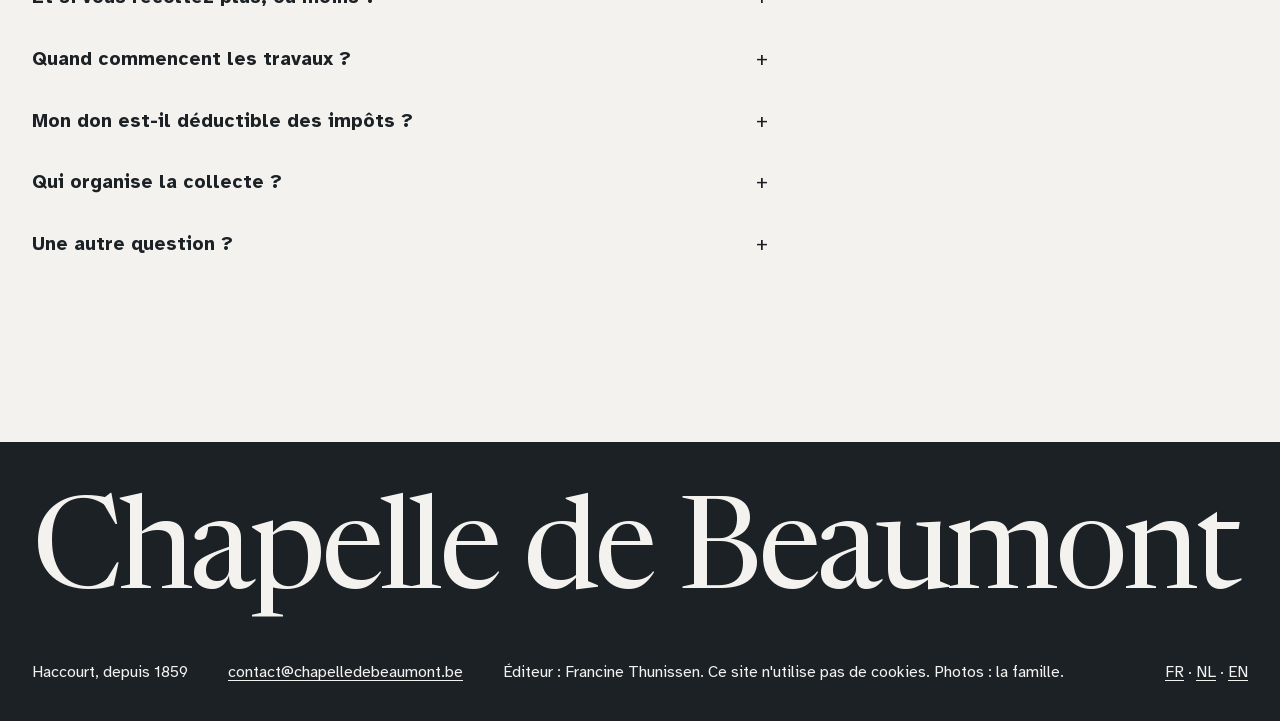
==== commit 0ea63bc7: "News section in FR, NL and EN, with a nav link; section links show from 1080 px so the header never " ====
--- a/index.html
+++ b/index.html
@@ -29,6 +29,7 @@
   <a class="wordmark" href="/">Chapelle de Beaumont</a>
   <nav class="links" aria-label="Sections">
     <a href="#travaux">Les travaux</a>
+    <a href="#nouvelles">Nouvelles</a>
     <a href="#histoire">Histoire</a>
     <a href="#venir">Adresse</a>
     <a href="#questions">Questions</a>
@@ -141,6 +142,14 @@
     <p class="small">Pour le livre d'or ou la plaque, écrivez LIVRE ou PLAQUE et le nom à inscrire dans la communication, ou écrivez-nous. Personne n'est nommé sans l'avoir demandé.</p>
   </section>
 
+  <section class="news" id="nouvelles" aria-labelledby="nouvelles-titre">
+    <h2 id="nouvelles-titre">Nouvelles de la chapelle</h2>
+    <article>
+      <h3><time datetime="2026-10-31">31 octobre 2026</time></h3>
+      <p>La collecte est ouverte. Les dons vont d'abord au toit, puis à la porte, puis aux murs. Nous raconterons ici chaque étape, photos à l'appui.</p>
+    </article>
+  </section>
+
   <section class="story" id="histoire" aria-labelledby="histoire-titre">
     <h2 id="histoire-titre">Une promesse tenue depuis 1859</h2>
     <div class="story-grid">
--- a/style.css
+++ b/style.css
@@ -88,7 +88,8 @@
 @media (hover: hover) and (pointer: fine) {
   .links a:hover, .langs a:hover { text-decoration: underline; }
 }
-@media (max-width: 899px) { .links, .top .btn-small { display: none; } }
+@media (max-width: 899px) { .top .btn-small { display: none; } }
+@media (max-width: 1079px) { .links { display: none; } }
 
 /* Buttons */
 .btn {
@@ -169,6 +170,16 @@
 .thanks dd { margin: 0; }
 .small { font-size: 1rem; max-width: 60ch; }
 
+/* News: newest first; on wide screens the date sits left of the text */
+.news article { display: grid; gap: 14px 40px; max-width: 62rem; }
+.news article + article { margin-top: 56px; }
+.news h3 { font-size: 1.5rem; }
+.news p { max-width: 58ch; margin: 0; }
+@media (min-width: 900px) {
+  .news article { grid-template-columns: 14rem minmax(0, 1fr); }
+  .news article > :not(h3) { grid-column: 2; }
+}
+
 /* Story */
 .story-grid { display: grid; gap: 40px; }
 .story-text p { max-width: 58ch; margin: 0 0 1em; }
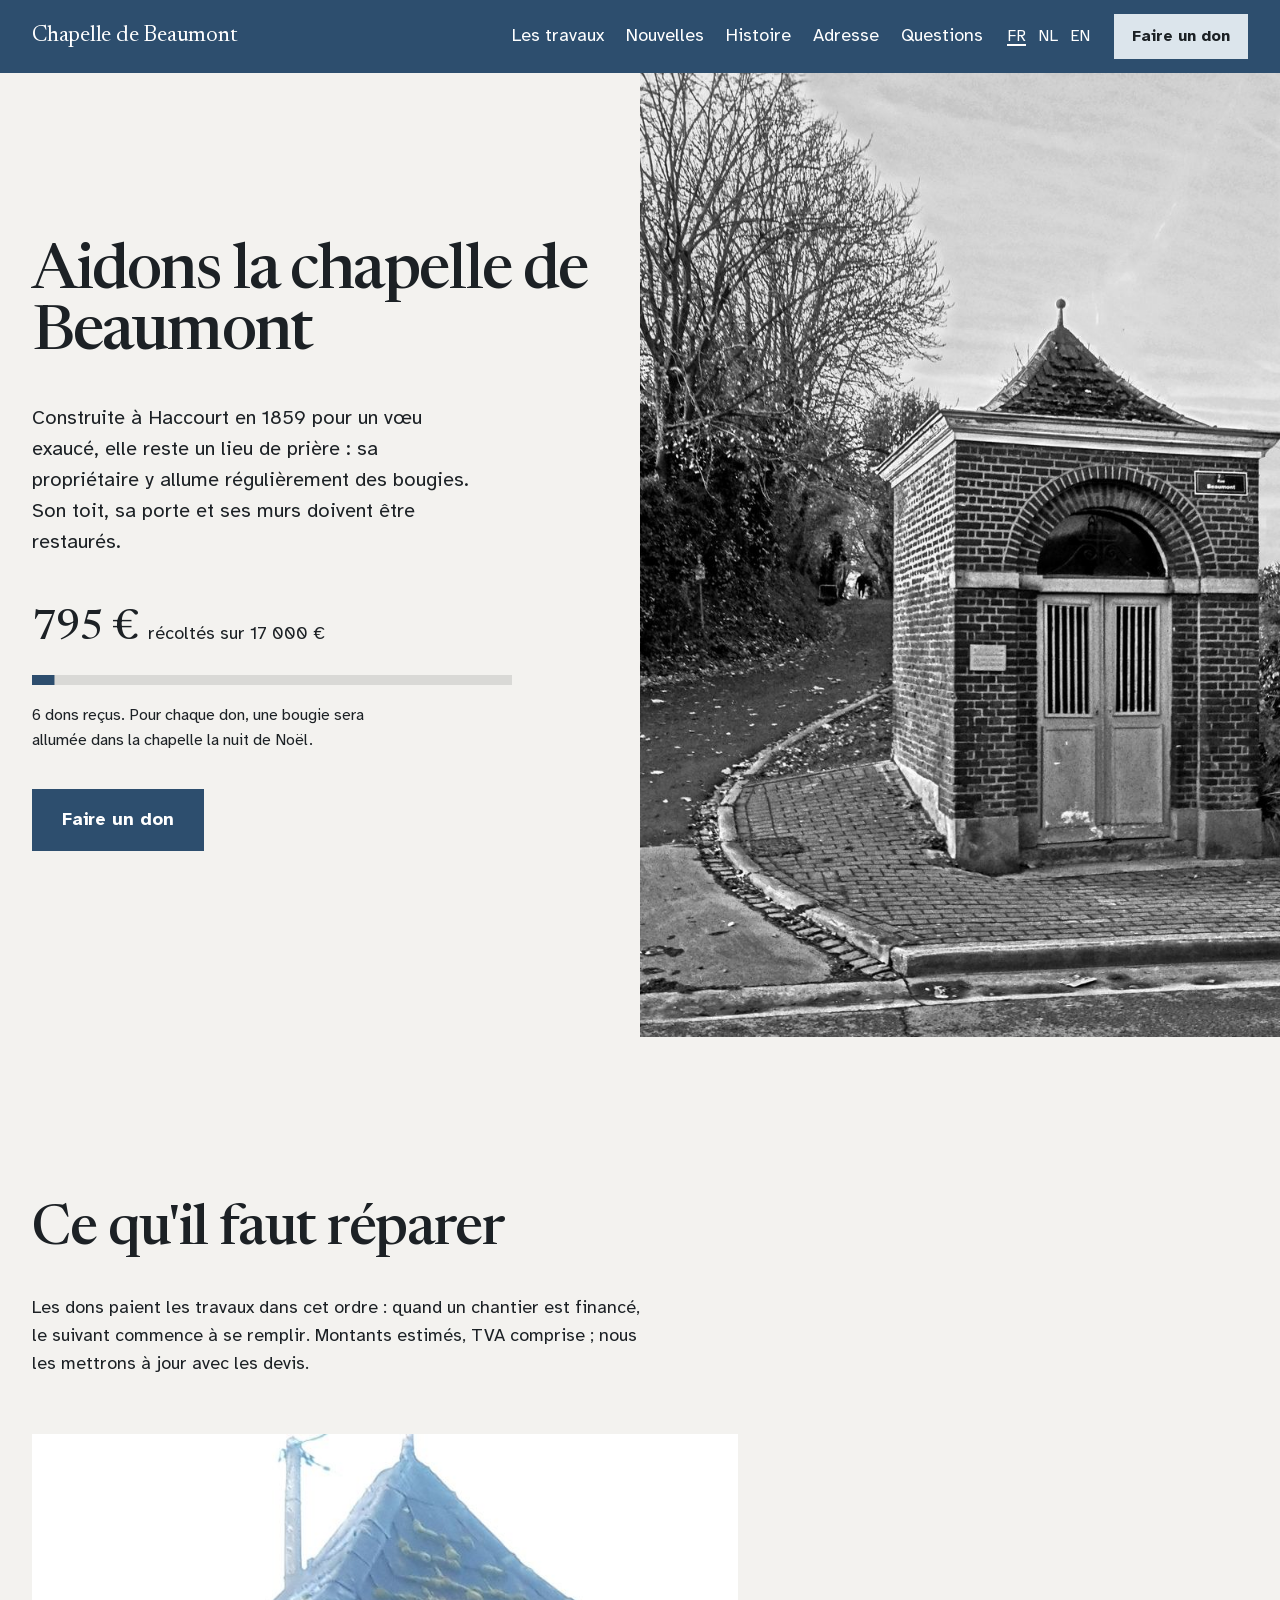
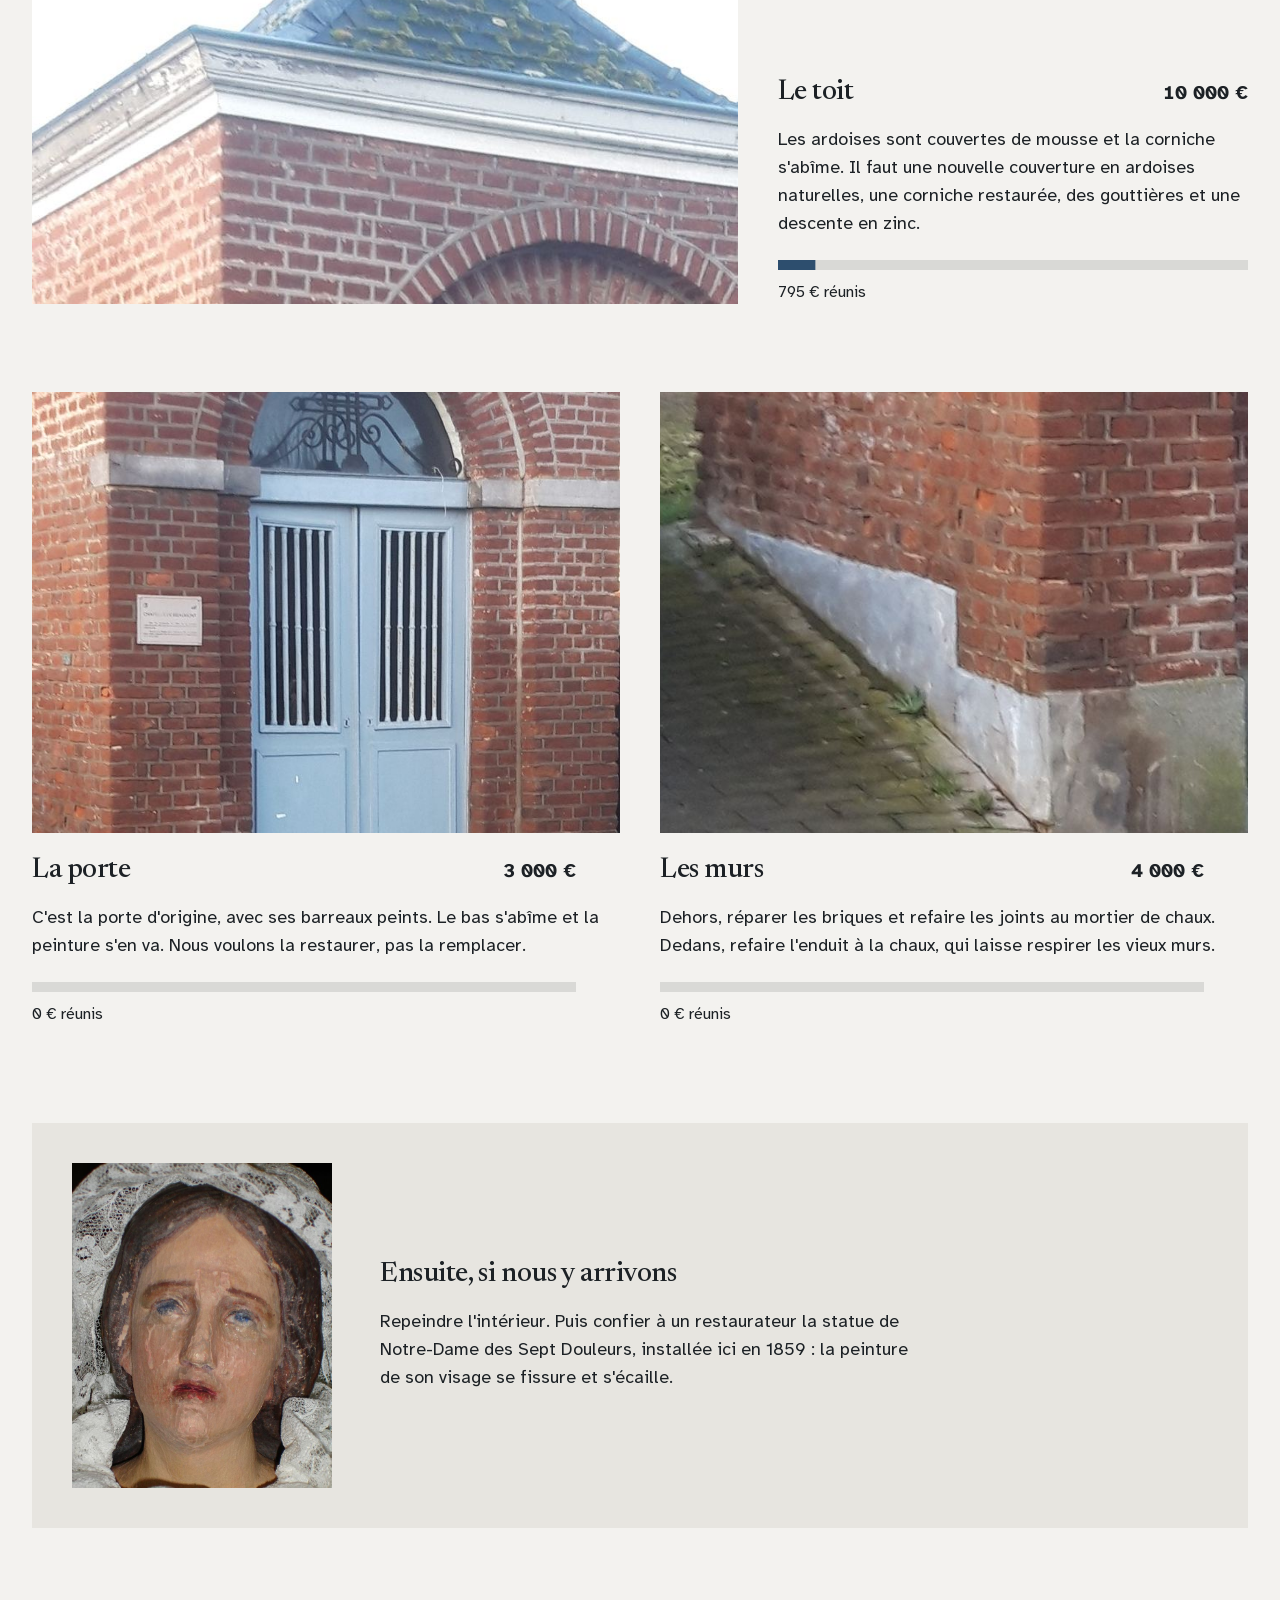
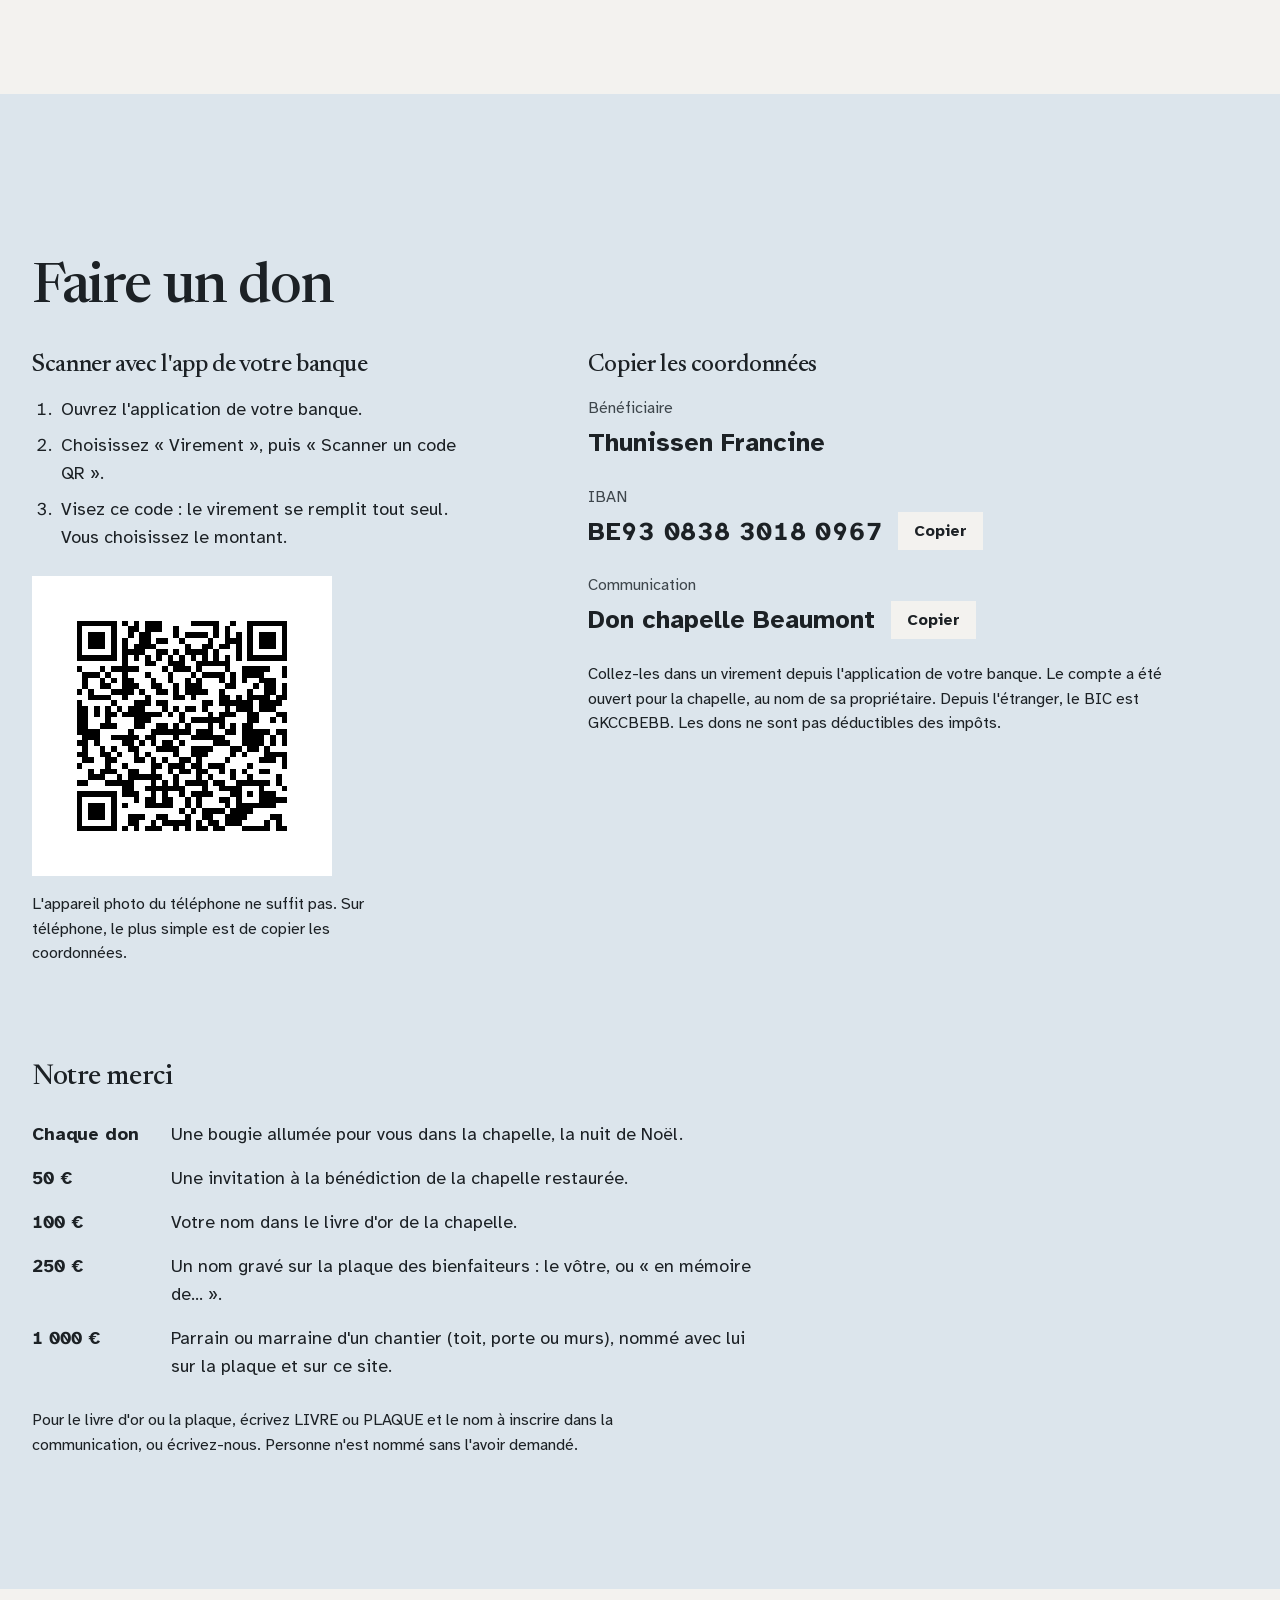
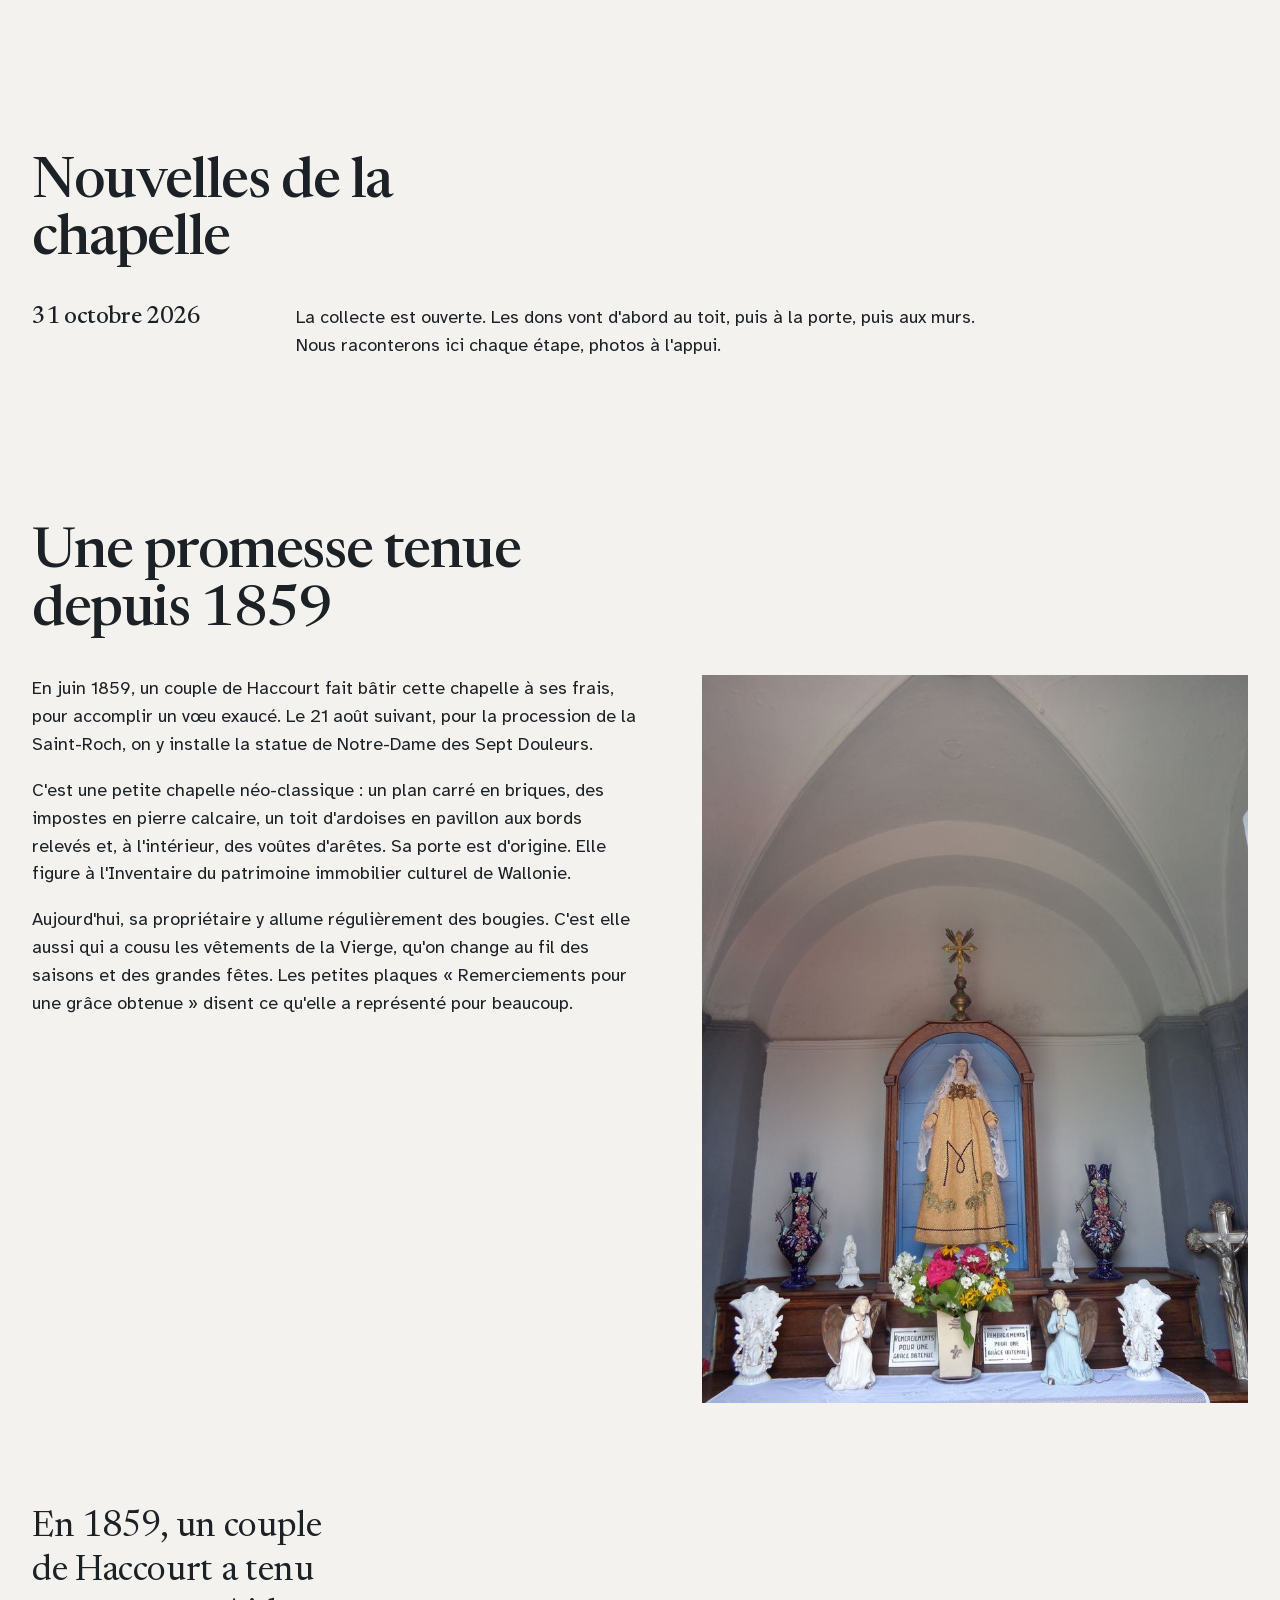
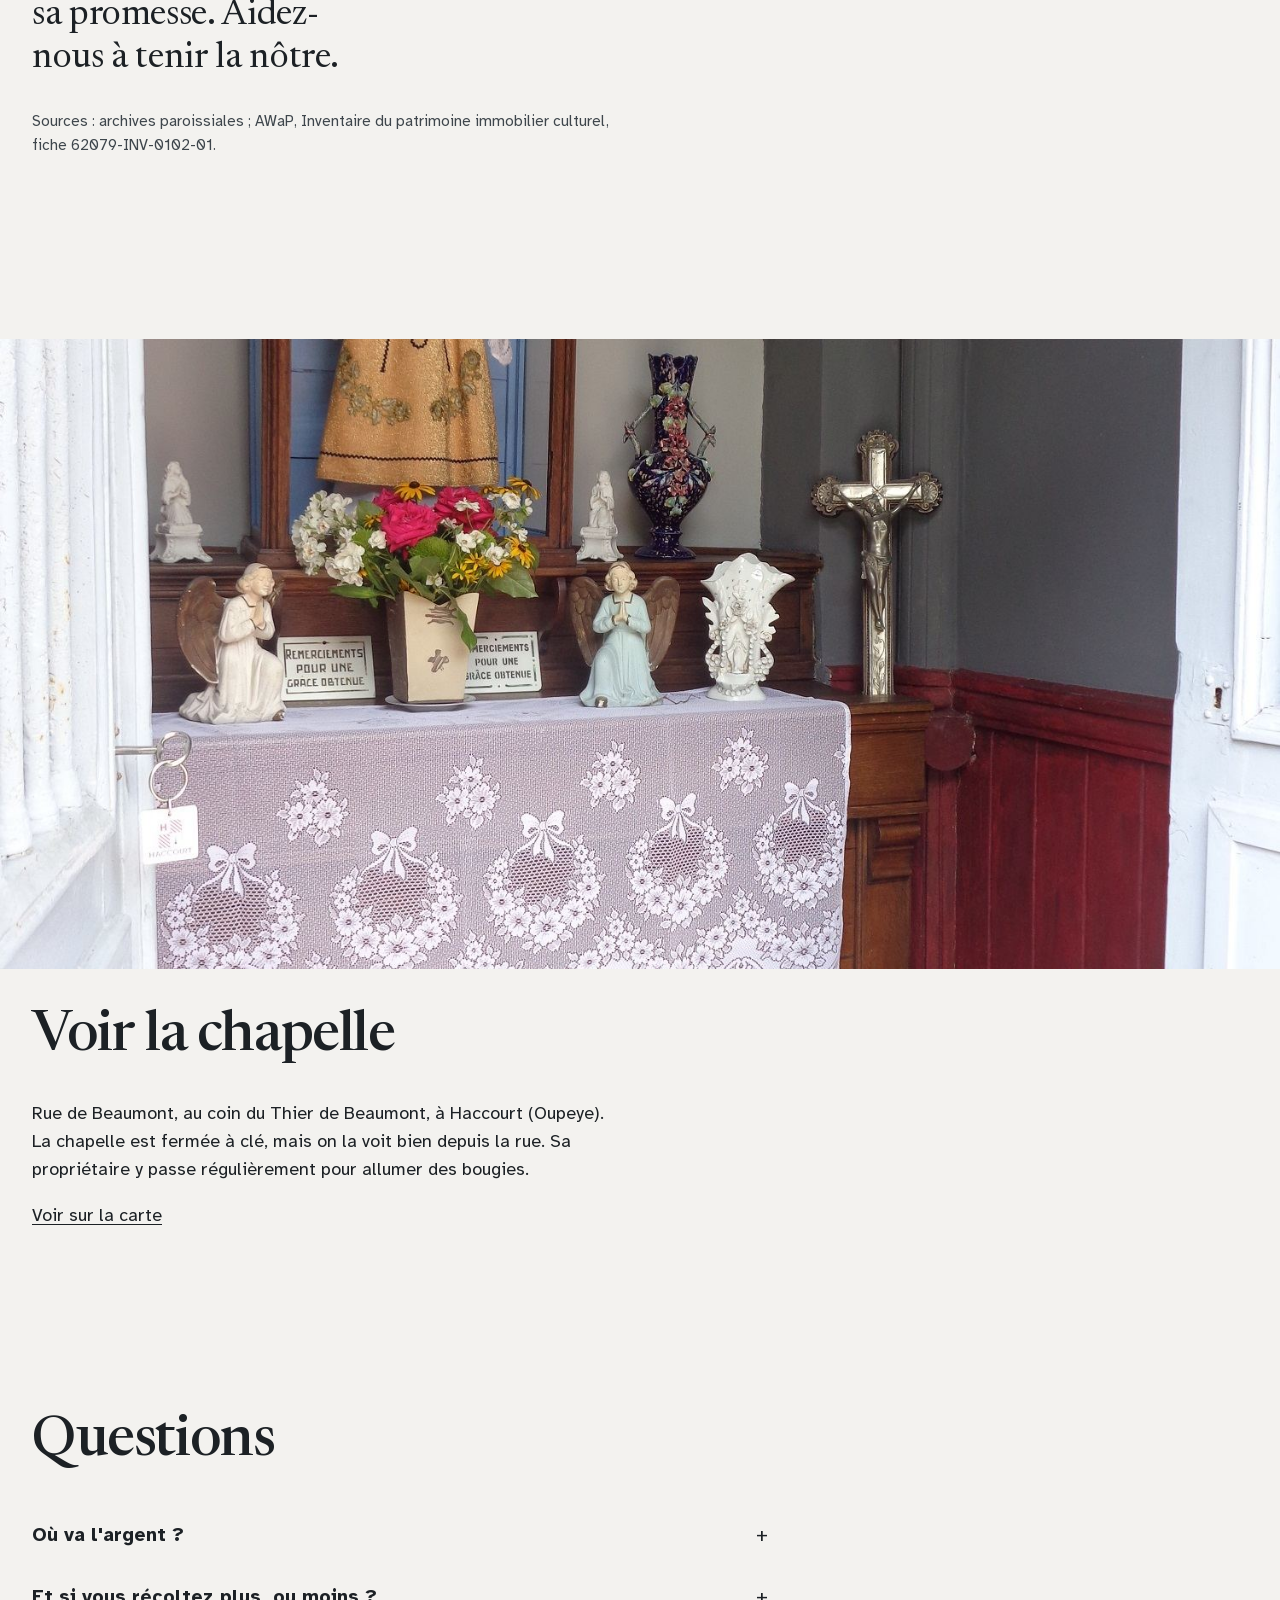
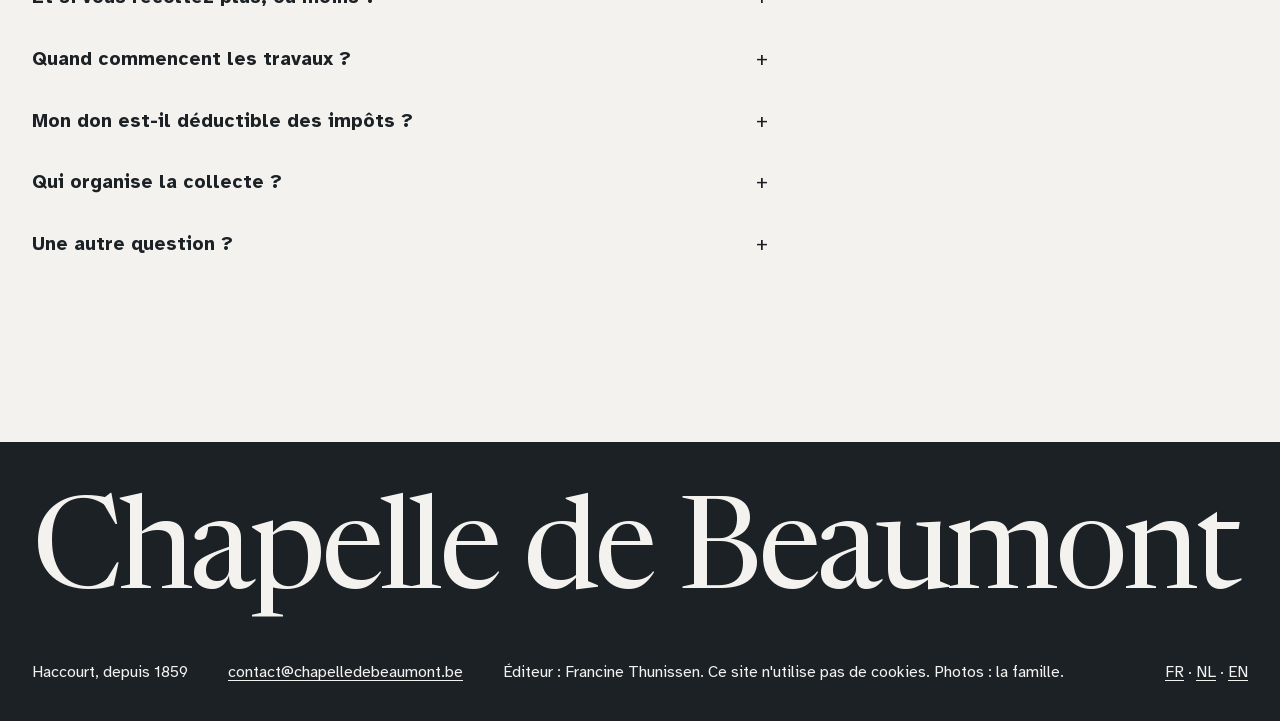
==== commit 177b9a7a: "Total raised: 795 € from 6 gifts (as of 23 Nov 2026) Co-Authored-By: Claude Opus 5.5 <noreply@anthro" ====
--- a/index.html
+++ b/index.html
@@ -22,7 +22,7 @@
 <script type="module" src="/app.js"></script>
 <script type="application/ld+json">{"@context": "https://schema.org", "@type": ["Church", "LandmarksOrHistoricalBuildings"], "name": "Chapelle de Beaumont", "alternateName": ["Chapelle Beaumont", "Chapelle Notre-Dame des Sept Douleurs"], "description": "Chapelle néo-classique bâtie en 1859 rue de Beaumont à Haccourt (Oupeye), dédiée à Notre-Dame des Sept Douleurs. Collecte pour restaurer son toit, sa porte et ses murs.", "url": "https://chapelledebeaumont.be/", "image": "https://chapelledebeaumont.be/img/og-fr.jpg", "address": {"@type": "PostalAddress", "streetAddress": "Rue de Beaumont", "addressLocality": "Haccourt", "addressRegion": "Liège", "postalCode": "4684", "addressCountry": "BE"}, "geo": {"@type": "GeoCoordinates", "latitude": 50.7371013, "longitude": 5.6656834}, "hasMap": "https://maps.app.goo.gl/DFtRdm73fBxWgoe66"}</script>
 </head>
-<body data-goal="17000" data-last-total="0" data-last-count="0" data-last-date="" data-sheet="">
+<body data-goal="17000" data-last-total="795" data-last-count="6" data-last-date="23/11/2026" data-sheet="">
 <a class="skip" href="#contenu">Aller au contenu</a>
 
 <header class="top">
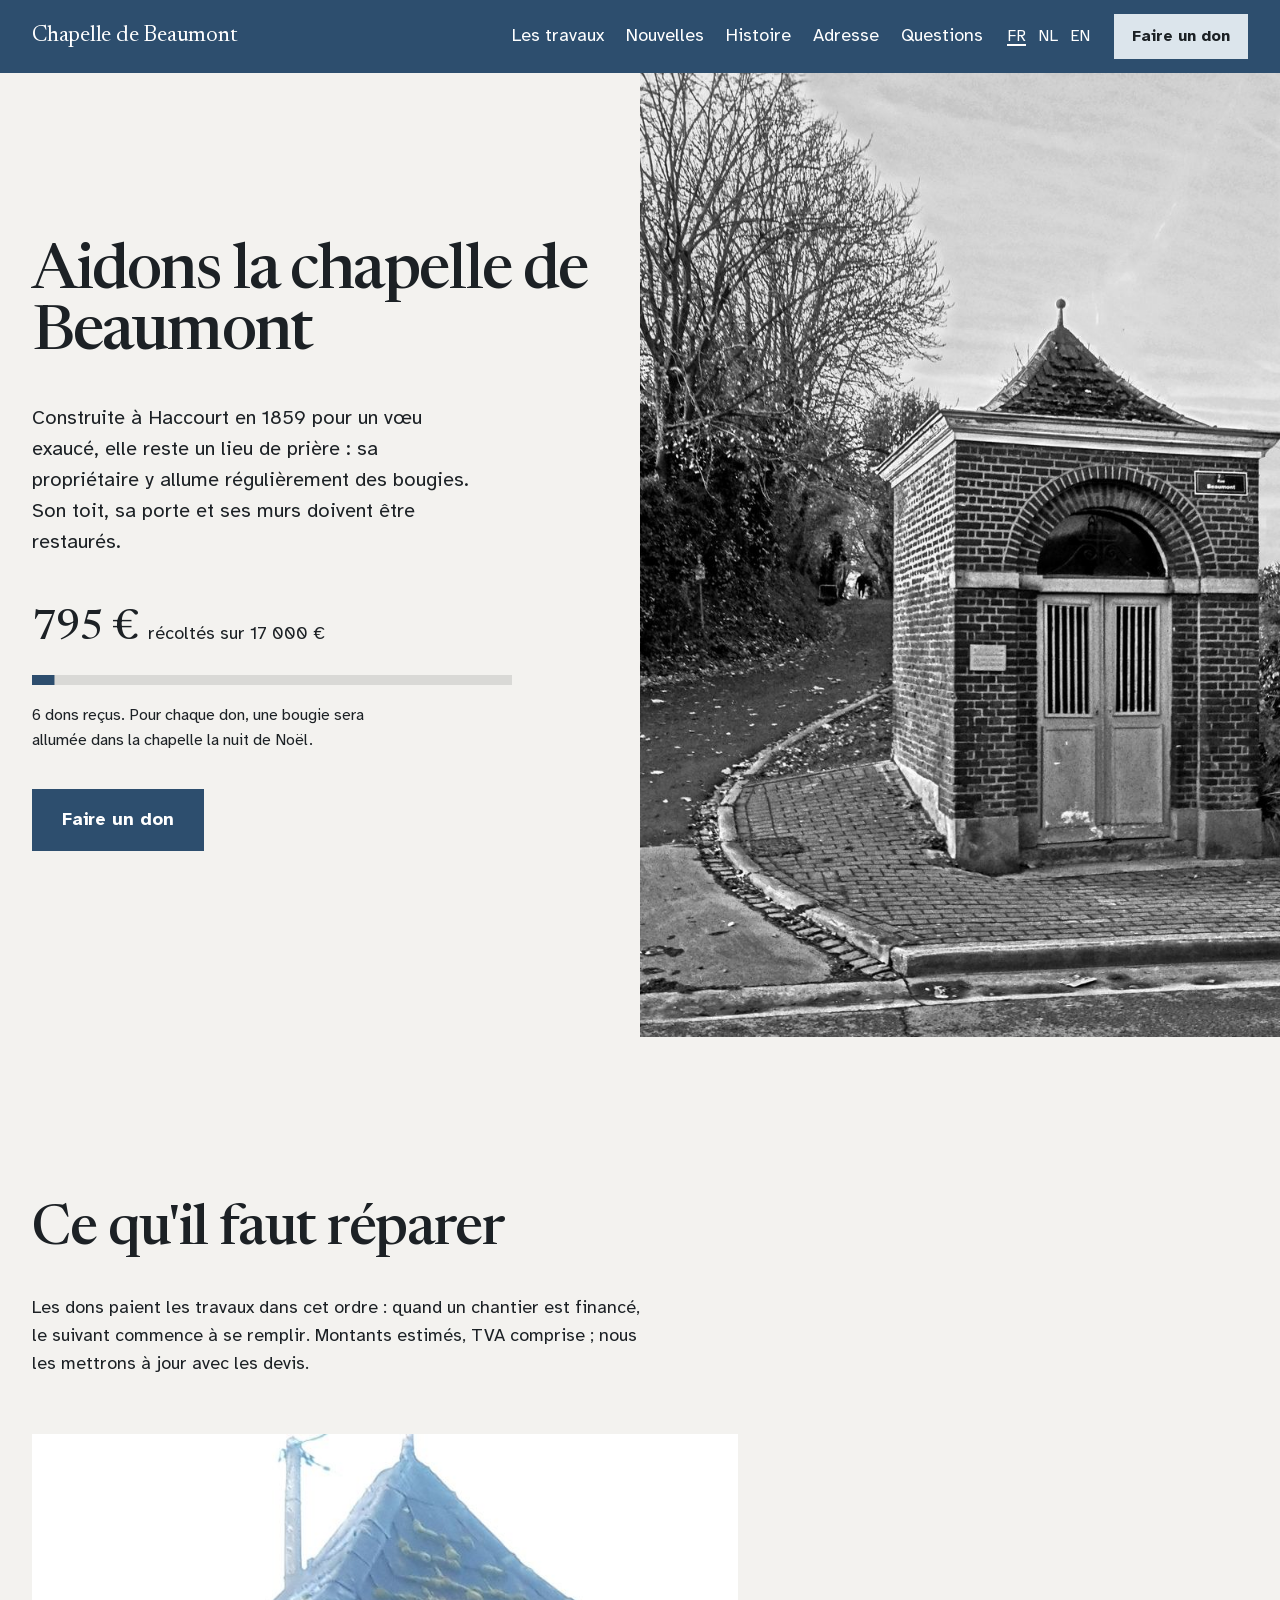
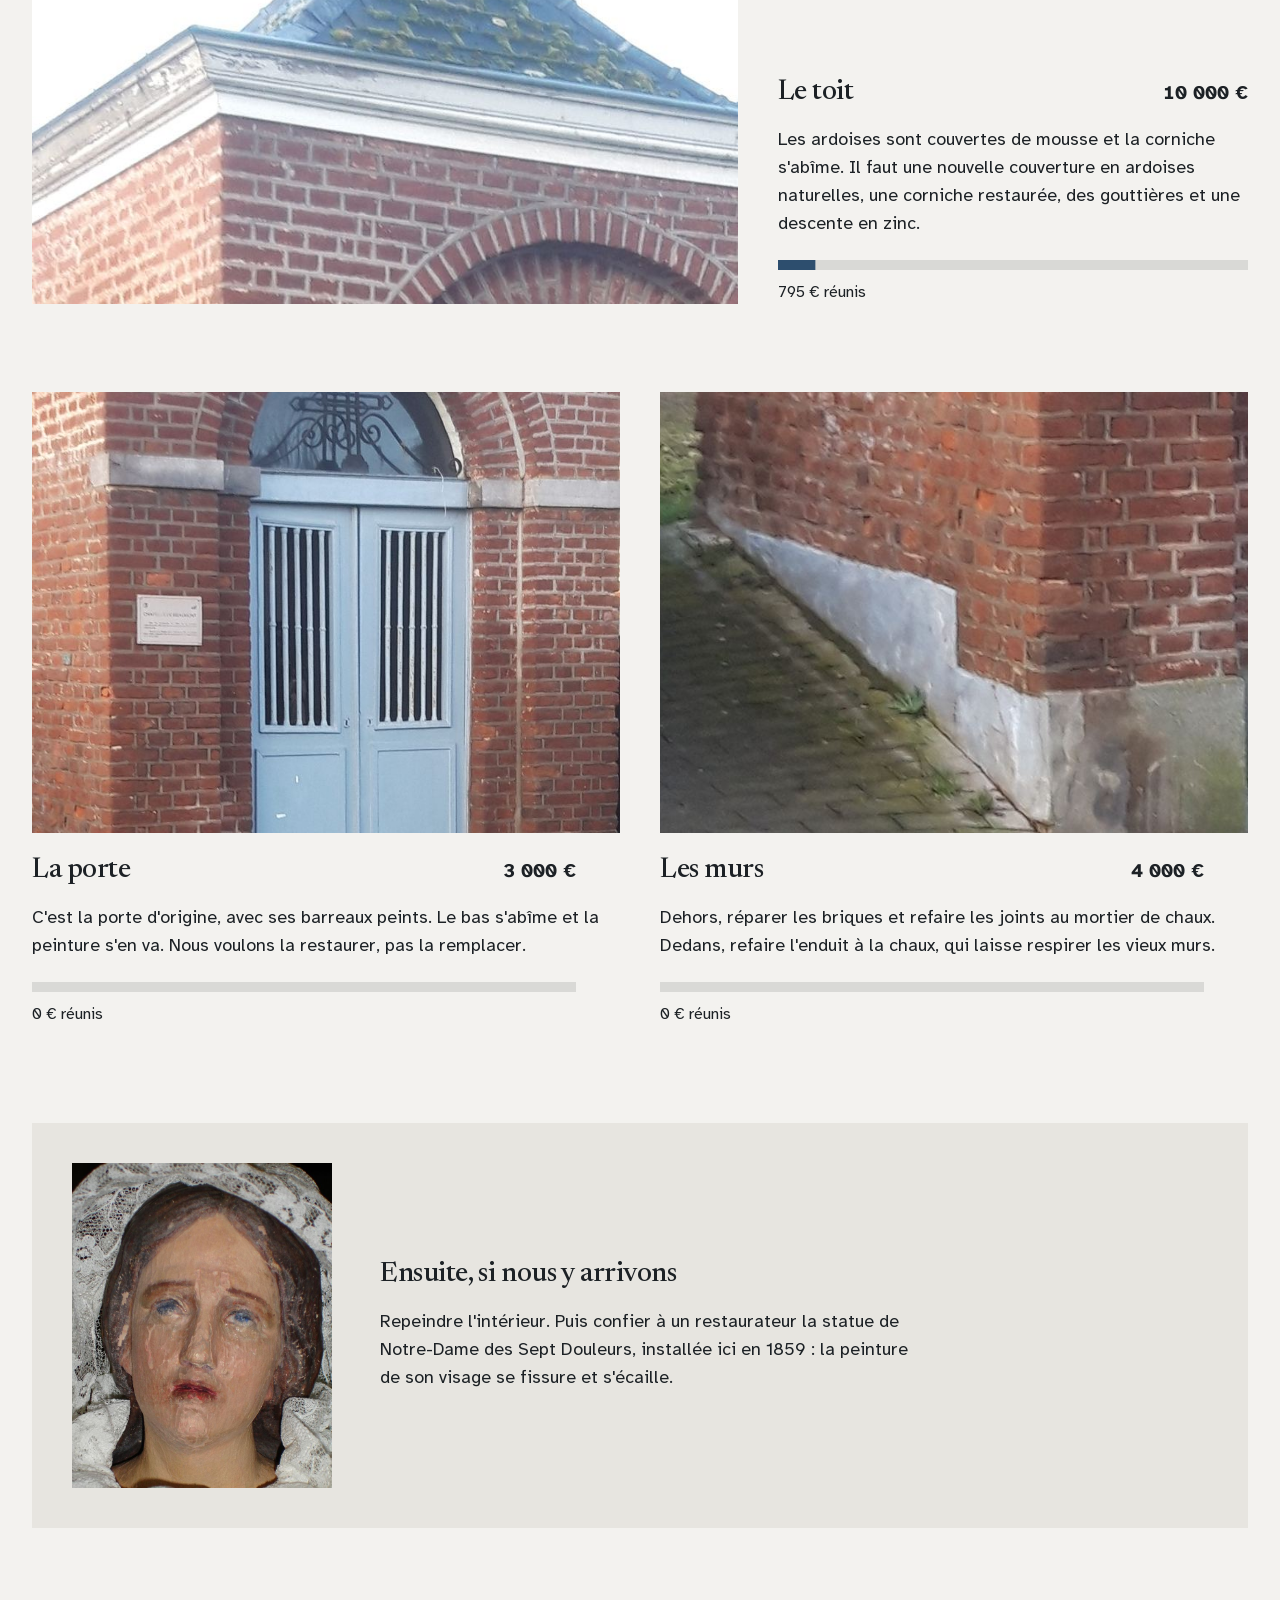
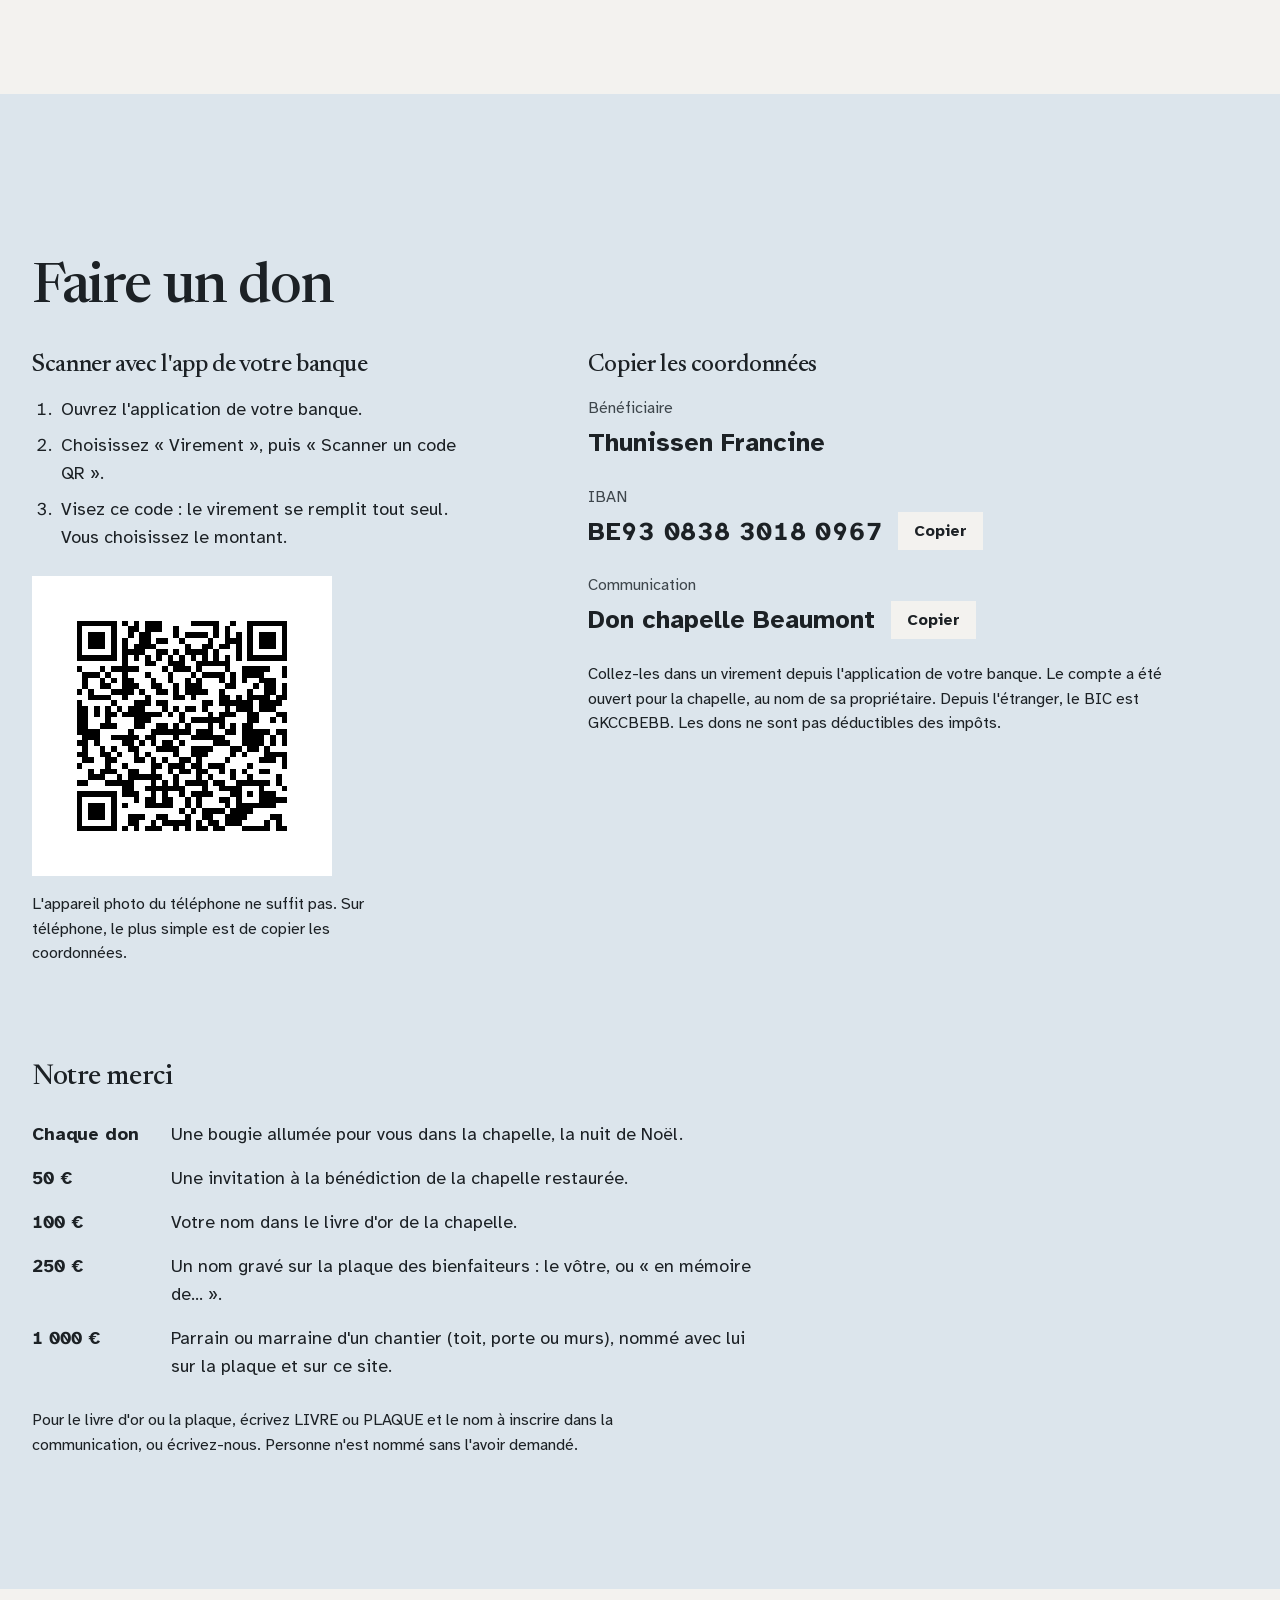
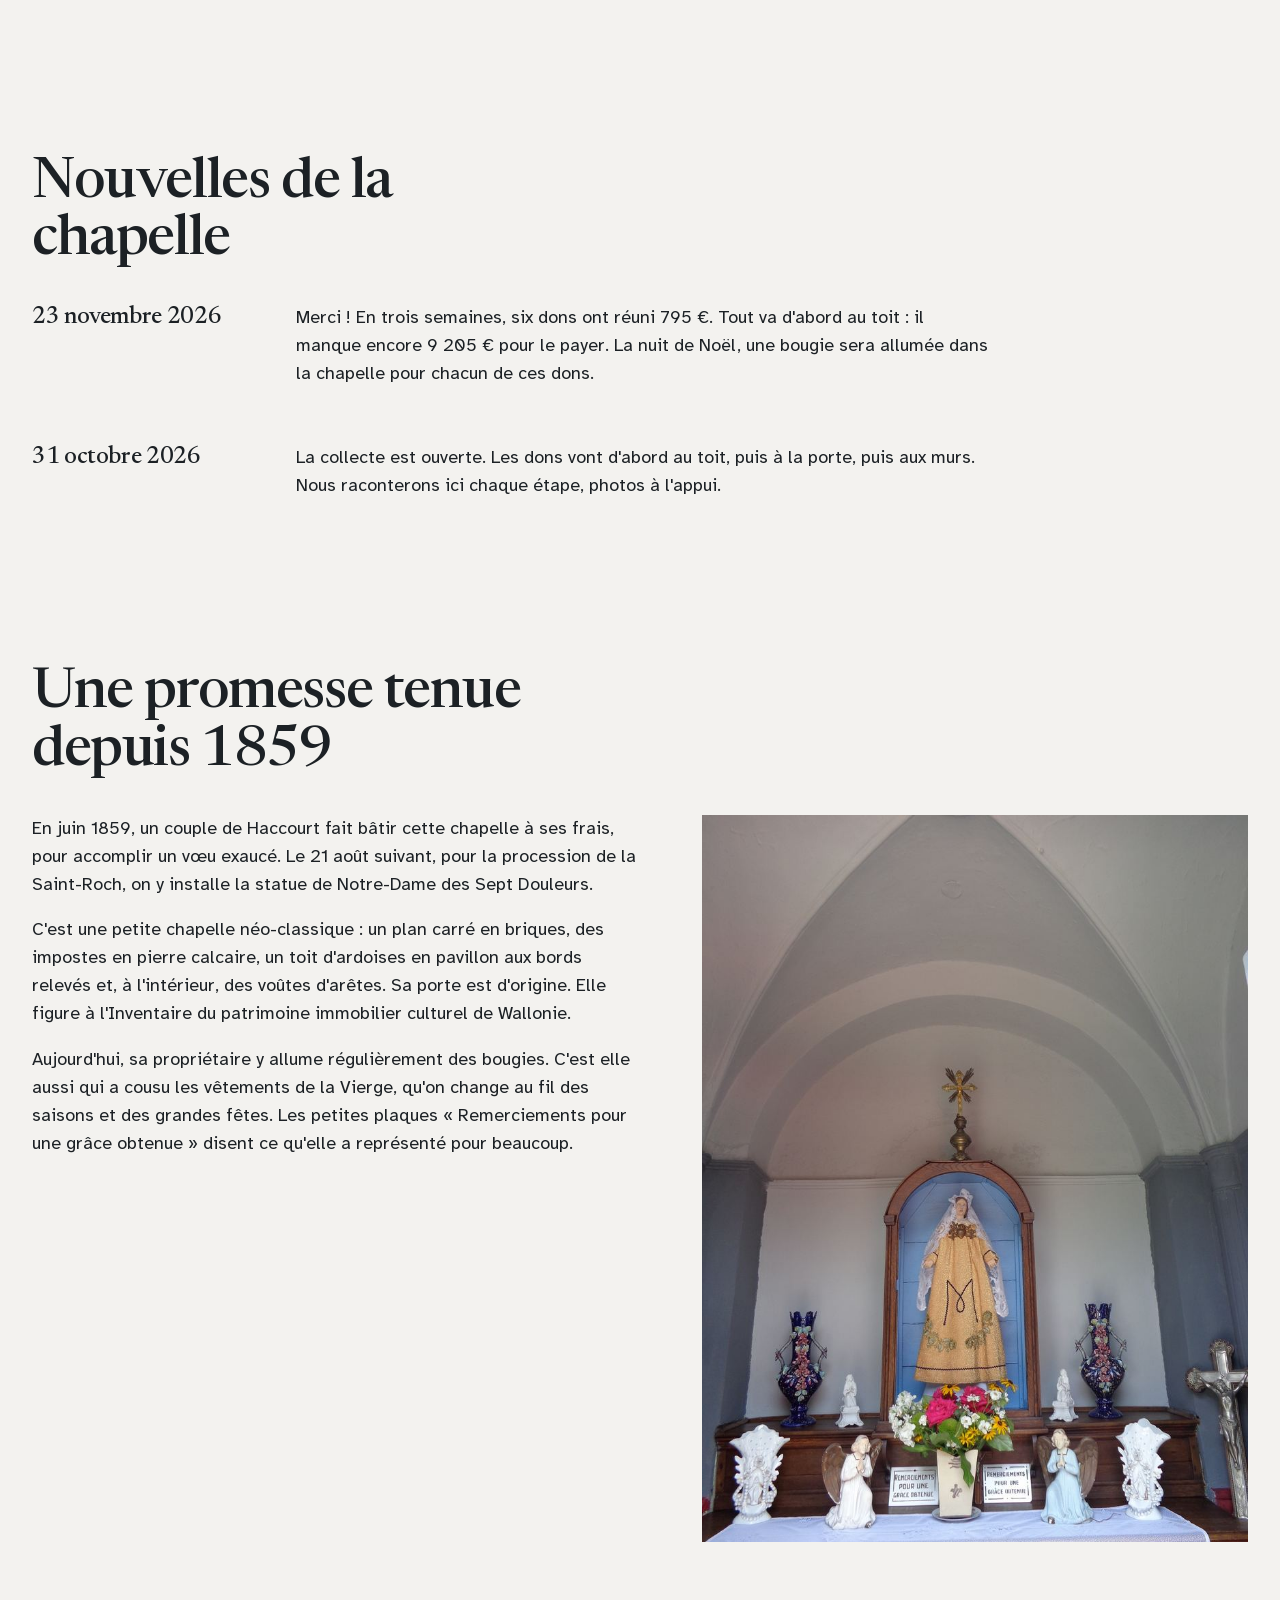
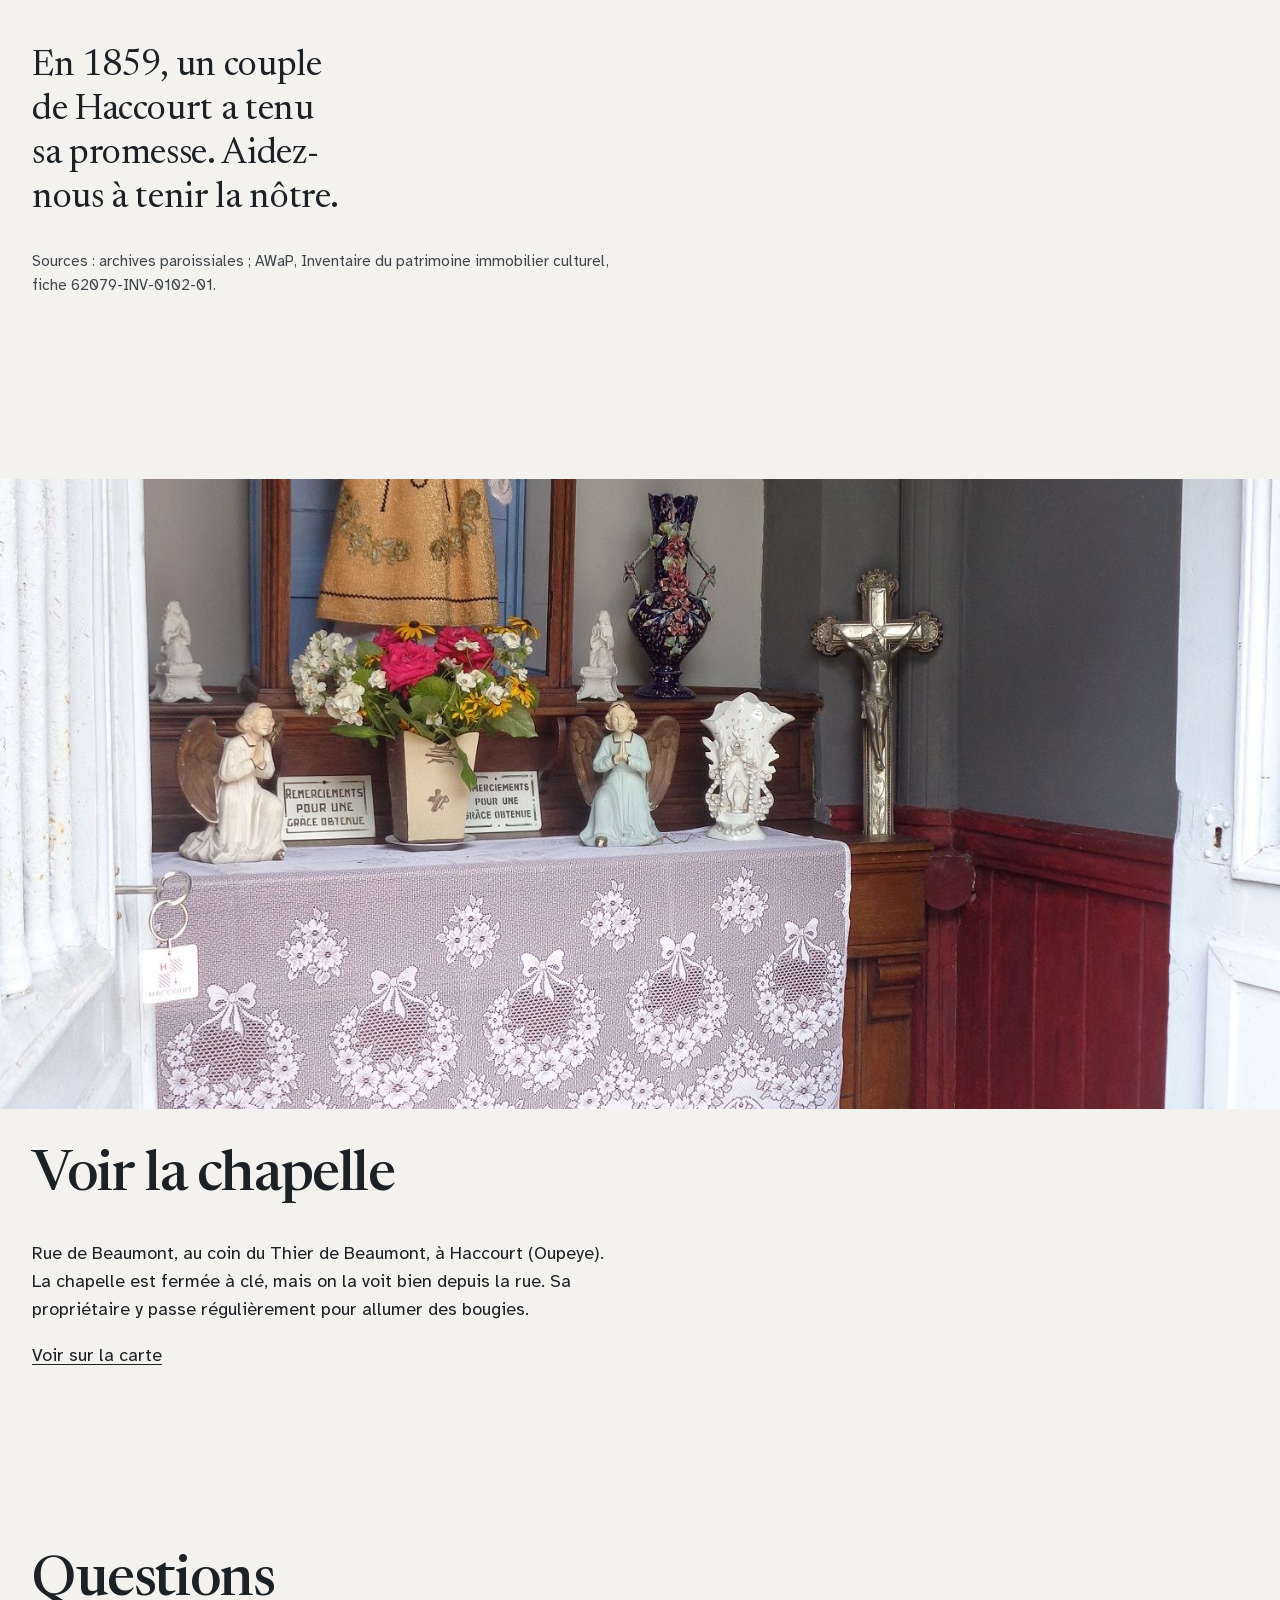
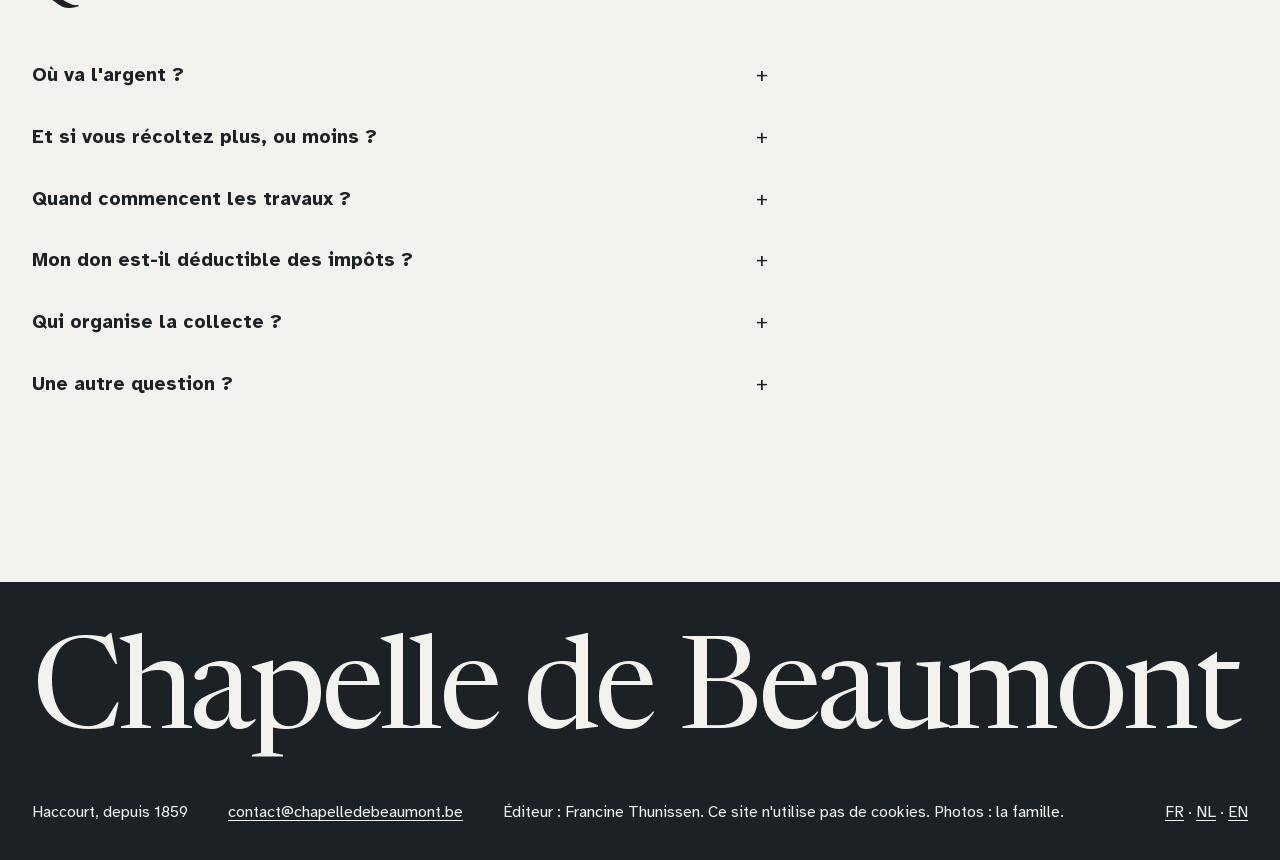
==== commit ba7b1495: "News: thank you for the first 795 € from six gifts (23 Nov 2026) Co-Authored-By: Claude Opus 5.5 <no" ====
--- a/index.html
+++ b/index.html
@@ -145,6 +145,10 @@
   <section class="news" id="nouvelles" aria-labelledby="nouvelles-titre">
     <h2 id="nouvelles-titre">Nouvelles de la chapelle</h2>
     <article>
+      <h3><time datetime="2026-11-23">23 novembre 2026</time></h3>
+      <p>Merci ! En trois semaines, six dons ont réuni 795 €. Tout va d'abord au toit : il manque encore 9 205 € pour le payer. La nuit de Noël, une bougie sera allumée dans la chapelle pour chacun de ces dons.</p>
+    </article>
+    <article>
       <h3><time datetime="2026-10-31">31 octobre 2026</time></h3>
       <p>La collecte est ouverte. Les dons vont d'abord au toit, puis à la porte, puis aux murs. Nous raconterons ici chaque étape, photos à l'appui.</p>
     </article>
